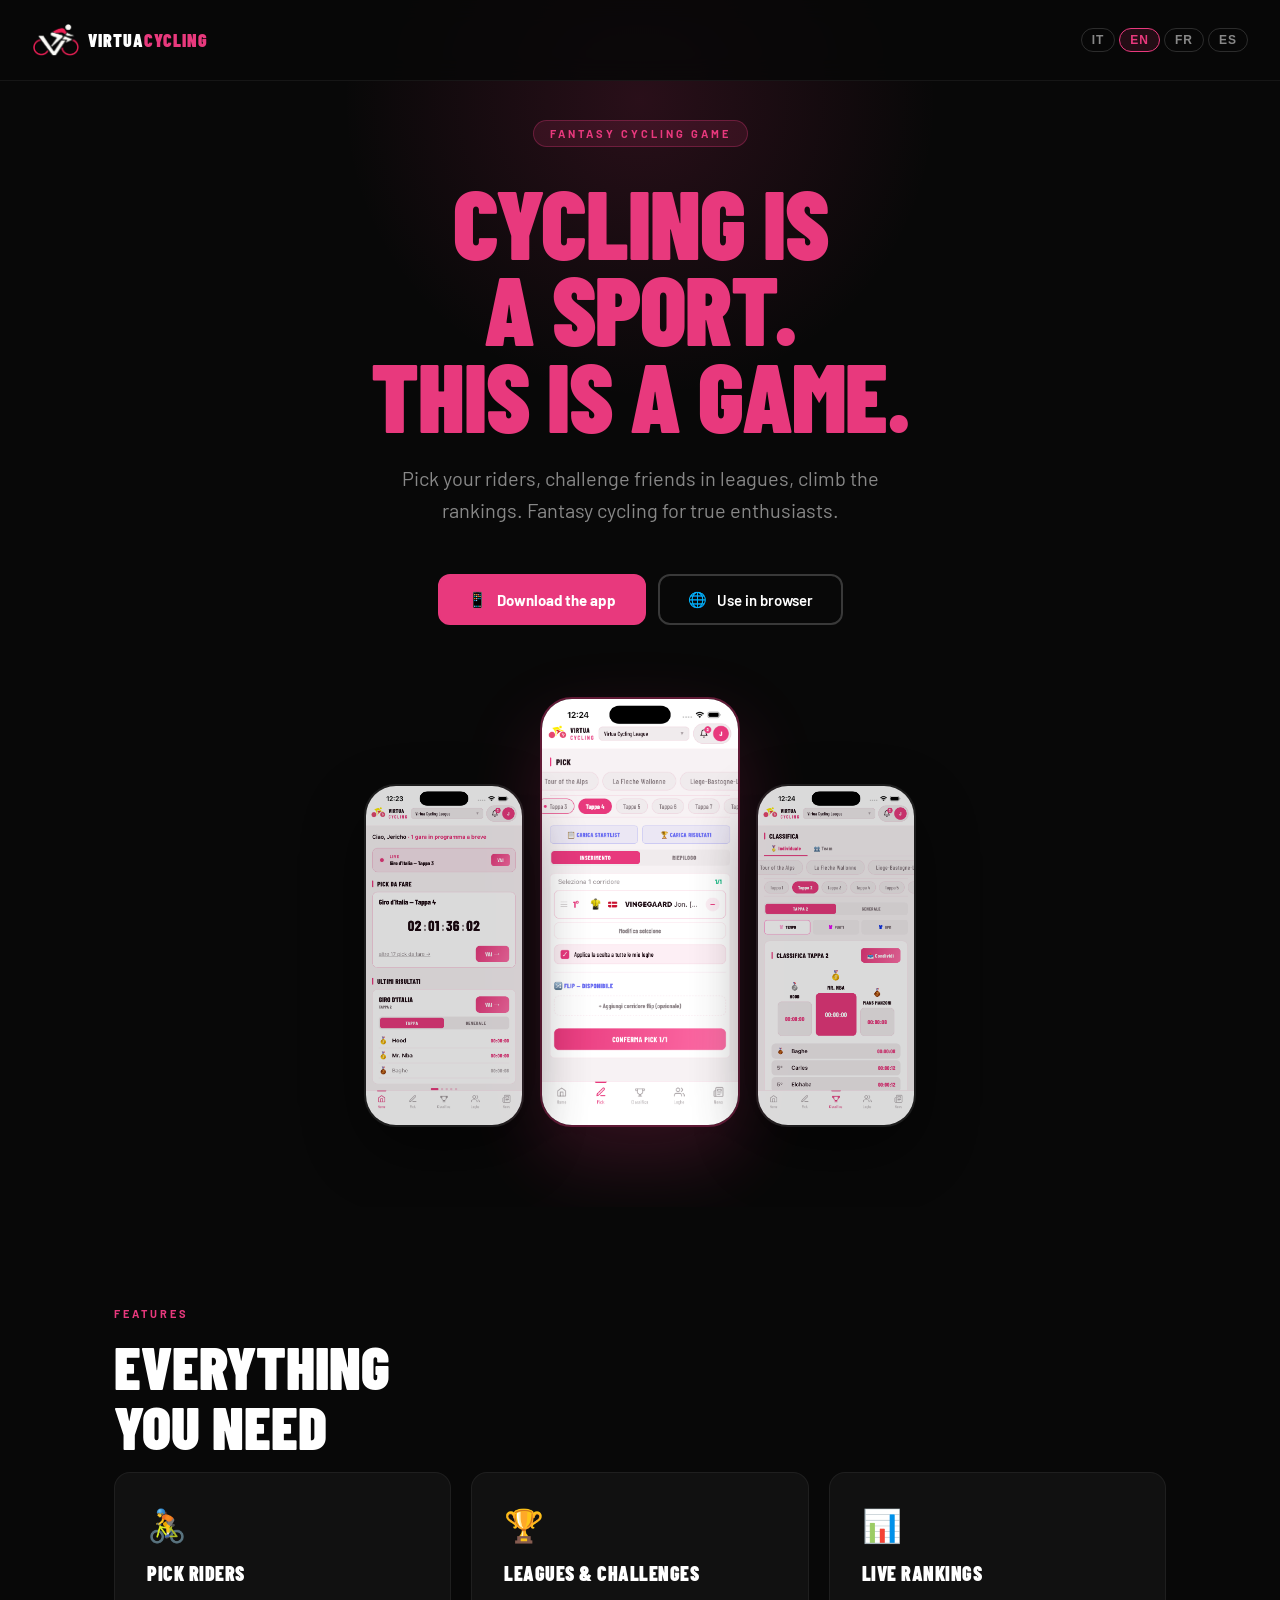
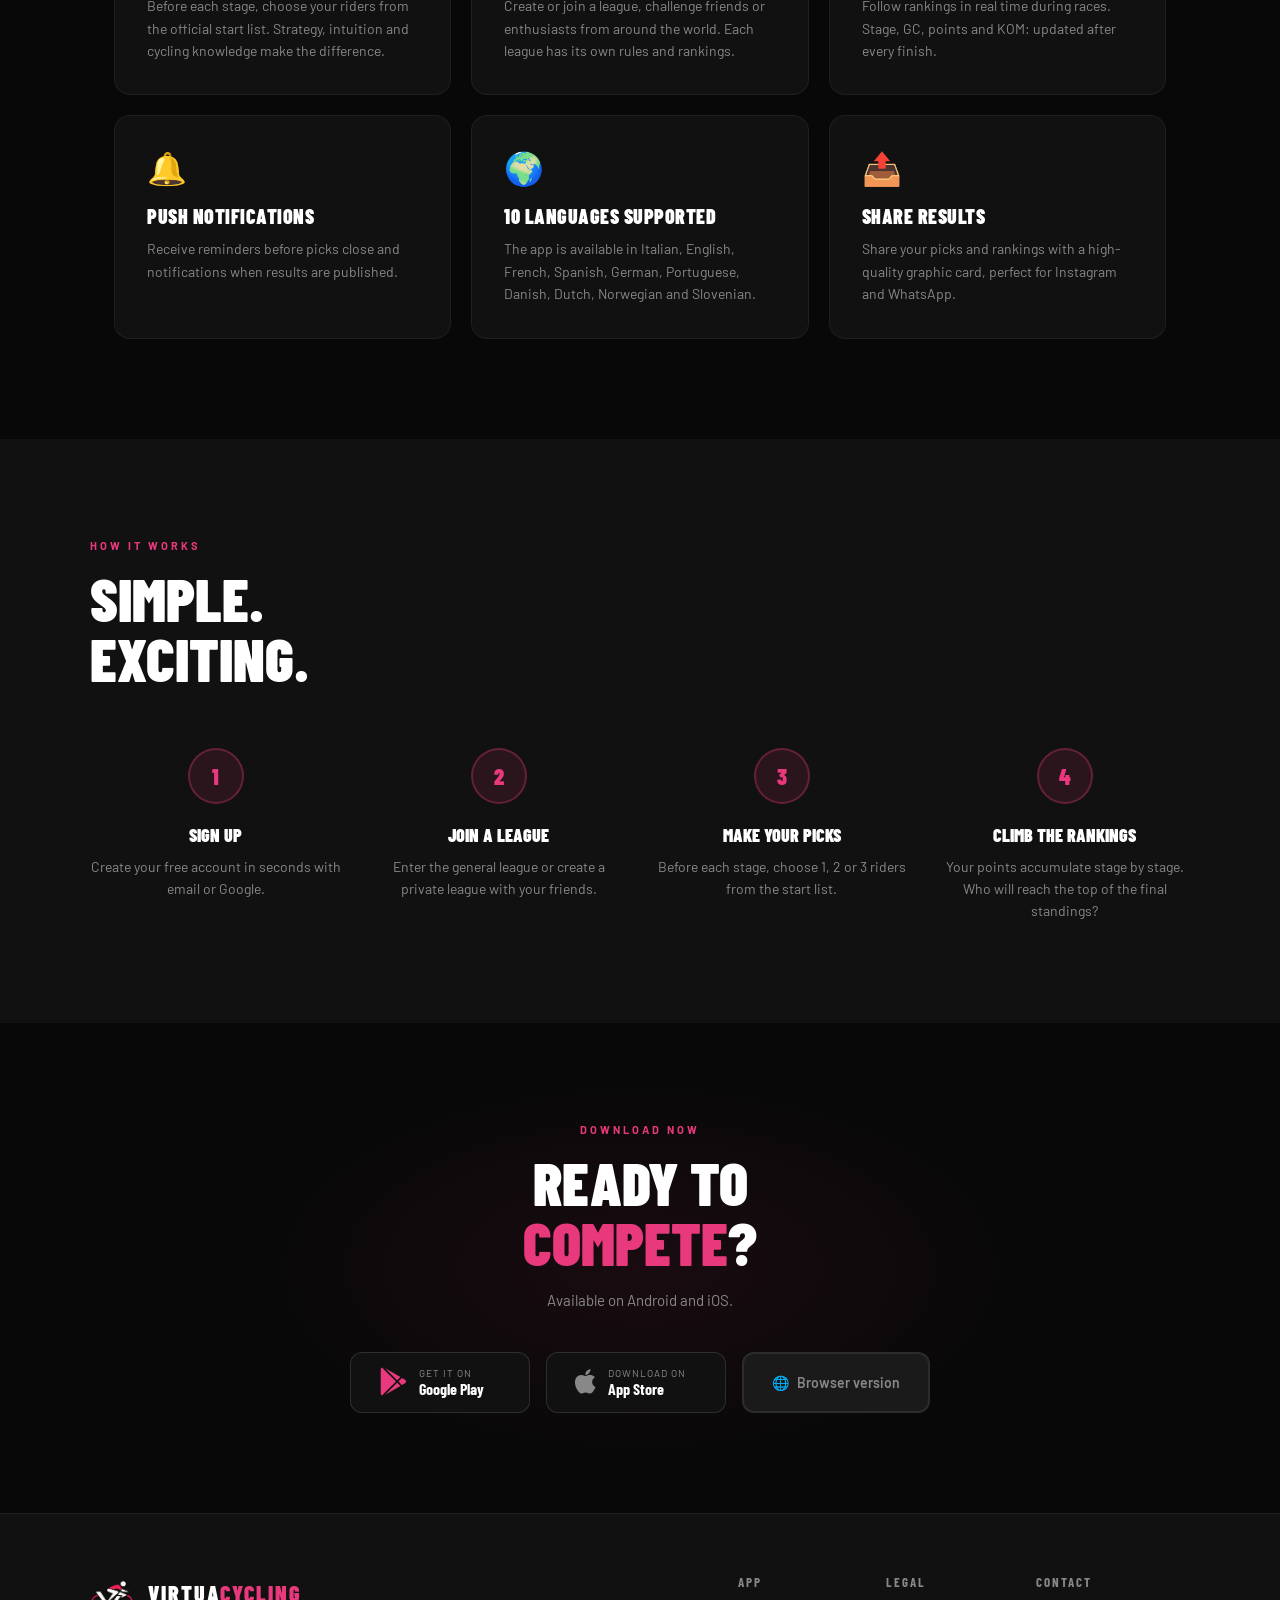
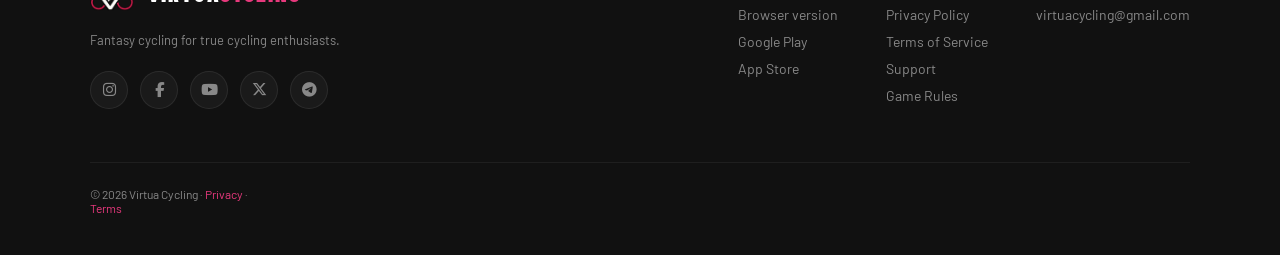
==== index.html @ b0c610ee "letter spacing 1px" ====
<!DOCTYPE html>
<html lang="it">
<head>
<meta charset="UTF-8">
<meta name="viewport" content="width=device-width, initial-scale=1.0">
<title>Virtua Cycling — Fantasy Cycling App</title>
<meta name="description" content="Il fantasy cycling per veri appassionati. Scegli i tuoi corridori, sfida gli amici, scala le classifiche.">
<link rel="preconnect" href="https://fonts.googleapis.com">
<link href="https://fonts.googleapis.com/css2?family=Barlow+Condensed:wght@400;700;900&family=Barlow:wght@400;500;600&display=swap" rel="stylesheet">
<link rel="stylesheet" href="https://cdnjs.cloudflare.com/ajax/libs/font-awesome/6.5.0/css/all.min.css">
<style>
  :root {
    --rosa: #E8397D;
    --rosa-dk: #c4275e;
    --rosa-light: rgba(232,57,125,0.12);
    --black: #080808;
    --dark: #111111;
    --dark2: #1a1a1a;
    --gray: #888;
    --light: #f5f5f5;
    --white: #ffffff;
    --font-display: 'Barlow Condensed', sans-serif;
    --font-body: 'Barlow', sans-serif;
  }

  * { margin: 0; padding: 0; box-sizing: border-box; }
  html { scroll-behavior: smooth; }
  body { background: var(--black); color: var(--white); font-family: var(--font-body); overflow-x: hidden; }

  nav {
    position: fixed; top: 0; left: 0; right: 0; z-index: 100;
    display: flex; align-items: center; justify-content: space-between;
    padding: 16px 32px;
    background: rgba(8,8,8,0.85);
    backdrop-filter: blur(12px);
    border-bottom: 1px solid rgba(255,255,255,0.06);
  }
    .nav-logo { display: flex; align-items: center; gap: 8px; text-decoration: none; }
    .nav-logo-icon { font-size: 20px; }
  .nav-logo-text { font-family: var(--font-display); font-weight: 900; font-size: 18px; letter-spacing: 1px; color: var(--white); text-transform: uppercase; }
  .nav-logo-text span { color: var(--rosa); }
  .nav-lang { display: flex; gap: 4px; }
  .lang-btn {
    background: none; border: 1px solid rgba(255,255,255,0.15);
    color: var(--gray); padding: 4px 10px; border-radius: 20px;
    font-size: 12px; font-weight: 600; cursor: pointer; letter-spacing: 1px;
    transition: all 0.2s;
  }
  .lang-btn:hover, .lang-btn.active { border-color: var(--rosa); color: var(--rosa); background: var(--rosa-light); }

  .hero {
    min-height: 100vh;
    display: flex; flex-direction: column; align-items: center; justify-content: center;
    text-align: center;
    padding: 120px 24px 80px;
    position: relative;
    overflow: hidden;
  }
  .hero::before {
    content: '';
    position: absolute; top: -200px; left: 50%; transform: translateX(-50%);
    width: 600px; height: 600px;
    background: radial-gradient(circle, rgba(232,57,125,0.15) 0%, transparent 70%);
    pointer-events: none;
  }
  .hero-tag {
    display: inline-block;
    background: var(--rosa-light); border: 1px solid rgba(232,57,125,0.3);
    color: var(--rosa); padding: 6px 16px; border-radius: 20px;
    font-size: 11px; font-weight: 700; letter-spacing: 3px; text-transform: uppercase;
    margin-bottom: 32px;
    animation: fadeUp 0.6s ease both;
  }
  .hero-title {
    font-family: var(--font-display); font-weight: 900;
    font-size: clamp(52px, 10vw, 96px);
    line-height: 0.9; text-transform: uppercase; letter-spacing: -1px;
    margin-bottom: 24px;
    animation: fadeUp 0.6s 0.1s ease both;
  }
  .hero-title span { color: var(--rosa); }
  .hero-subtitle {
    font-size: clamp(16px, 2.5vw, 20px); color: var(--gray);
    max-width: 520px; line-height: 1.6; margin-bottom: 48px;
    animation: fadeUp 0.6s 0.2s ease both;
  }
  .hero-btns {
    display: flex; gap: 12px; flex-wrap: wrap; justify-content: center;
    animation: fadeUp 0.6s 0.3s ease both;
  }
  .btn-primary {
    display: flex; align-items: center; gap: 10px;
    background: var(--rosa); color: var(--white);
    padding: 14px 28px; border-radius: 12px;
    text-decoration: none; font-weight: 700; font-size: 15px;
    transition: all 0.2s; border: 2px solid var(--rosa);
  }
  .btn-primary:hover { background: var(--rosa-dk); transform: translateY(-2px); box-shadow: 0 8px 24px rgba(232,57,125,0.4); }
  .btn-secondary {
    display: flex; align-items: center; gap: 10px;
    background: transparent; color: var(--white);
    padding: 14px 28px; border-radius: 12px;
    text-decoration: none; font-weight: 600; font-size: 15px;
    border: 2px solid rgba(255,255,255,0.2); transition: all 0.2s;
  }
  .btn-secondary:hover { border-color: rgba(255,255,255,0.5); transform: translateY(-2px); }
  .btn-ghost {
    display: flex; align-items: center; gap: 8px;
    background: var(--dark2); color: var(--gray);
    padding: 14px 28px; border-radius: 12px;
    text-decoration: none; font-weight: 600; font-size: 14px;
    border: 2px solid rgba(255,255,255,0.08); transition: all 0.2s;
  }
  .btn-ghost:hover { color: var(--white); border-color: rgba(255,255,255,0.2); }

  .hero-screens {
    margin-top: 72px; position: relative;
    animation: fadeUp 0.8s 0.4s ease both;
  }
  .screens-row {
    display: flex; gap: 16px; align-items: flex-end; justify-content: center;
  }
  .screen-phone {
    border-radius: 32px; overflow: hidden;
    border: 2px solid rgba(255,255,255,0.1);
    box-shadow: 0 24px 64px rgba(0,0,0,0.6);
    transition: transform 0.3s;
  }
  .screen-phone:hover { transform: translateY(-8px); }
  .screen-phone.side { width: 160px; opacity: 0.85; }
  .screen-phone.main {
    width: 200px;
    border-color: rgba(232,57,125,0.4);
    box-shadow: 0 32px 80px rgba(232,57,125,0.2);
  }
  .screen-phone img { width: 100%; display: block; }

  .section { padding: 100px 24px; max-width: 1100px; margin: 0 auto; }
  .section-tag { font-size: 11px; font-weight: 700; letter-spacing: 3px; text-transform: uppercase; color: var(--rosa); margin-bottom: 16px; }
  .section-title { font-family: var(--font-display); font-weight: 900; font-size: clamp(36px, 6vw, 60px); text-transform: uppercase; line-height: 1; margin-bottom: 16px; }
  .section-sub { color: var(--gray); font-size: 16px; line-height: 1.6; max-width: 500px; margin-bottom: 60px; }
  .features-grid { display: grid; grid-template-columns: repeat(auto-fit, minmax(300px, 1fr)); gap: 20px; }
  .feature-card {
    background: var(--dark); border: 1px solid rgba(255,255,255,0.06);
    border-radius: 16px; padding: 32px; transition: all 0.3s;
    position: relative; overflow: hidden;
  }
  .feature-card::before {
    content: ''; position: absolute; top: 0; left: 0; right: 0; height: 3px;
    background: var(--rosa); transform: scaleX(0); transform-origin: left; transition: transform 0.3s;
  }
  .feature-card:hover { border-color: rgba(232,57,125,0.2); transform: translateY(-4px); }
  .feature-card:hover::before { transform: scaleX(1); }
  .feature-icon { font-size: 32px; margin-bottom: 16px; }
  .feature-title { font-family: var(--font-display); font-weight: 900; font-size: 20px; text-transform: uppercase; letter-spacing: 0.5px; margin-bottom: 10px; }
  .feature-text { color: var(--gray); font-size: 14px; line-height: 1.6; }

  .howto { background: var(--dark); padding: 100px 24px; }
  .howto-inner { max-width: 1100px; margin: 0 auto; }
  .steps { display: grid; grid-template-columns: repeat(auto-fit, minmax(220px, 1fr)); gap: 32px; margin-top: 60px; }
  .step { text-align: center; }
  .step-num {
    width: 56px; height: 56px; border-radius: 50%;
    background: var(--rosa-light); border: 2px solid rgba(232,57,125,0.3);
    color: var(--rosa); font-family: var(--font-display); font-weight: 900; font-size: 22px;
    display: flex; align-items: center; justify-content: center; margin: 0 auto 20px;
  }
  .step-title { font-family: var(--font-display); font-weight: 900; font-size: 18px; text-transform: uppercase; margin-bottom: 10px; }
  .step-text { color: var(--gray); font-size: 14px; line-height: 1.6; }

  .download { padding: 100px 24px; text-align: center; position: relative; overflow: hidden; }
  .download::before {
    content: '';
    position: absolute; top: 50%; left: 50%; transform: translate(-50%, -50%);
    width: 800px; height: 400px;
    background: radial-gradient(ellipse, rgba(232,57,125,0.08) 0%, transparent 70%);
    pointer-events: none;
  }
  .download-inner { max-width: 600px; margin: 0 auto; position: relative; }
  .store-btns { display: flex; gap: 16px; justify-content: center; flex-wrap: wrap; margin-top: 40px; }
  .store-btn {
    display: flex; align-items: center; gap: 12px;
    background: var(--dark); border: 1px solid rgba(255,255,255,0.12);
    color: var(--white); padding: 14px 28px; border-radius: 12px;
    text-decoration: none; transition: all 0.2s; min-width: 180px;
  }
  .store-btn:hover { border-color: rgba(232,57,125,0.5); background: var(--dark2); transform: translateY(-2px); }
  .store-btn-icon { font-size: 28px; }
  .store-btn-text { text-align: left; }
  .store-btn-sub { font-size: 10px; color: var(--gray); letter-spacing: 1px; text-transform: uppercase; }
  .store-btn-name { font-family: var(--font-display); font-weight: 700; font-size: 16px; }

  footer { background: var(--dark); border-top: 1px solid rgba(255,255,255,0.06); padding: 60px 32px 40px; }
  .footer-inner { max-width: 1100px; margin: 0 auto; }
  .footer-top { display: flex; gap: 48px; flex-wrap: wrap; margin-bottom: 48px; }
  .footer-brand { flex: 1; min-width: 220px; }
  .footer-logo { font-family: var(--font-display); font-weight: 900; font-size: 22px; text-transform: uppercase; letter-spacing: 2px; margin-bottom: 12px; }
  .footer-logo span { color: var(--rosa); }
  .footer-desc { color: var(--gray); font-size: 13px; line-height: 1.6; max-width: 260px; }
  .footer-links h4 { font-family: var(--font-display); font-weight: 700; font-size: 13px; text-transform: uppercase; letter-spacing: 2px; color: var(--gray); margin-bottom: 16px; }
  .footer-links a { display: block; color: var(--gray); text-decoration: none; font-size: 14px; margin-bottom: 10px; transition: color 0.2s; }
  .footer-links a:hover { color: var(--white); }
  .footer-social { display: flex; gap: 12px; margin-top: 20px; }
  .social-btn {
    width: 38px; height: 38px; border-radius: 50%;
    background: var(--dark2); border: 1px solid rgba(255,255,255,0.08);
    display: flex; align-items: center; justify-content: center;
    text-decoration: none; font-size: 16px; transition: all 0.2s; color: var(--gray);
  }
  .social-btn:hover { border-color: var(--rosa); background: var(--rosa-light); }
  .footer-bottom {
    border-top: 1px solid rgba(255,255,255,0.06); padding-top: 24px;
    display: flex; align-items: center; justify-content: space-between; flex-wrap: wrap; gap: 12px;
  }
  .footer-copy { color: var(--gray); font-size: 12px; }
  .footer-copy a { color: var(--rosa); text-decoration: none; }

  @keyframes fadeUp {
    from { opacity: 0; transform: translateY(24px); }
    to   { opacity: 1; transform: translateY(0); }
  }

  @media (max-width: 768px) {
    nav { padding: 14px 20px; }
    .hero { padding: 100px 20px 60px; }
    .hero-btns { flex-direction: column; align-items: center; }
    .screens-row { gap: 8px; }
    .screen-phone.side { width: 100px; }
    .screen-phone.main { width: 130px; }
    .footer-top { gap: 32px; }
    .store-btns { flex-direction: column; align-items: center; }
  }

  .social-btn i { font-size: 15px; }
  [data-lang] { display: none; }
  [data-lang].active { display: block; }
  .inline-lang { display: none; }
  .inline-lang.active { display: inline; }
</style>
</head>
<body>

<nav>
  <a href="#" class="nav-logo">
    <img src="icon.png" style="width:48px;height:48px;;object-fit:contain;" alt="Virtua Cycling">
    <span class="nav-logo-text">Virtua<span>Cycling</span></span>
  </a>
  <div class="nav-lang">
    <button class="lang-btn active" onclick="setLang('it')">IT</button>
    <button class="lang-btn" onclick="setLang('en')">EN</button>
    <button class="lang-btn" onclick="setLang('fr')">FR</button>
    <button class="lang-btn" onclick="setLang('es')">ES</button>
  </div>
</nav>

<section class="hero">
  <div class="hero-tag">
    <span data-lang="it" class="active">Fantasy Cycling</span>
    <span data-lang="en">Fantasy Cycling Game</span>
    <span data-lang="fr">Jeu de Fantasy Cyclisme</span>
    <span data-lang="es">Juego de Fantasy Ciclismo</span>
  </div>

  <h1 class="hero-title">
    <span data-lang="it" class="active">Il ciclismo<br>è uno <span>sport</span>.<br>Questo è un <span>gioco</span>.</span>
    <span data-lang="en">Cycling is<br>a <span>sport</span>.<br>This is a <span>game</span>.</span>
    <span data-lang="fr">Le cyclisme<br>est un <span>sport</span>.<br>Ceci est un <span>jeu</span>.</span>
    <span data-lang="es">El ciclismo<br>es un <span>deporte</span>.<br>Esto es un <span>juego</span>.</span>
  </h1>

  <p class="hero-subtitle">
    <span data-lang="it" class="active">Scegli i tuoi corridori, sfida gli amici nelle leghe, scala le classifiche. Il fantasy cycling per veri appassionati.</span>
    <span data-lang="en">Pick your riders, challenge friends in leagues, climb the rankings. Fantasy cycling for true enthusiasts.</span>
    <span data-lang="fr">Choisissez vos coureurs, défiez vos amis en ligue, grimpez les classements. Le fantasy cyclisme pour les vrais passionnés.</span>
    <span data-lang="es">Elige tus corredores, desafía a tus amigos en ligas, escala las clasificaciones. El fantasy ciclismo para verdaderos aficionados.</span>
  </p>

  <div class="hero-btns">
    <a href="#download" class="btn-primary">
      📱
      <span data-lang="it" class="active">Scarica l'app</span>
      <span data-lang="en">Download the app</span>
      <span data-lang="fr">Télécharger l'app</span>
      <span data-lang="es">Descargar la app</span>
    </a>
    <a href="https://app.virtuacycling.com" class="btn-secondary" target="_blank">
      🌐
      <span data-lang="it" class="active">Usa dal browser</span>
      <span data-lang="en">Use in browser</span>
      <span data-lang="fr">Utiliser dans le navigateur</span>
      <span data-lang="es">Usar en el navegador</span>
    </a>
  </div>

  <div class="hero-screens">
    <div class="screens-row">
      <div class="screen-phone side">
        <img src="images/screen1.png" alt="Home Virtua Cycling">
      </div>
      <div class="screen-phone main">
        <img src="images/screen2.png" alt="Pick corridori">
      </div>
      <div class="screen-phone side">
        <img src="images/screen3.png" alt="Classifica">
      </div>
    </div>
  </div>
</section>

<section class="section" id="features">
  <div class="section-tag">
    <span data-lang="it" class="active">Funzionalità</span>
    <span data-lang="en">Features</span>
    <span data-lang="fr">Fonctionnalités</span>
    <span data-lang="es">Funcialidades</span>
  </div>
  <h2 class="section-title">
    <span data-lang="it" class="active">Tutto quello<br>che ti serve</span>
    <span data-lang="en">Everything<br>you need</span>
    <span data-lang="fr">Tout ce dont<br>vous avez besoin</span>
    <span data-lang="es">Todo lo que<br>necesitas</span>
  </h2>
  <div class="features-grid">
    <div class="feature-card"><div class="feature-icon">🚴</div><div class="feature-title" data-key="f1-title"></div><div class="feature-text" data-key="f1-text"></div></div>
    <div class="feature-card"><div class="feature-icon">🏆</div><div class="feature-title" data-key="f2-title"></div><div class="feature-text" data-key="f2-text"></div></div>
    <div class="feature-card"><div class="feature-icon">📊</div><div class="feature-title" data-key="f3-title"></div><div class="feature-text" data-key="f3-text"></div></div>
    <div class="feature-card"><div class="feature-icon">🔔</div><div class="feature-title" data-key="f4-title"></div><div class="feature-text" data-key="f4-text"></div></div>
    <div class="feature-card"><div class="feature-icon">🌍</div><div class="feature-title" data-key="f5-title"></div><div class="feature-text" data-key="f5-text"></div></div>
    <div class="feature-card"><div class="feature-icon">📤</div><div class="feature-title" data-key="f6-title"></div><div class="feature-text" data-key="f6-text"></div></div>
  </div>
</section>

<div class="howto">
  <div class="howto-inner">
    <div class="section-tag">
      <span data-lang="it" class="active">Come funziona</span>
      <span data-lang="en">How it works</span>
      <span data-lang="fr">Comment ça marche</span>
      <span data-lang="es">Cómo funciona</span>
    </div>
    <h2 class="section-title">
      <span data-lang="it" class="active">Semplice.<br>Appassionante.</span>
      <span data-lang="en">Simple.<br>Exciting.</span>
      <span data-lang="fr">Simple.<br>Passionnant.</span>
      <span data-lang="es">Simple.<br>Apasionante.</span>
    </h2>
    <div class="steps">
      <div class="step"><div class="step-num">1</div><div class="step-title" data-key="s1-title"></div><div class="step-text" data-key="s1-text"></div></div>
      <div class="step"><div class="step-num">2</div><div class="step-title" data-key="s2-title"></div><div class="step-text" data-key="s2-text"></div></div>
      <div class="step"><div class="step-num">3</div><div class="step-title" data-key="s3-title"></div><div class="step-text" data-key="s3-text"></div></div>
      <div class="step"><div class="step-num">4</div><div class="step-title" data-key="s4-title"></div><div class="step-text" data-key="s4-text"></div></div>
    </div>
  </div>
</div>

<section class="download" id="download">
  <div class="download-inner">
    <div class="section-tag">
      <span data-lang="it" class="active">Scarica ora</span>
      <span data-lang="en">Download now</span>
      <span data-lang="fr">Télécharger maintenant</span>
      <span data-lang="es">Descargar ahora</span>
    </div>
    <h2 class="section-title">
      <span data-lang="it" class="active">Pronto a<br><span style="color:var(--rosa)">competere</span>?</span>
      <span data-lang="en">Ready to<br><span style="color:var(--rosa)">compete</span>?</span>
      <span data-lang="fr">Prêt à<br><span style="color:var(--rosa)">concourir</span>?</span>
      <span data-lang="es">¿Listo para<br><span style="color:var(--rosa)">competir</span>?</span>
    </h2>
    <p style="color:var(--gray);font-size:15px;line-height:1.6;margin-top:16px;">
      <span data-lang="it" class="active">Disponibile su Android e iOS.</span>
      <span data-lang="en">Available on Android and iOS.</span>
      <span data-lang="fr">Disponible sur Android et iOS.</span>
      <span data-lang="es">Disponible en Android & iOS.</span>
    </p>
    <div class="store-btns">
      <a href="https://play.google.com/store/apps/details?id=com.virtuacycling" class="store-btn">
        <i class="fab fa-google-play" style="font-size:28px;color:#E8397D;"></i>
        <div class="store-btn-text">
          <div class="store-btn-sub"><span data-lang="it" class="active">Scarica su</span><span data-lang="en">Get it on</span><span data-lang="fr">Disponible sur</span><span data-lang="es">Disponible en</span></div>
          <div class="store-btn-name">Google Play</div>
        </div>
      </a>
      <a href="https://apps.apple.com/app/virtua-cycling/id6503638356" class="store-btn">
        <i class="fab fa-apple" style="font-size:28px;color:#888;"></i>
        <div class="store-btn-text">
          <div class="store-btn-sub"><span data-lang="it" class="active">Scarica su</span><span data-lang="en">Download on</span><span data-lang="fr">Télécharger sur</span><span data-lang="es">Descargar en</span></div>
          <div class="store-btn-name">App Store</div>
        </div>
      </a>
      <a href="https://app.virtuacycling.com" class="btn-ghost" target="_blank">
        🌐
        <span data-lang="it" class="active">Versione browser</span>
        <span data-lang="en">Browser version</span>
        <span data-lang="fr">Version navigateur</span>
        <span data-lang="es">Versión navegador</span>
      </a>
    </div>
  </div>
</section>

<footer>
  <div class="footer-inner">
    <div class="footer-top">
      <div class="footer-brand">
        <div class="footer-logo">
          <img src="icon.png" style="width:44px; height:44px;  vertical-align:middle; margin-right:8px; object-fit:contain;" alt="Virtua Cycling">
          Virtua<span>Cycling</span>
        </div>
        <p class="footer-desc">
          <span data-lang="it" class="active">Il fantasy cycling per veri appassionati di ciclismo.</span>
          <span data-lang="en">Fantasy cycling for true cycling enthusiasts.</span>
          <span data-lang="fr">Le fantasy cyclisme pour les vrais passionnés.</span>
          <span data-lang="es">El fantasy ciclismo para verdaderos aficionados.</span>
        </p>
        <div class="footer-social">
          <a href="https://www.instagram.com/virtuacycling/" class="social-btn" target="_blank" title="Instagram"><i class="fab fa-instagram"></i></a>
          <a href="https://www.facebook.com/virtuacycling" class="social-btn" target="_blank" title="Facebook"><i class="fab fa-facebook-f"></i></a>
          <a href="https://www.youtube.com/@virtuacycling" class="social-btn" target="_blank" title="YouTube"><i class="fab fa-youtube"></i></a>
          <a href="https://x.com/VirtuaCycling" class="social-btn" target="_blank" title="X"><i class="fab fa-x-twitter"></i></a>
          <a href="https://t.me/virtuacycling" class="social-btn" target="_blank" title="Telegram"><i class="fab fa-telegram"></i></a>
        </div>
      </div>
      <div class="footer-links">
        <h4>App</h4>
        <a href="https://app.virtuacycling.com" target="_blank"><span data-lang="it" class="active">Versione browser</span><span data-lang="en">Browser version</span><span data-lang="fr">Version navigateur</span><span data-lang="es">Versión navegador</span></a>
        <a href="https://play.google.com/store/apps/details?id=com.virtuacycling">Google Play</a>
        <a href="https://apps.apple.com/app/virtua-cycling/id6503638356">App Store</a>
      </div>
      <div class="footer-links">
        <h4><span data-lang="it" class="active">Legale</span><span data-lang="en">Legal</span><span data-lang="fr">Légal</span><span data-lang="es">Legal</span></h4>
        <a href="privacy.html">Privacy Policy</a>
        <a href="terms.html"><span data-lang="it" class="active">Termini di Servizio</span><span data-lang="en">Terms of Service</span><span data-lang="fr">Conditions d'utilisation</span><span data-lang="es">Términos de Servicio</span></a>
        <a href="support.html"><span data-lang="it" class="active">Supporto</span><span data-lang="en">Support</span><span data-lang="fr">Support</span><span data-lang="es">Soporte</span></a>
        <a href="rules.html"><span data-lang="it" class="active">Regolamento</span><span data-lang="en">Game Rules</span><span data-lang="fr">Règlement</span><span data-lang="es">Reglamento</span></a>
      </div>
      <div class="footer-links">
        <h4><span data-lang="it" class="active">Contatti</span><span data-lang="en">Contact</span><span data-lang="fr">Contact</span><span data-lang="es">Contacto</span></h4>
        <a href="mailto:virtuacycling@gmail.com">virtuacycling@gmail.com</a>
      </div>
    </div>
    <div class="footer-bottom">
      <div class="footer-copy">
        © 2026 Virtua Cycling ·
        <a href="privacy.html">Privacy</a> ·
        <a href="terms.html"><span data-lang="it" class="active">Termini</span><span data-lang="en">Terms</span><span data-lang="fr">CGU</span><span data-lang="es">Términos</span></a>
      </div>
    </div>
  </div>
</footer>

<script>
const T = {
  it: {
    'f1-title': 'Pick Corridori','f1-text': 'Prima di ogni tappa scegli i tuoi corridori dalla start list ufficiale. Strategia, intuizione e conoscenza del ciclismo fanno la differenza.',
    'f2-title': 'Leghe & Sfide','f2-text': 'Crea o unisciti a una lega, sfida amici o appassionati di tutto il mondo. Ogni lega ha le sue regole e classifiche.',
    'f3-title': 'Classifiche Live','f3-text': 'Segui le classifiche in tempo reale durante le gare. Tappa, generale, punti e GPM: tutto aggiornato dopo ogni arrivo.',
    'f4-title': 'Notifiche Push','f4-text': 'Ricevi promemoria prima della chiusura dei pick e notifiche quando vengono pubblicati i risultati.',
    'f5-title': '10 Lingue Supportate','f5-text': "L'app è disponibile in italiano, inglese, francese, spagnolo, tedesco, portoghese, danese, olandese, norvegese e sloveno.",
    'f6-title': 'Condividi i Risultati','f6-text': 'Condividi le tue pick e le classifiche con una card grafica di qualità, perfetta per Instagram e WhatsApp.',
    's1-title': 'Registrati','s1-text': 'Crea il tuo account gratuito in pochi secondi con email o Google.',
    's2-title': 'Unisciti a una Lega','s2-text': "Entra nella lega generale o crea una lega privata con i tuoi amici.",
    's3-title': 'Fai i tuoi Pick','s3-text': 'Prima di ogni tappa scegli 1, 2 o 3 corridori dalla start list.',
    's4-title': 'Scala la Classifica','s4-text': 'I tuoi punti si accumulano tappa dopo tappa. Chi arriverà in cima alla classifica finale?',
  },
  en: {
    'f1-title': 'Pick Riders','f1-text': 'Before each stage, choose your riders from the official start list. Strategy, intuition and cycling knowledge make the difference.',
    'f2-title': 'Leagues & Challenges','f2-text': 'Create or join a league, challenge friends or enthusiasts from around the world. Each league has its own rules and rankings.',
    'f3-title': 'Live Rankings','f3-text': 'Follow rankings in real time during races. Stage, GC, points and KOM: updated after every finish.',
    'f4-title': 'Push Notifications','f4-text': 'Receive reminders before picks close and notifications when results are published.',
    'f5-title': '10 Languages Supported','f5-text': 'The app is available in Italian, English, French, Spanish, German, Portuguese, Danish, Dutch, Norwegian and Slovenian.',
    'f6-title': 'Share Results','f6-text': 'Share your picks and rankings with a high-quality graphic card, perfect for Instagram and WhatsApp.',
    's1-title': 'Sign Up','s1-text': 'Create your free account in seconds with email or Google.',
    's2-title': 'Join a League','s2-text': 'Enter the general league or create a private league with your friends.',
    's3-title': 'Make your Picks','s3-text': 'Before each stage, choose 1, 2 or 3 riders from the start list.',
    's4-title': 'Climb the Rankings','s4-text': 'Your points accumulate stage by stage. Who will reach the top of the final standings?',
  },
  fr: {
    'f1-title': 'Choisir des Coureurs','f1-text': "Avant chaque étape, choisissez vos coureurs sur la liste de départ officielle. La stratégie et la connaissance du cyclisme font la differenza.",
    'f2-title': 'Ligues & Défis','f2-text': "Créez ou rejoignez une ligue, défiez des amis ou des passionnés du monde entier. Chaque ligue a ses propres règles et classements.",
    'f3-title': 'Classements en Direct','f3-text': "Suivez les classements en tempo reale pendant les courses. Étape, général, points et GPM: mis à jour après chaque arrivée.",
    'f4-title': 'Notifications Push','f4-text': "Recevez des rappels avant la fermeture des picks et des notifications quand les résultats sont publiés.",
    'f5-title': '10 Langues Supportées','f5-text': "L'application est disponible en italien, anglais, français, espagnol, allemand, portugais, danois, néerlandais, norvégien et slovène.",
    'f6-title': 'Partager les Résultats','f6-text': "Partagez vos picks et classements avec une carte graphique de qualité, parfaite pour Instagram et WhatsApp.",
    's1-title': "S'inscrire",'s1-text': "Créez votre compte gratuit en quelques secondes avec email ou Google.",
    's2-title': 'Rejoindre une Ligue','s2-text': "Entrez dans la ligue générale ou créez une ligue privée avec vos amis.",
    's3-title': 'Faire vos Picks','s3-text': "Avant chaque étape, choisissez 1, 2 ou 3 coureurs sur la liste de départ.",
    's4-title': 'Grimper le Classement','s4-text': "Vos points s'accumulent étape par étape. Qui atteindra le sommet du classement final?",
  },
  es: {
    'f1-title': 'Elegir Corredores','f1-text': "Antes de cada etapa, elige tus corredores de la lista de salida oficial. La estrategia y el conocimiento del ciclismo marcan la diferencia.",
    'f2-title': 'Ligas y Desafíos','f2-text': "Crea o únete a una liga, desafía a amigos o aficionados de todo el mundo. Cada liga tiene sus propias reglas y clasificaciones.",
    'f3-title': 'Clasificaciones en Vivo','f3-text': "Sigue las clasificaciones en tiempo real durante las carreras. Etapa, general, puntos y GPM: actualizados tras cada llegada.",
    'f4-title': 'Notificaciones Push','f4-text': "Recibe recordatorios antes del cierre de picks y notificaciones cuando se publican los resultados.",
    'f5-title': '10 Idiomas Soportados','f5-text': "La app está disponible en italiano, inglés, francés, español, alemán, portugués, danés, neerlandés, noruego y esloveno.",
    'f6-title': 'Compartir Resultados','f6-text': "Comparte tus picks y clasificaciones con una tarjeta gráfica de calidad, perfecta para Instagram y WhatsApp.",
    's1-title': 'Registrarse','s1-text': "Crea tu cuenta gratuita en segundos con email o Google.",
    's2-title': 'Unirse a una Liga','s2-text': "Entra en la liga general o crea una liga privada con tus amigos.",
    's3-title': 'Hacer tus Picks','s3-text': "Antes de cada etapa, elige 1, 2 o 3 corredores de la lista de salida.",
    's4-title': 'Escalar la Clasificación','s4-text': "Tus puntos se acumulan etapa tras etapa. ¿Quién llegará a lo más alto de la clasificación final?",
  }
}

let currentLang = 'it'
function setLang(lang) {
  currentLang = lang
  document.querySelectorAll('[data-lang]').forEach(el => { el.classList.toggle('active', el.dataset.lang === lang) })
  document.querySelectorAll('.lang-btn').forEach((btn, i) => { btn.classList.toggle('active', ['it','en','fr','es'][i] === lang) })
  const dict = T[lang] || T['it']
  document.querySelectorAll('[data-key]').forEach(el => { const key = el.dataset.key; if (dict[key]) el.textContent = dict[key] })
  document.documentElement.lang = lang
}
setLang('it')
const browserLang = navigator.language?.slice(0,2)
if (['it','en','fr','es'].includes(browserLang)) setLang(browserLang)
</script>
</body>
</html>
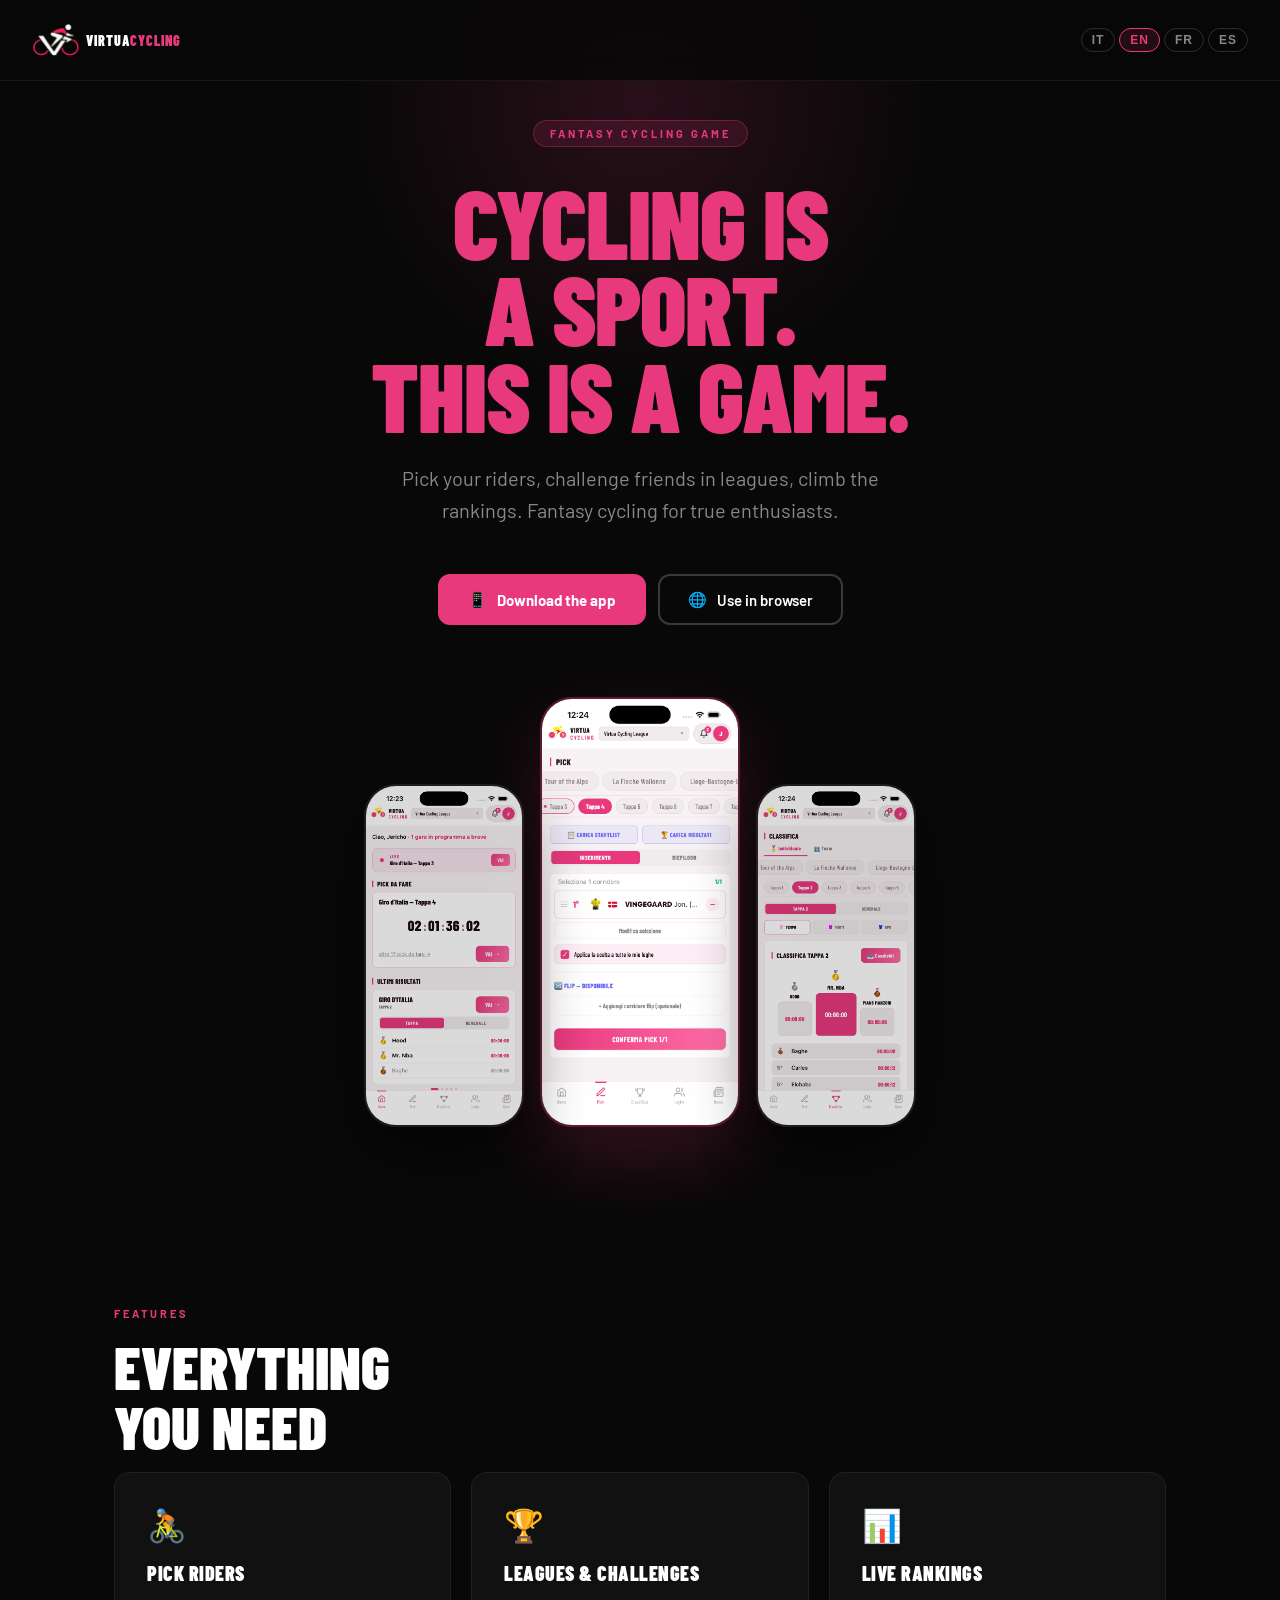
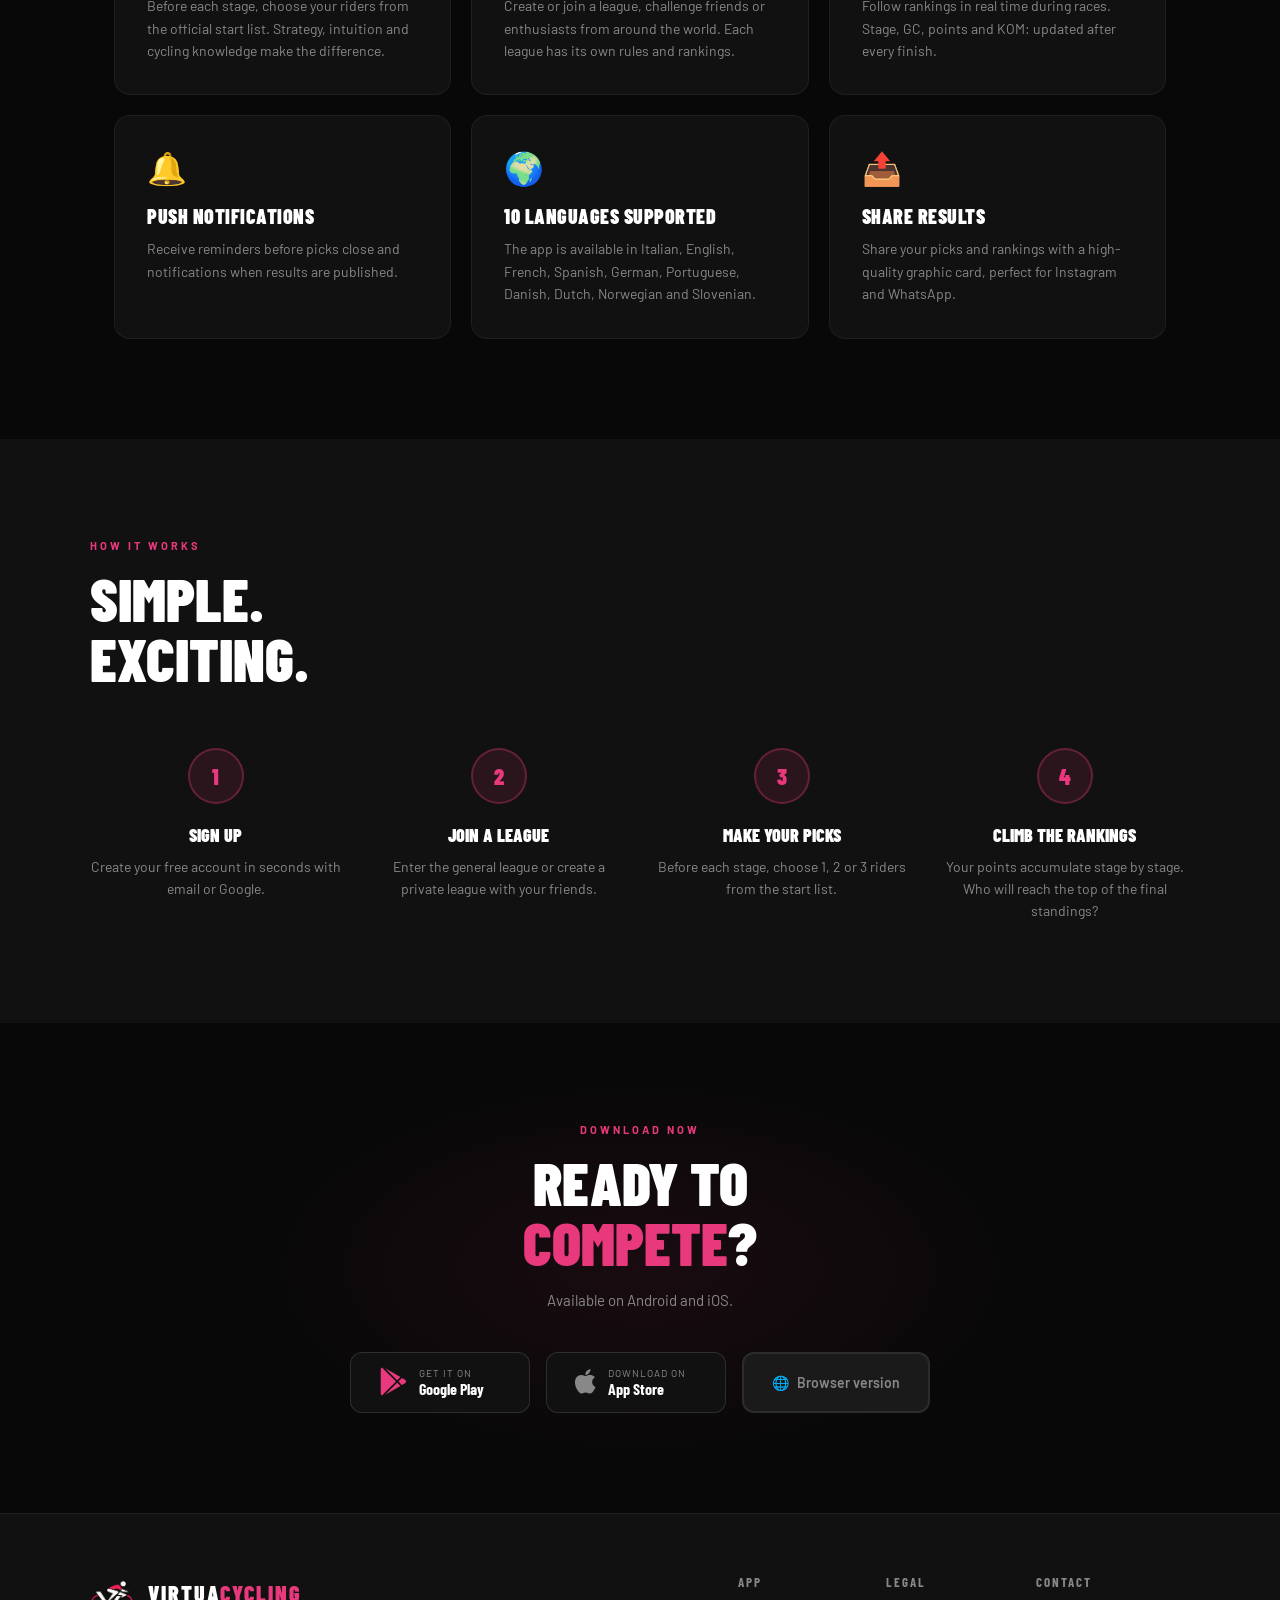
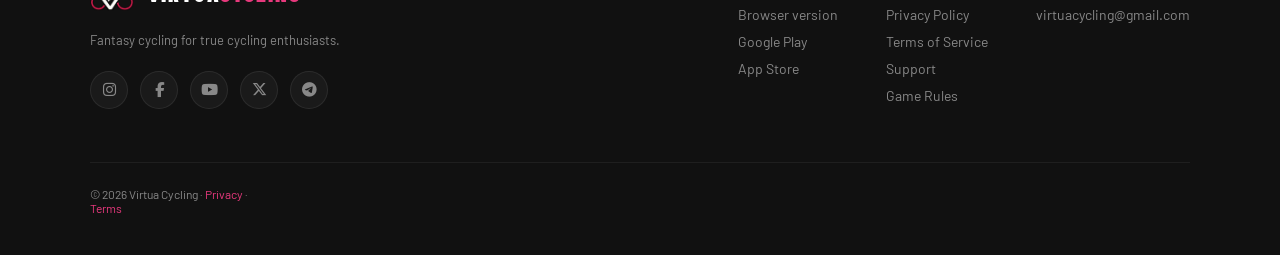
==== commit 217689ca: "letter spacing 1px" ====
--- a/index.html
+++ b/index.html
@@ -35,9 +35,9 @@
     backdrop-filter: blur(12px);
     border-bottom: 1px solid rgba(255,255,255,0.06);
   }
-    .nav-logo { display: flex; align-items: center; gap: 8px; text-decoration: none; }
+    .nav-logo { display: flex; align-items: center; gap: 6px; text-decoration: none; }
     .nav-logo-icon { font-size: 20px; }
-  .nav-logo-text { font-family: var(--font-display); font-weight: 900; font-size: 18px; letter-spacing: 1px; color: var(--white); text-transform: uppercase; }
+  .nav-logo-text { font-family: var(--font-display); font-weight: 900; font-size: 14px; letter-spacing: 1px; color: var(--white); text-transform: uppercase; }
   .nav-logo-text span { color: var(--rosa); }
   .nav-lang { display: flex; gap: 4px; }
   .lang-btn {
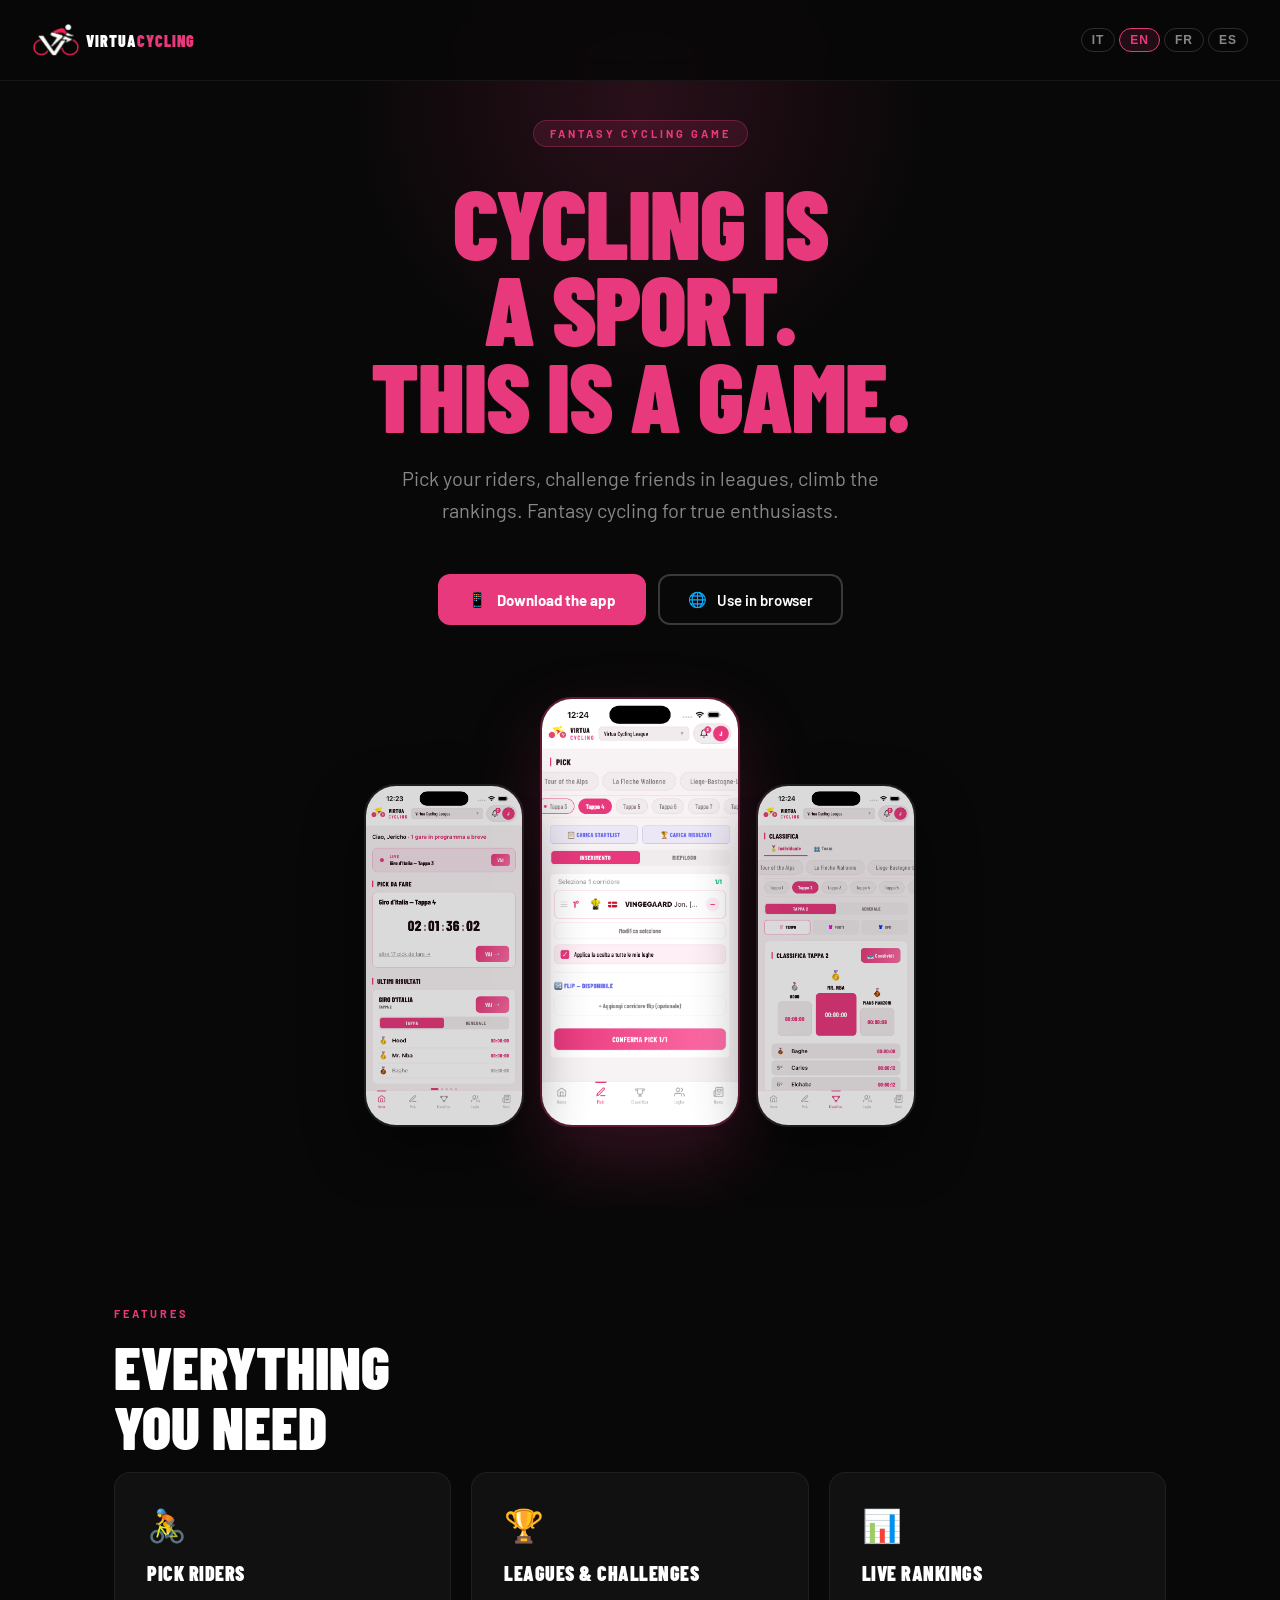
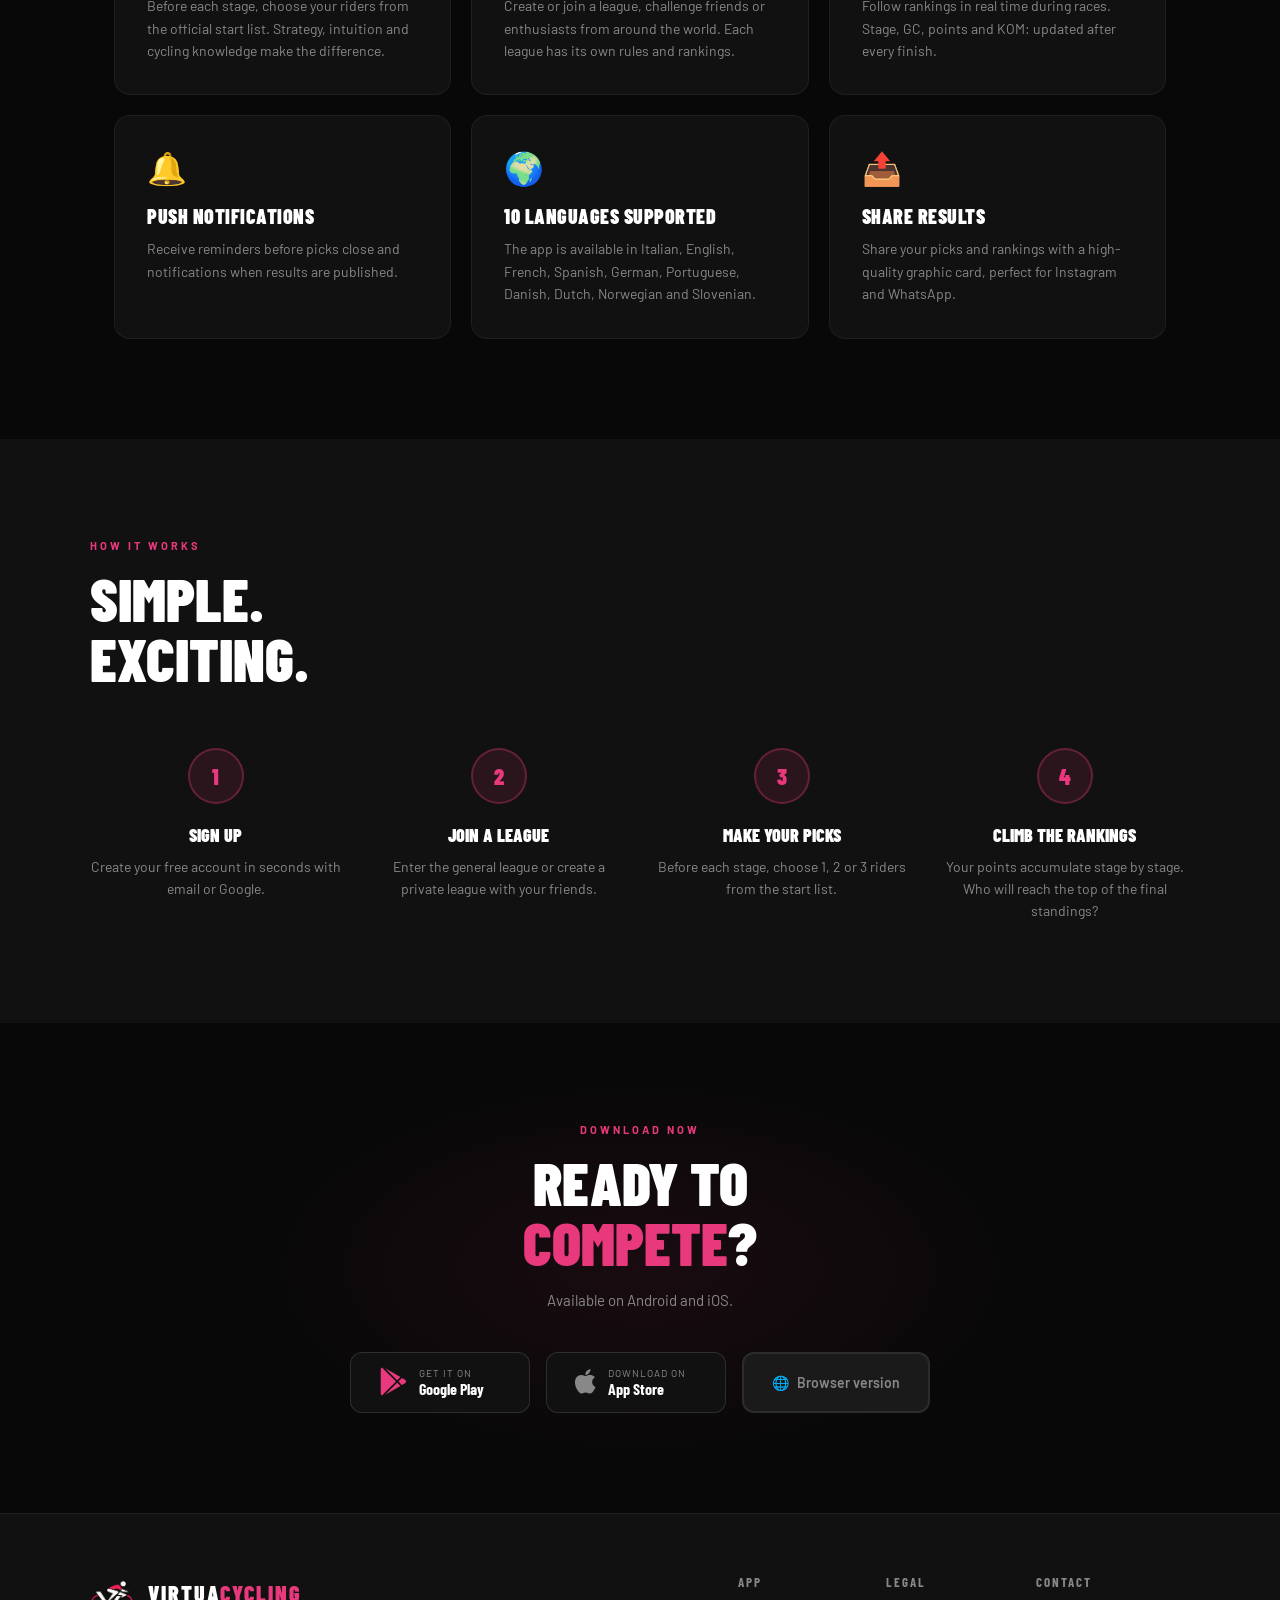
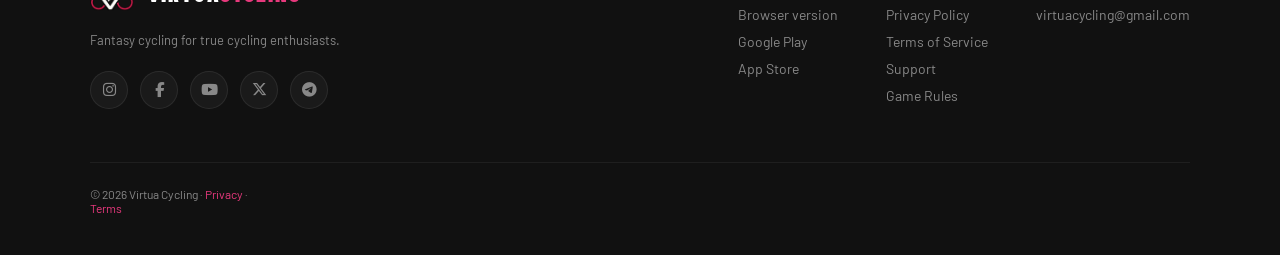
==== commit ec78299f: "letter spacing 1px" ====
--- a/index.html
+++ b/index.html
@@ -37,7 +37,7 @@
   }
     .nav-logo { display: flex; align-items: center; gap: 6px; text-decoration: none; }
     .nav-logo-icon { font-size: 20px; }
-  .nav-logo-text { font-family: var(--font-display); font-weight: 900; font-size: 14px; letter-spacing: 1px; color: var(--white); text-transform: uppercase; }
+  .nav-logo-text { font-family: var(--font-display); font-weight: 900; font-size: 16px; letter-spacing: 1px; color: var(--white); text-transform: uppercase; }
   .nav-logo-text span { color: var(--rosa); }
   .nav-lang { display: flex; gap: 4px; }
   .lang-btn {
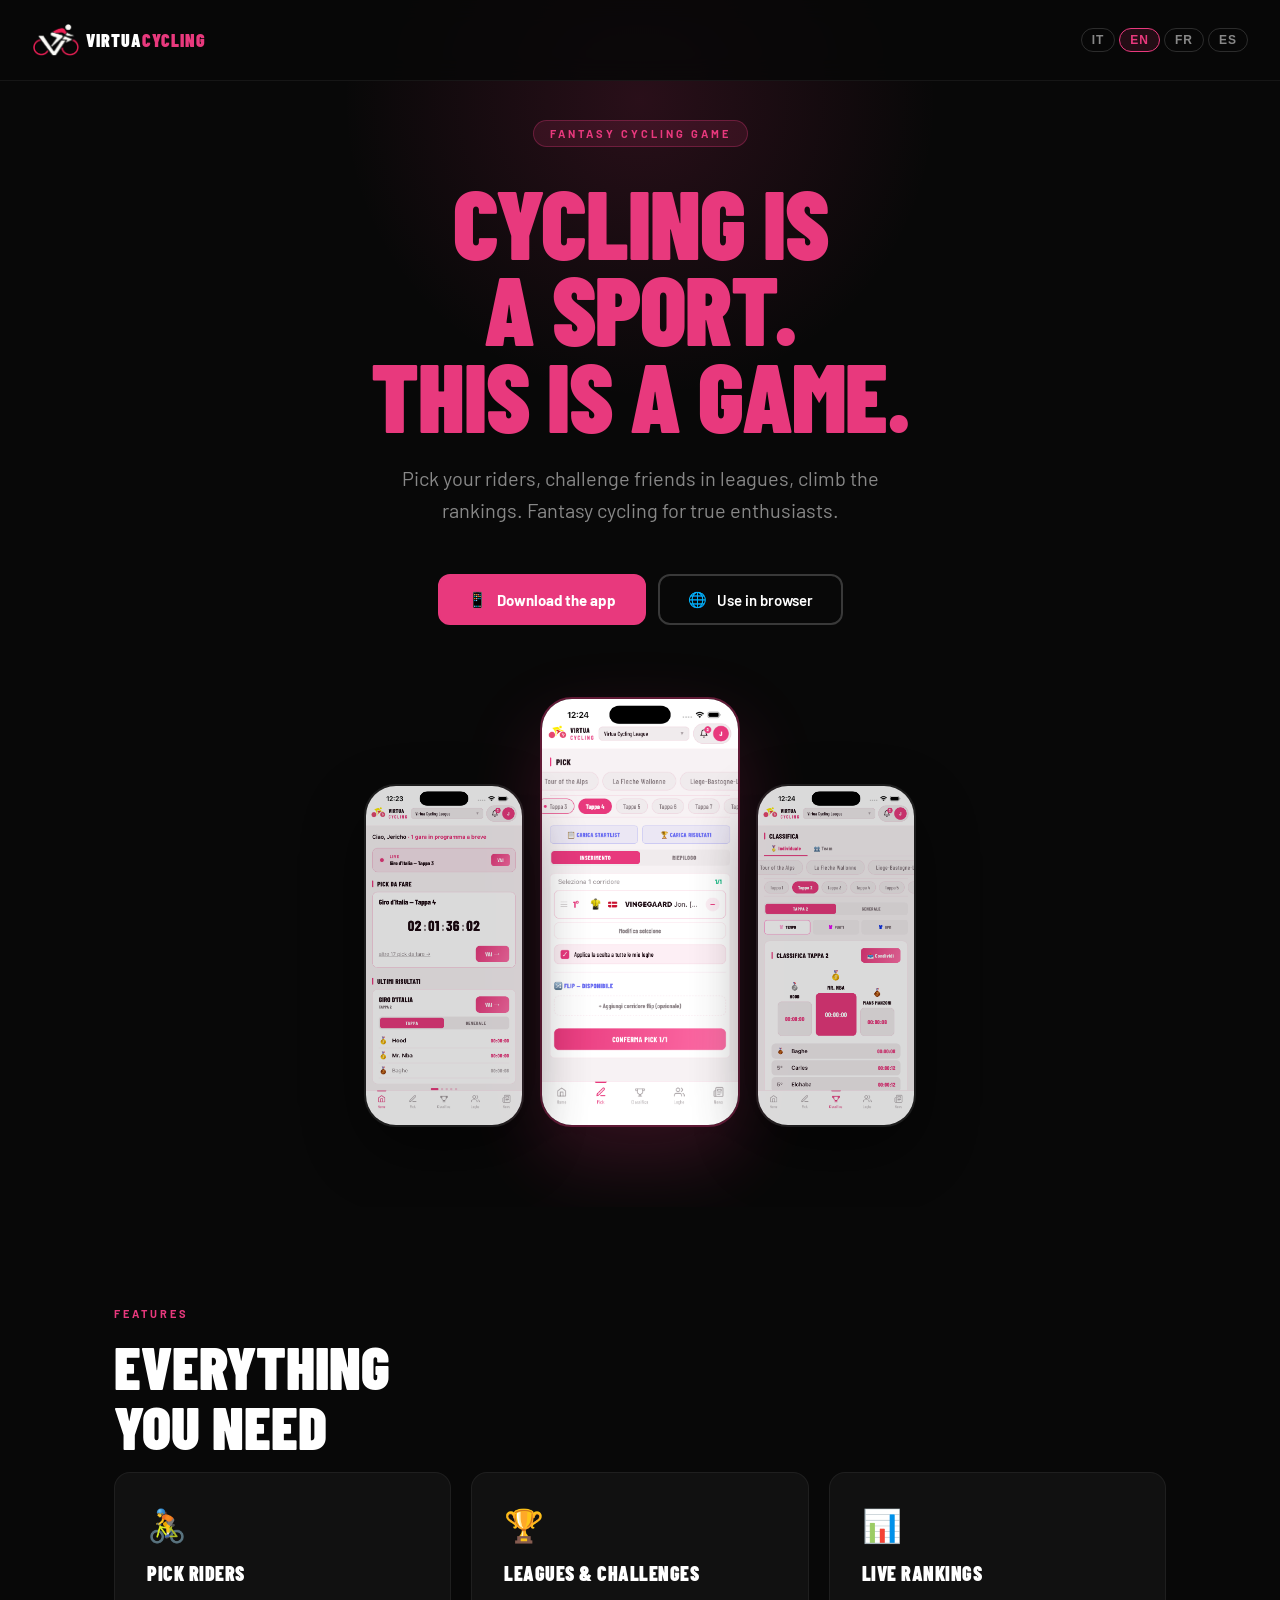
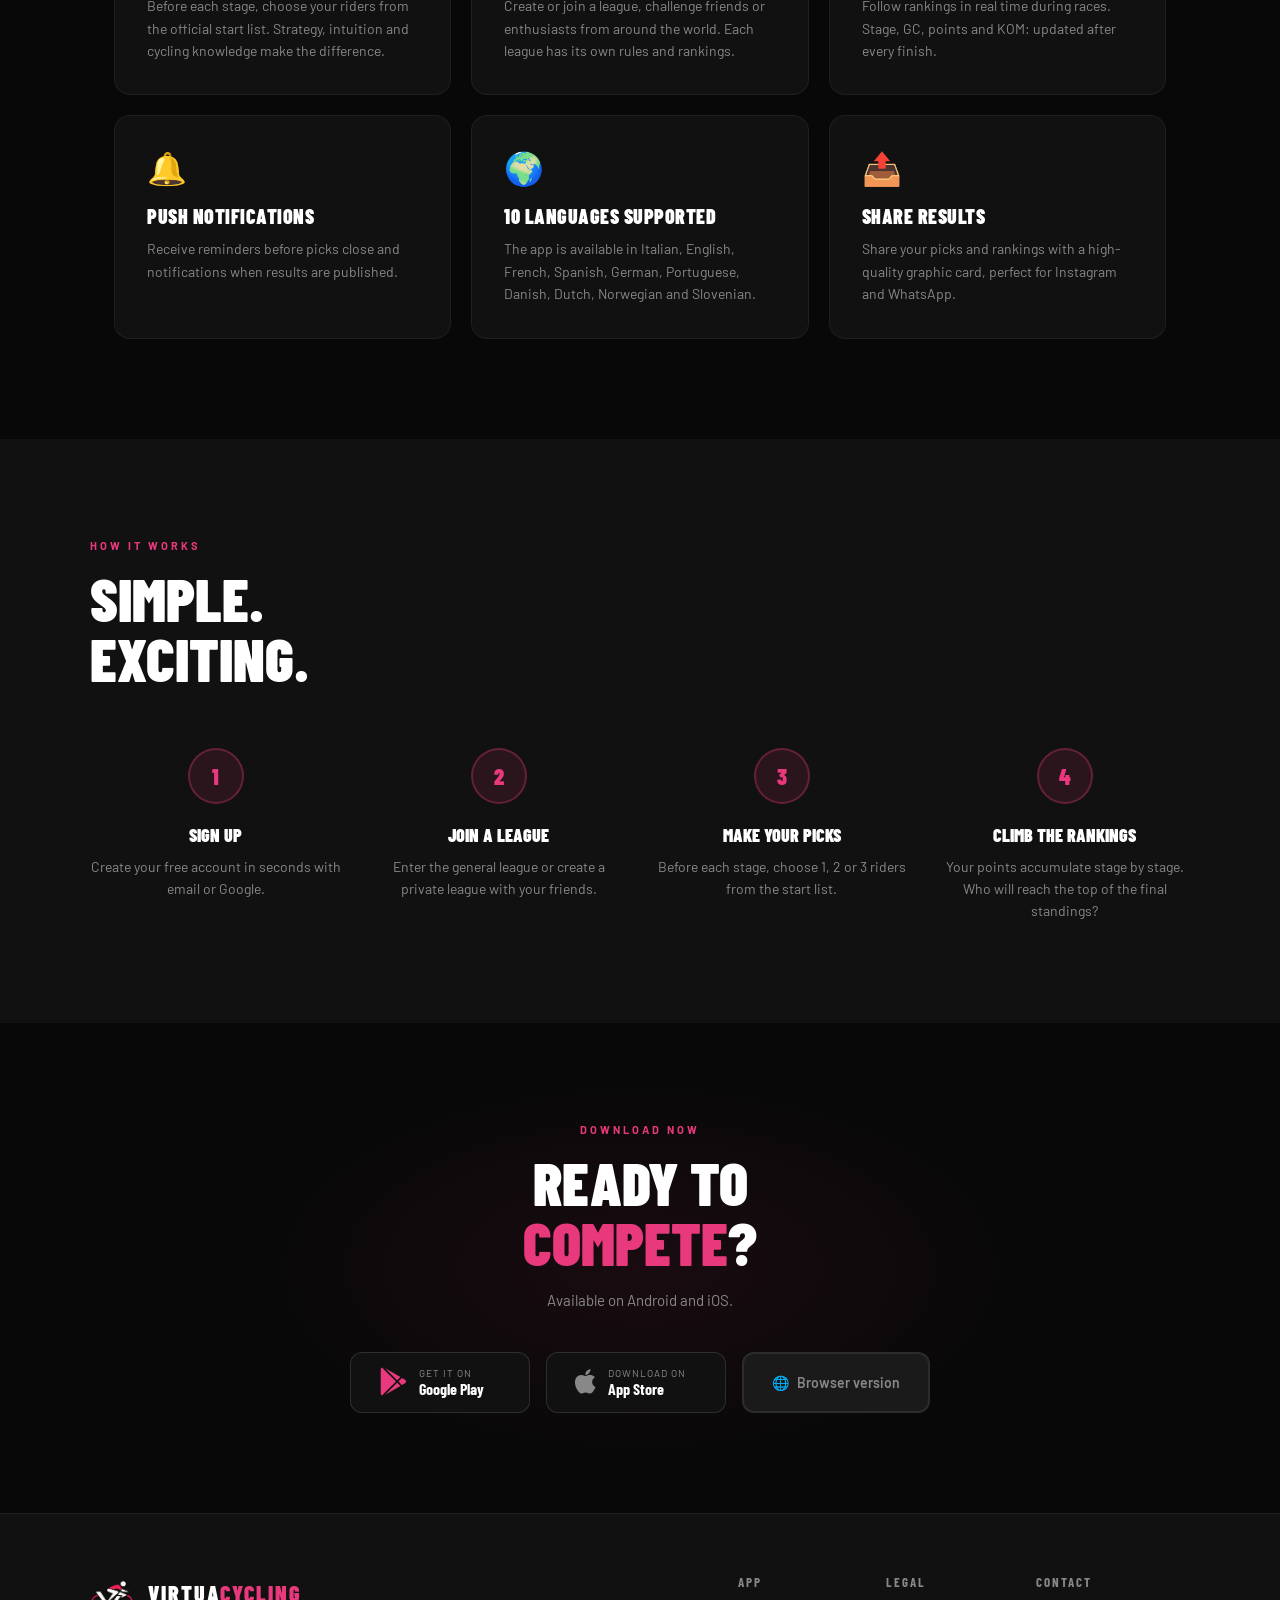
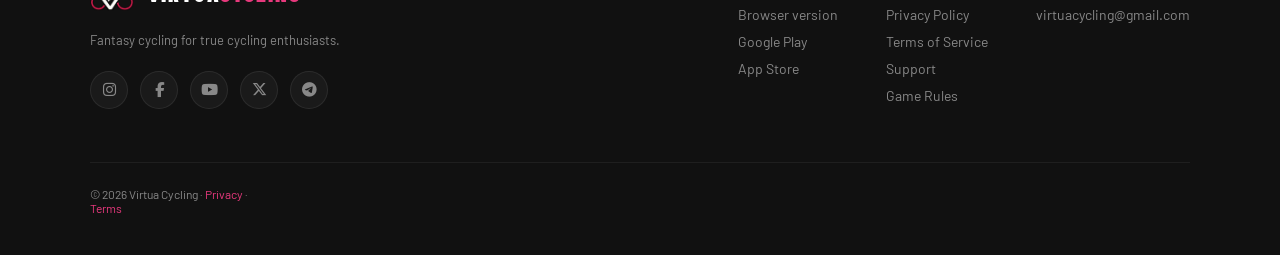
==== commit c5f13dcf: "letter spacing 1px" ====
--- a/index.html
+++ b/index.html
@@ -37,7 +37,7 @@
   }
     .nav-logo { display: flex; align-items: center; gap: 6px; text-decoration: none; }
     .nav-logo-icon { font-size: 20px; }
-  .nav-logo-text { font-family: var(--font-display); font-weight: 900; font-size: 16px; letter-spacing: 1px; color: var(--white); text-transform: uppercase; }
+  .nav-logo-text { font-family: var(--font-display); font-weight: 900; font-size: 18px; letter-spacing: 1px; color: var(--white); text-transform: uppercase; }
   .nav-logo-text span { color: var(--rosa); }
   .nav-lang { display: flex; gap: 4px; }
   .lang-btn {
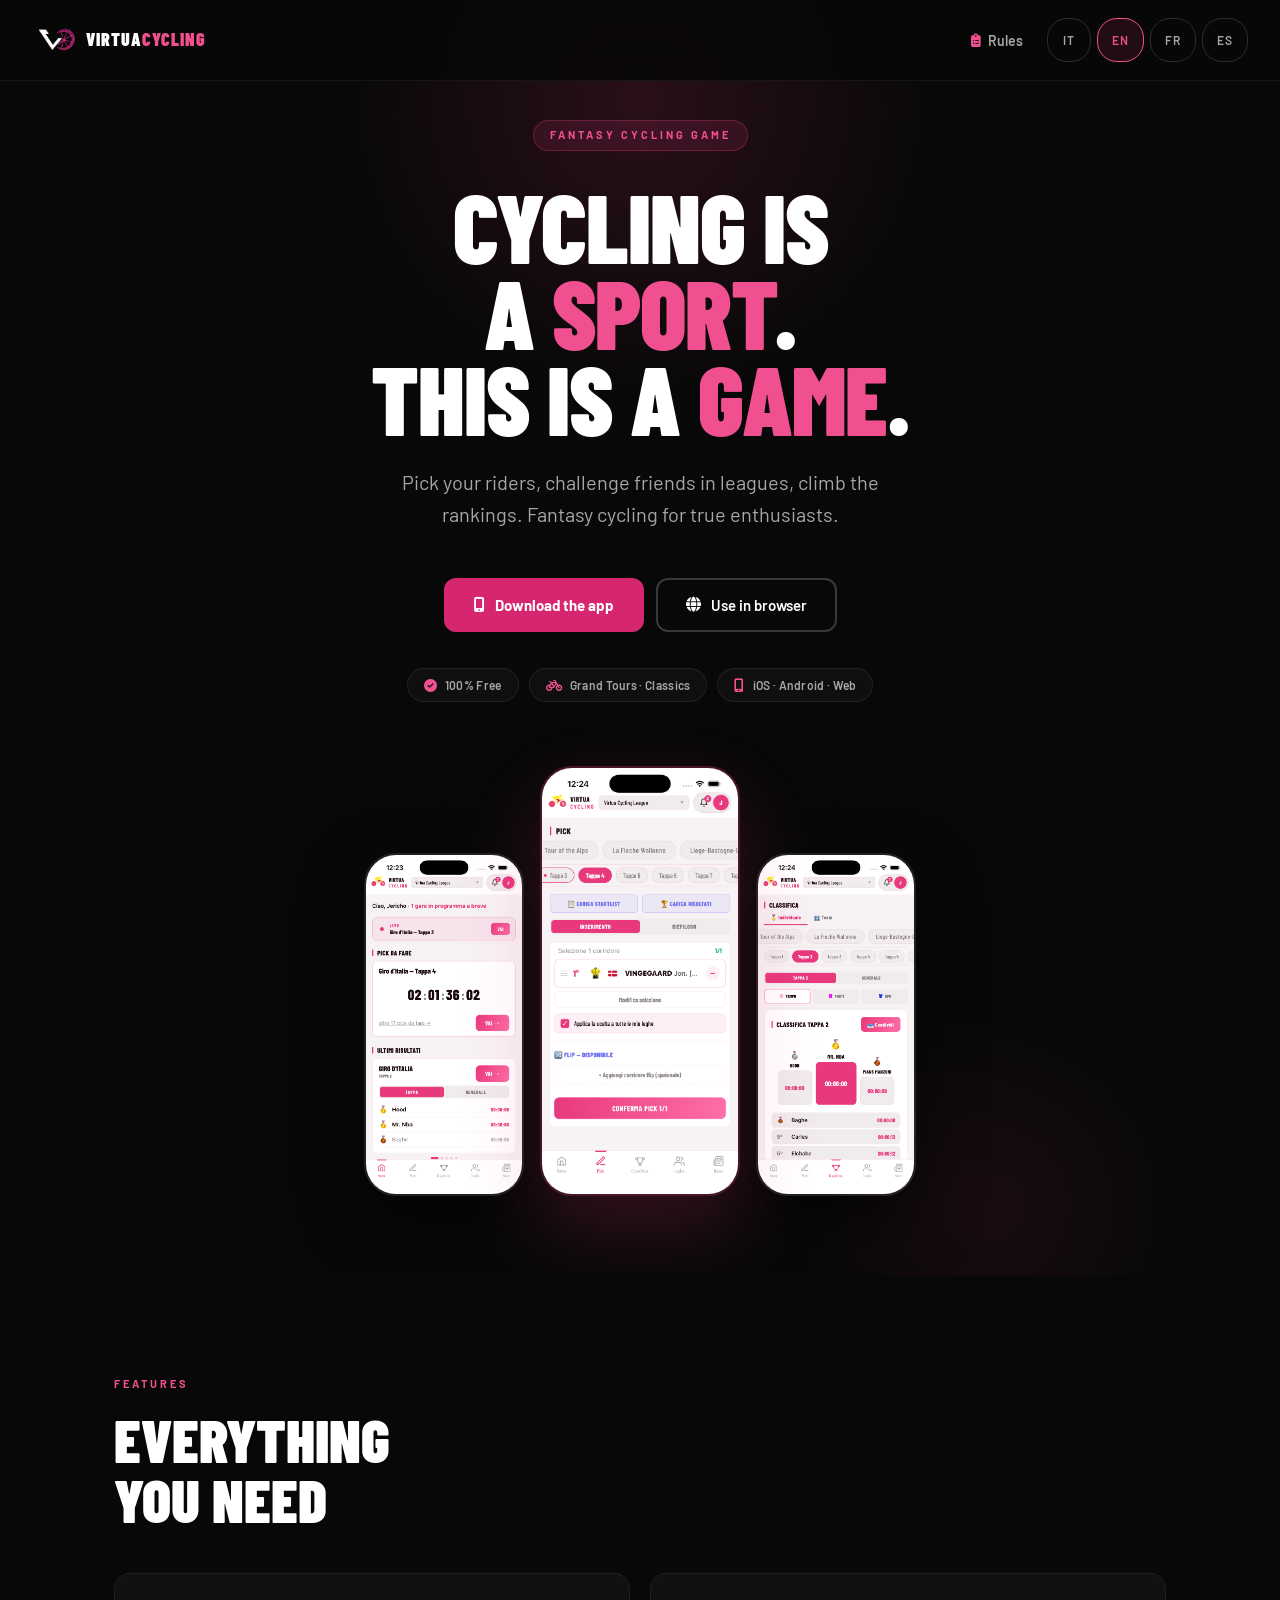
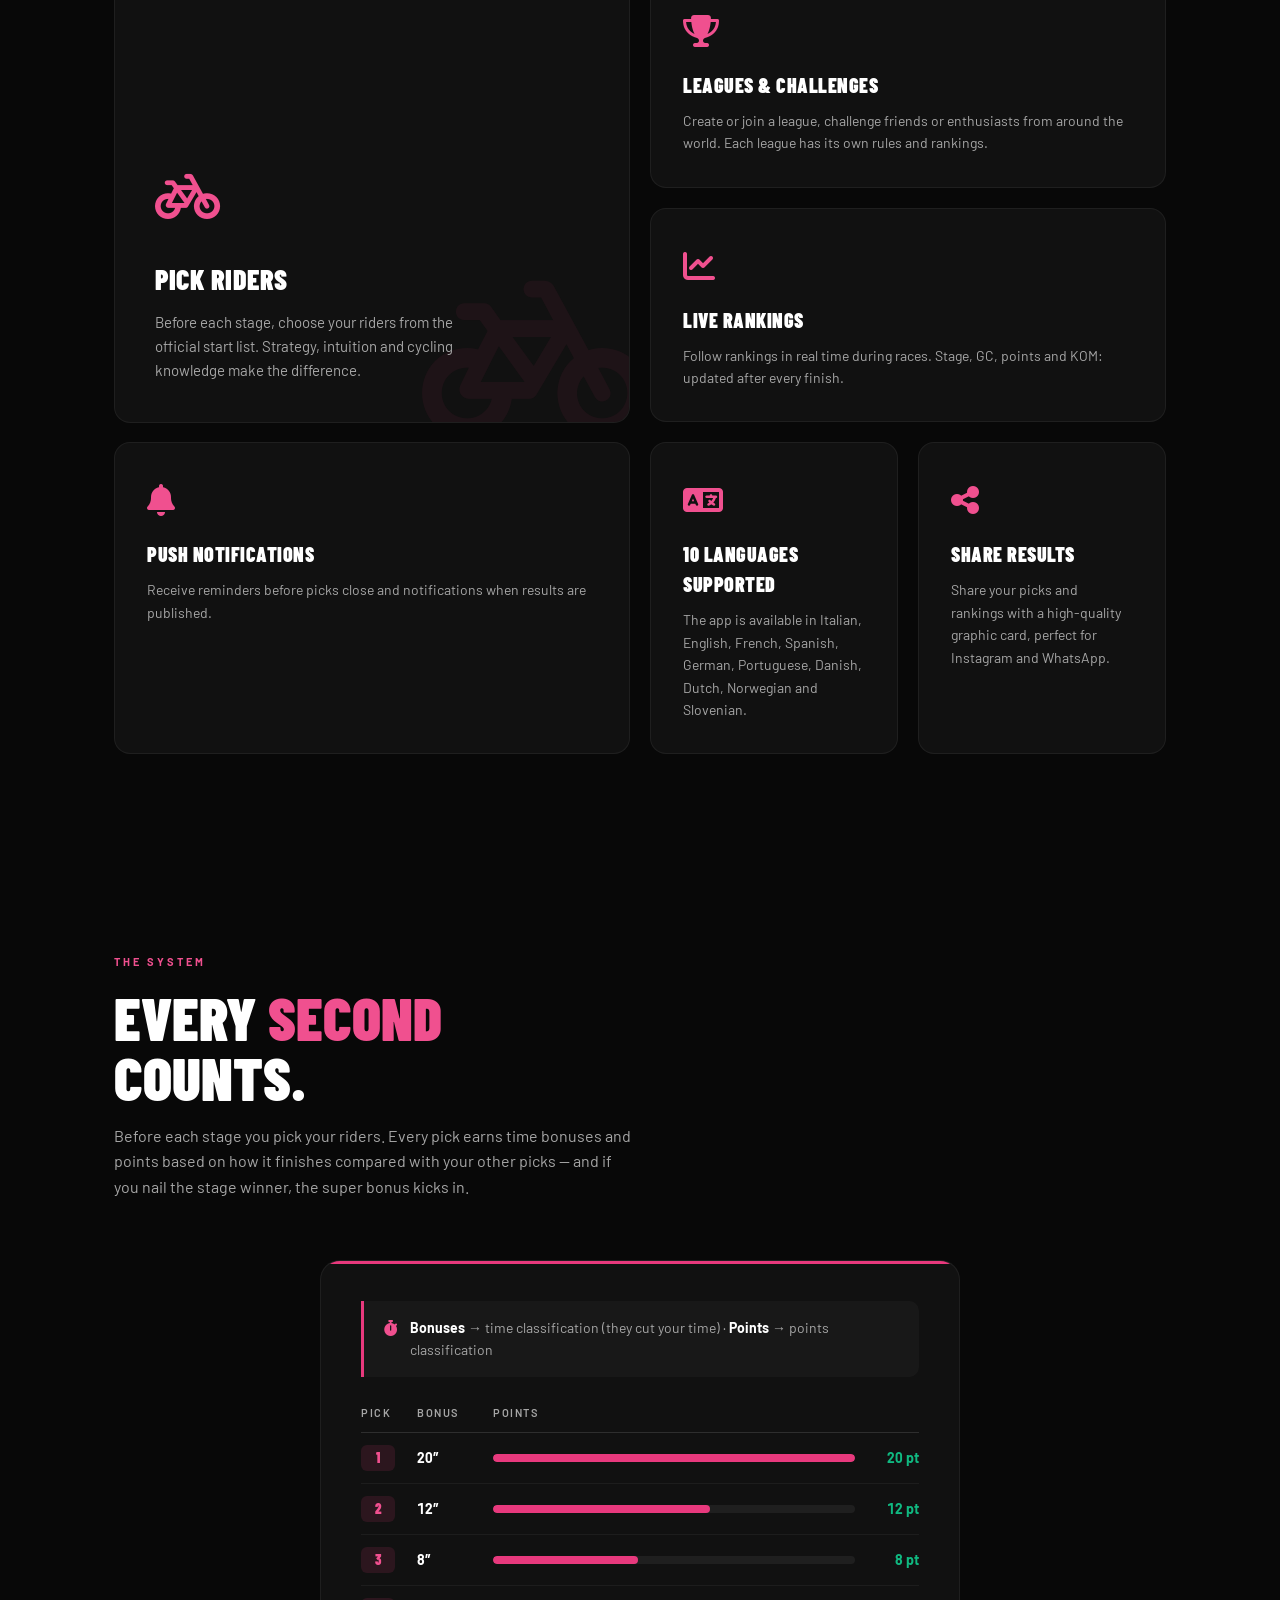
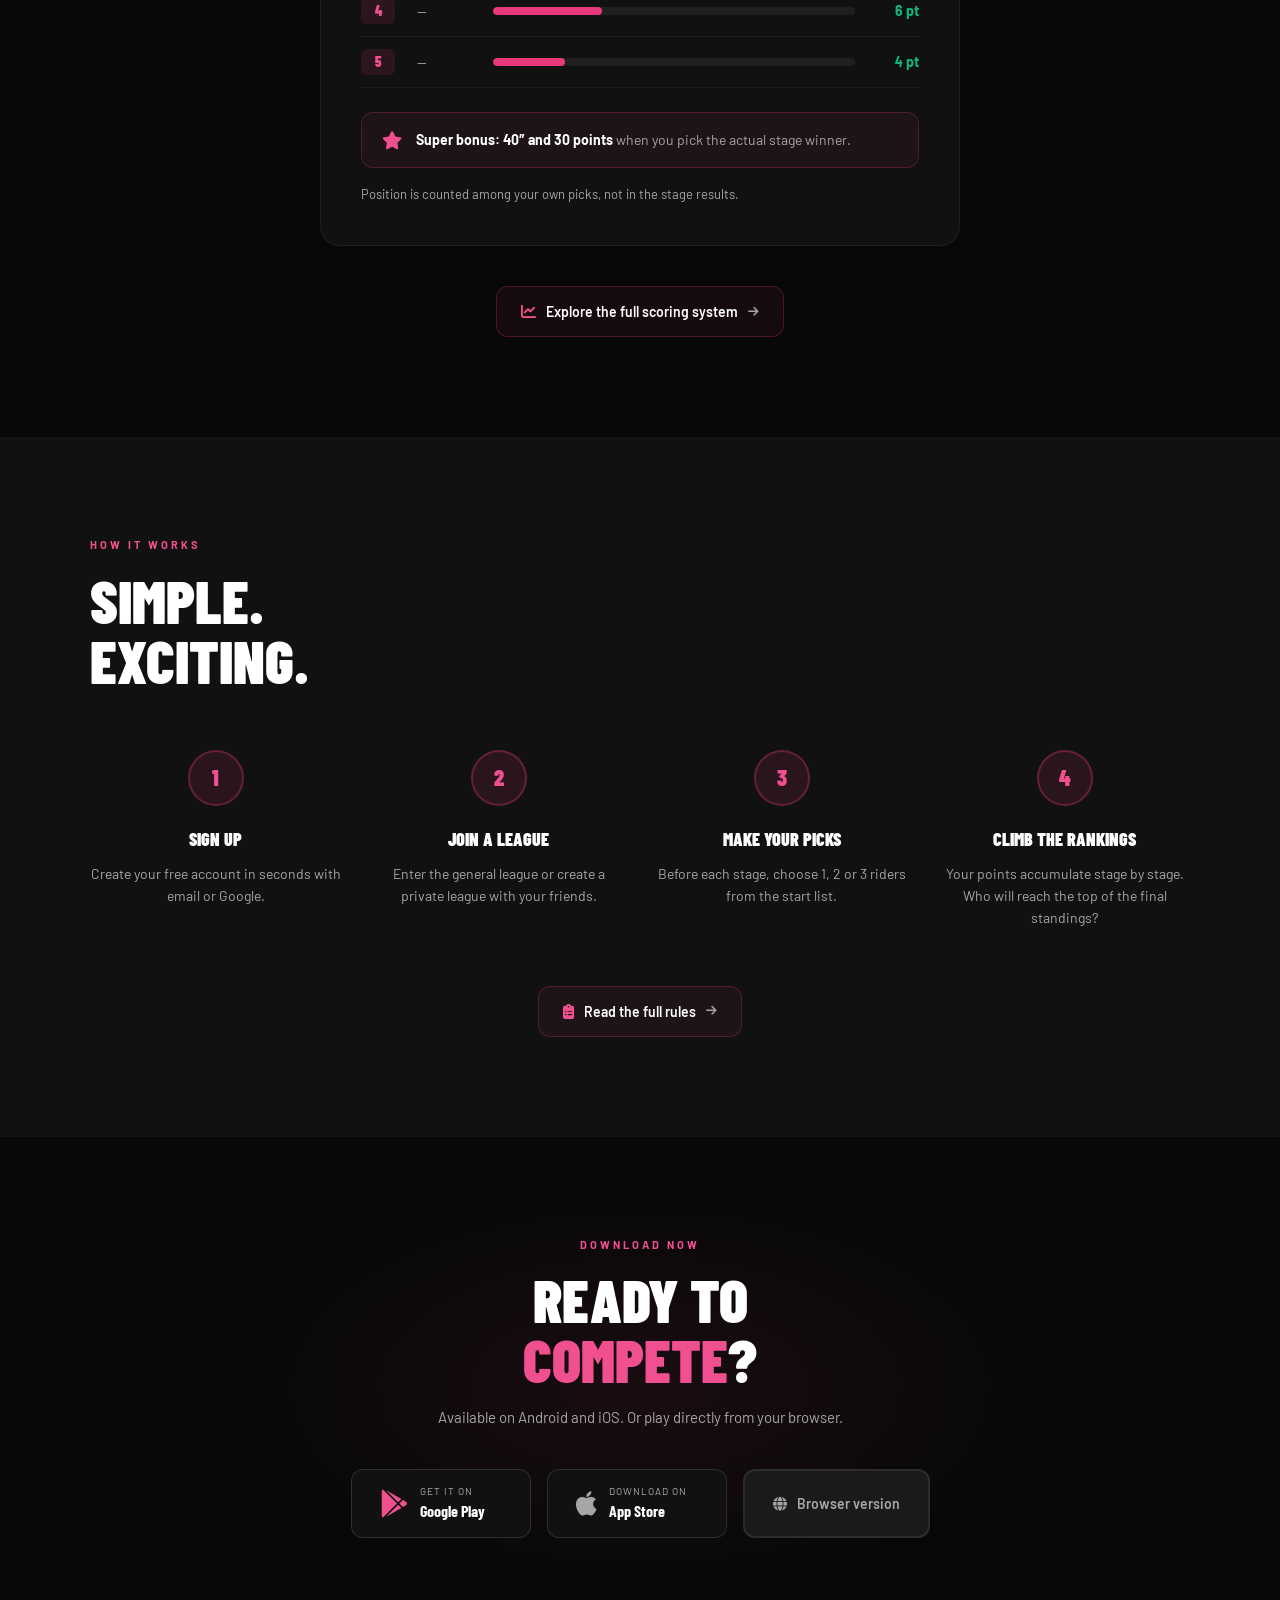
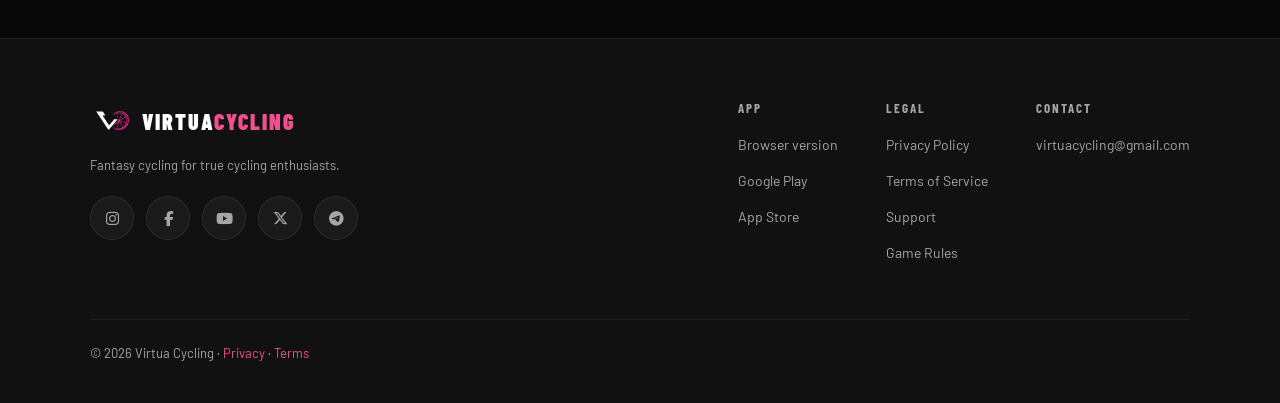
==== commit 507a2b48: "new style" ====
--- a/index.html
+++ b/index.html
@@ -4,272 +4,361 @@
 <meta charset="UTF-8">
 <meta name="viewport" content="width=device-width, initial-scale=1.0">
 <title>Virtua Cycling — Fantasy Cycling App</title>
-<meta name="description" content="Il fantasy cycling per veri appassionati. Scegli i tuoi corridori, sfida gli amici, scala le classifiche.">
+<meta name="description" content="Il fantasy cycling per veri appassionati. Scegli i tuoi corridori per Grandi Giri e classiche, sfida gli amici nelle leghe, scala le classifiche.">
+<meta name="theme-color" content="#080808">
+<meta name="color-scheme" content="dark">
+
+<meta property="og:type" content="website">
+<meta property="og:site_name" content="Virtua Cycling">
+<meta property="og:locale" content="it_IT">
+<meta property="og:url" content="https://www.virtuacycling.com/">
+<meta property="og:title" content="Virtua Cycling — Il ciclismo è uno sport. Questo è un gioco.">
+<meta property="og:description" content="Il fantasy cycling per veri appassionati. Scegli i tuoi corridori, sfida gli amici, scala le classifiche.">
+<meta property="og:image" content="https://www.virtuacycling.com/images/og-image.jpg">
+<meta property="og:image:width" content="1200">
+<meta property="og:image:height" content="630">
+<meta property="og:image:alt" content="Virtua Cycling — Fantasy Cycling per Grandi Giri e classiche">
+
+<meta name="twitter:card" content="summary_large_image">
+<meta name="twitter:title" content="Virtua Cycling — Il ciclismo è uno sport. Questo è un gioco.">
+<meta name="twitter:description" content="Il fantasy cycling per veri appassionati. Scegli i tuoi corridori, sfida gli amici, scala le classifiche.">
+<meta name="twitter:image" content="https://www.virtuacycling.com/images/og-image.jpg">
+
+<link rel="canonical" href="https://www.virtuacycling.com/">
+<link rel="icon" type="image/png" href="icon.png">
+<link rel="apple-touch-icon" href="icon.png">
+
+<script type="application/ld+json">
+{
+  "@context": "https://schema.org",
+  "@type": "MobileApplication",
+  "name": "Virtua Cycling",
+  "url": "https://www.virtuacycling.com/",
+  "image": "https://www.virtuacycling.com/icon.png",
+  "description": "Il fantasy cycling per veri appassionati. Scegli i tuoi corridori, sfida gli amici, scala le classifiche.",
+  "applicationCategory": "SportsApplication",
+  "operatingSystem": "iOS, Android",
+  "inLanguage": ["it", "en", "fr", "es", "de", "pt", "da", "nl", "no", "sl"],
+  "offers": { "@type": "Offer", "price": "0", "priceCurrency": "EUR" }
+}
+</script>
+<script type="application/ld+json">
+{
+  "@context": "https://schema.org",
+  "@type": "Organization",
+  "name": "Virtua Cycling",
+  "url": "https://www.virtuacycling.com/",
+  "logo": "https://www.virtuacycling.com/icon.png",
+  "sameAs": [
+    "https://www.instagram.com/virtuacycling/",
+    "https://www.facebook.com/virtuacycling",
+    "https://www.youtube.com/@virtuacycling",
+    "https://x.com/VirtuaCycling",
+    "https://t.me/virtuacycling",
+    "https://play.google.com/store/apps/details?id=com.virtuacycling",
+    "https://apps.apple.com/app/virtua-cycling/id6503638356"
+  ]
+}
+</script>
+
+<script>
+/* Lingua iniziale prima del primo paint: scelta salvata > lingua del browser > IT */
+(function () {
+  var d = document.documentElement, L = ['it', 'en', 'fr', 'es'], l
+  try { l = localStorage.getItem('vc-lang') } catch (e) {}
+  if (L.indexOf(l) < 0) l = (navigator.language || 'it').slice(0, 2)
+  if (L.indexOf(l) < 0) l = 'it'
+  d.lang = l
+  d.classList.add('js')
+})()
+</script>
+
 <link rel="preconnect" href="https://fonts.googleapis.com">
-<link href="https://fonts.googleapis.com/css2?family=Barlow+Condensed:wght@400;700;900&family=Barlow:wght@400;500;600&display=swap" rel="stylesheet">
+<link rel="preconnect" href="https://fonts.gstatic.com" crossorigin>
+<link href="https://fonts.googleapis.com/css2?family=Barlow+Condensed:wght@400;700;900&family=Barlow:wght@400;500;600;700&display=swap" rel="stylesheet">
 <link rel="stylesheet" href="https://cdnjs.cloudflare.com/ajax/libs/font-awesome/6.5.0/css/all.min.css">
+<link rel="preload" as="image" href="images/screen2.png" fetchpriority="high">
+<link rel="stylesheet" href="theme.css">
+<link rel="stylesheet" href="site.css">
 <style>
-  :root {
-    --rosa: #E8397D;
-    --rosa-dk: #c4275e;
-    --rosa-light: rgba(232,57,125,0.12);
-    --black: #080808;
-    --dark: #111111;
-    --dark2: #1a1a1a;
-    --gray: #888;
-    --light: #f5f5f5;
-    --white: #ffffff;
-    --font-display: 'Barlow Condensed', sans-serif;
-    --font-body: 'Barlow', sans-serif;
-  }
-
-  * { margin: 0; padding: 0; box-sizing: border-box; }
-  html { scroll-behavior: smooth; }
-  body { background: var(--black); color: var(--white); font-family: var(--font-body); overflow-x: hidden; }
-
-  nav {
-    position: fixed; top: 0; left: 0; right: 0; z-index: 100;
-    display: flex; align-items: center; justify-content: space-between;
-    padding: 16px 32px;
-    background: rgba(8,8,8,0.85);
-    backdrop-filter: blur(12px);
-    border-bottom: 1px solid rgba(255,255,255,0.06);
-  }
-    .nav-logo { display: flex; align-items: center; gap: 6px; text-decoration: none; }
-    .nav-logo-icon { font-size: 20px; }
-  .nav-logo-text { font-family: var(--font-display); font-weight: 900; font-size: 18px; letter-spacing: 1px; color: var(--white); text-transform: uppercase; }
-  .nav-logo-text span { color: var(--rosa); }
-  .nav-lang { display: flex; gap: 4px; }
-  .lang-btn {
-    background: none; border: 1px solid rgba(255,255,255,0.15);
-    color: var(--gray); padding: 4px 10px; border-radius: 20px;
-    font-size: 12px; font-weight: 600; cursor: pointer; letter-spacing: 1px;
-    transition: all 0.2s;
-  }
-  .lang-btn:hover, .lang-btn.active { border-color: var(--rosa); color: var(--rosa); background: var(--rosa-light); }
-
+  /* ── Hero ── */
   .hero {
-    min-height: 100vh;
+    min-height: 100vh; min-height: 100svh;
     display: flex; flex-direction: column; align-items: center; justify-content: center;
-    text-align: center;
-    padding: 120px 24px 80px;
-    position: relative;
-    overflow: hidden;
+    text-align: center; padding: 120px 24px 80px; position: relative; overflow: hidden;
   }
   .hero::before {
-    content: '';
-    position: absolute; top: -200px; left: 50%; transform: translateX(-50%);
-    width: 600px; height: 600px;
-    background: radial-gradient(circle, rgba(232,57,125,0.15) 0%, transparent 70%);
-    pointer-events: none;
-  }
+    content: ''; position: absolute; top: -200px; left: 50%; transform: translateX(-50%);
+    width: 600px; height: 600px; pointer-events: none;
+    background: radial-gradient(circle, var(--accent-glow) 0%, transparent 70%);
+  }
+  .hero::after {
+    content: ''; position: absolute; bottom: -120px; right: 8%;
+    width: 380px; height: 380px; pointer-events: none;
+    background: radial-gradient(circle, rgba(var(--accent-rgb), 0.08) 0%, transparent 70%);
+  }
+  .hero-grain {
+    position: absolute; inset: 0; pointer-events: none; opacity: 0.5;
+    background-image: radial-gradient(rgba(255, 255, 255, 0.035) 1px, transparent 1px);
+    background-size: 3px 3px;
+    -webkit-mask-image: radial-gradient(ellipse 60% 50% at 50% 30%, black 0%, transparent 75%);
+    mask-image: radial-gradient(ellipse 60% 50% at 50% 30%, black 0%, transparent 75%);
+  }
+  .hero > * { position: relative; z-index: 1; }
+  .hero > .hero-grain { position: absolute; z-index: 0; }
   .hero-tag {
-    display: inline-block;
-    background: var(--rosa-light); border: 1px solid rgba(232,57,125,0.3);
-    color: var(--rosa); padding: 6px 16px; border-radius: 20px;
+    display: inline-block; background: var(--accent-soft); border: 1px solid var(--accent-line);
+    color: var(--accent-text); padding: 6px 16px; border-radius: 20px;
     font-size: 11px; font-weight: 700; letter-spacing: 3px; text-transform: uppercase;
-    margin-bottom: 32px;
-    animation: fadeUp 0.6s ease both;
+    margin-bottom: 32px; animation: fadeUp 0.6s ease both;
   }
   .hero-title {
     font-family: var(--font-display); font-weight: 900;
-    font-size: clamp(52px, 10vw, 96px);
+    font-size: clamp(46px, 10vw, 96px);
     line-height: 0.9; text-transform: uppercase; letter-spacing: -1px;
-    margin-bottom: 24px;
-    animation: fadeUp 0.6s 0.1s ease both;
-  }
-  .hero-title span { color: var(--rosa); }
+    margin-bottom: 24px; animation: fadeUp 0.6s 0.1s ease both;
+  }
   .hero-subtitle {
     font-size: clamp(16px, 2.5vw, 20px); color: var(--gray);
     max-width: 520px; line-height: 1.6; margin-bottom: 48px;
-    animation: fadeUp 0.6s 0.2s ease both;
-  }
-  .hero-btns {
-    display: flex; gap: 12px; flex-wrap: wrap; justify-content: center;
-    animation: fadeUp 0.6s 0.3s ease both;
-  }
-  .btn-primary {
-    display: flex; align-items: center; gap: 10px;
-    background: var(--rosa); color: var(--white);
-    padding: 14px 28px; border-radius: 12px;
-    text-decoration: none; font-weight: 700; font-size: 15px;
-    transition: all 0.2s; border: 2px solid var(--rosa);
-  }
-  .btn-primary:hover { background: var(--rosa-dk); transform: translateY(-2px); box-shadow: 0 8px 24px rgba(232,57,125,0.4); }
-  .btn-secondary {
-    display: flex; align-items: center; gap: 10px;
-    background: transparent; color: var(--white);
-    padding: 14px 28px; border-radius: 12px;
-    text-decoration: none; font-weight: 600; font-size: 15px;
-    border: 2px solid rgba(255,255,255,0.2); transition: all 0.2s;
-  }
-  .btn-secondary:hover { border-color: rgba(255,255,255,0.5); transform: translateY(-2px); }
-  .btn-ghost {
+    animation: fadeUp 0.6s 0.2s ease both; text-wrap: pretty;
+  }
+  .hero-btns { display: flex; gap: 12px; flex-wrap: wrap; justify-content: center; animation: fadeUp 0.6s 0.3s ease both; }
+
+  .trust-strip { display: flex; gap: 10px; flex-wrap: wrap; justify-content: center; margin-top: 36px; animation: fadeUp 0.6s 0.35s ease both; }
+  .trust-item {
     display: flex; align-items: center; gap: 8px;
-    background: var(--dark2); color: var(--gray);
-    padding: 14px 28px; border-radius: 12px;
-    text-decoration: none; font-weight: 600; font-size: 14px;
-    border: 2px solid rgba(255,255,255,0.08); transition: all 0.2s;
-  }
-  .btn-ghost:hover { color: var(--white); border-color: rgba(255,255,255,0.2); }
-
-  .hero-screens {
-    margin-top: 72px; position: relative;
-    animation: fadeUp 0.8s 0.4s ease both;
-  }
-  .screens-row {
-    display: flex; gap: 16px; align-items: flex-end; justify-content: center;
-  }
+    background: rgba(255, 255, 255, 0.03); border: 1px solid rgba(255, 255, 255, 0.08);
+    border-radius: 20px; padding: 7px 16px;
+    font-size: 12px; font-weight: 600; color: var(--gray); letter-spacing: 0.3px;
+  }
+  .trust-item i { color: var(--accent-text); font-size: 13px; }
+
+  .hero-screens { margin-top: 64px; position: relative; animation: fadeUp 0.8s 0.4s ease both; }
+  .screens-row { display: flex; gap: 16px; align-items: flex-end; justify-content: center; }
   .screen-phone {
-    border-radius: 32px; overflow: hidden;
-    border: 2px solid rgba(255,255,255,0.1);
-    box-shadow: 0 24px 64px rgba(0,0,0,0.6);
-    transition: transform 0.3s;
+    border-radius: 32px; overflow: hidden; border: 2px solid rgba(255, 255, 255, 0.1);
+    box-shadow: 0 24px 64px rgba(0, 0, 0, 0.6); transition: transform var(--t-med);
   }
   .screen-phone:hover { transform: translateY(-8px); }
-  .screen-phone.side { width: 160px; opacity: 0.85; }
+  .screen-phone.side { width: clamp(88px, 24vw, 160px); opacity: 0.85; }
   .screen-phone.main {
-    width: 200px;
-    border-color: rgba(232,57,125,0.4);
-    box-shadow: 0 32px 80px rgba(232,57,125,0.2);
-  }
-  .screen-phone img { width: 100%; display: block; }
-
-  .section { padding: 100px 24px; max-width: 1100px; margin: 0 auto; }
-  .section-tag { font-size: 11px; font-weight: 700; letter-spacing: 3px; text-transform: uppercase; color: var(--rosa); margin-bottom: 16px; }
-  .section-title { font-family: var(--font-display); font-weight: 900; font-size: clamp(36px, 6vw, 60px); text-transform: uppercase; line-height: 1; margin-bottom: 16px; }
-  .section-sub { color: var(--gray); font-size: 16px; line-height: 1.6; max-width: 500px; margin-bottom: 60px; }
-  .features-grid { display: grid; grid-template-columns: repeat(auto-fit, minmax(300px, 1fr)); gap: 20px; }
+    width: clamp(118px, 32vw, 200px); border-color: var(--accent-line);
+    box-shadow: 0 32px 80px rgba(var(--accent-rgb), 0.2); will-change: transform;
+  }
+  .screen-phone img { width: 100%; height: auto; display: block; }
+  .phone-float { animation: floatY 5s ease-in-out infinite; }
+  .phone-float:hover { animation-play-state: paused; }
+
+  /* ── Sezioni ── */
+  .section { padding: 100px 24px; max-width: var(--container); margin: 0 auto; }
+
+  /* ── Funzionalità (bento) ── */
+  .features-grid { display: grid; grid-template-columns: repeat(4, 1fr); grid-auto-rows: minmax(140px, auto); gap: 20px; margin-top: 44px; }
   .feature-card {
-    background: var(--dark); border: 1px solid rgba(255,255,255,0.06);
-    border-radius: 16px; padding: 32px; transition: all 0.3s;
-    position: relative; overflow: hidden;
-  }
+    background: var(--dark); border: 1px solid var(--line); border-radius: var(--r-lg);
+    padding: 32px; transition: all var(--t-med); position: relative; overflow: hidden; grid-column: span 2;
+  }
+  .feature-card:nth-child(5), .feature-card:nth-child(6) { grid-column: span 1; }
+  .feature-card.big { grid-column: span 2; grid-row: span 2; padding: 40px; display: flex; flex-direction: column; justify-content: flex-end; will-change: transform; }
   .feature-card::before {
     content: ''; position: absolute; top: 0; left: 0; right: 0; height: 3px;
-    background: var(--rosa); transform: scaleX(0); transform-origin: left; transition: transform 0.3s;
-  }
-  .feature-card:hover { border-color: rgba(232,57,125,0.2); transform: translateY(-4px); }
+    background: var(--accent); transform: scaleX(0); transform-origin: left; transition: transform var(--t-med);
+  }
+  .feature-card:hover { border-color: rgba(var(--accent-rgb), 0.2); transform: translateY(-4px); }
   .feature-card:hover::before { transform: scaleX(1); }
-  .feature-icon { font-size: 32px; margin-bottom: 16px; }
+  .feature-icon, .feature-title, .feature-text { position: relative; z-index: 1; }
+  .feature-icon { font-size: 32px; margin-bottom: 16px; color: var(--accent-text); }
+  .feature-card.big .feature-icon { font-size: 52px; margin-bottom: 24px; }
   .feature-title { font-family: var(--font-display); font-weight: 900; font-size: 20px; text-transform: uppercase; letter-spacing: 0.5px; margin-bottom: 10px; }
+  .feature-card.big .feature-title { font-size: 28px; }
   .feature-text { color: var(--gray); font-size: 14px; line-height: 1.6; }
-
+  .feature-card.big .feature-text { font-size: 15px; max-width: 340px; }
+  .feature-bg-icon {
+    display: none; position: absolute; right: -18px; bottom: -28px; font-size: 180px;
+    color: rgba(var(--accent-rgb), 0.06); z-index: 0; pointer-events: none;
+  }
+  .feature-card.big .feature-bg-icon { display: block; }
+
+  /* ── Il Sistema ── */
+  .scoring-demo {
+    background: var(--dark); border: 1px solid var(--line); border-radius: var(--r-xl);
+    padding: 40px; max-width: 640px; margin: 0 auto; position: relative; overflow: hidden;
+  }
+  .scoring-demo::before { content: ''; position: absolute; top: 0; left: 0; right: 0; height: 3px; background: var(--accent); }
+  .scoring-formula {
+    display: flex; align-items: flex-start; gap: 12px;
+    background: rgba(255, 255, 255, 0.03); border-left: 3px solid var(--accent);
+    border-radius: 0 10px 10px 0; padding: 16px 20px; margin-bottom: 28px;
+    font-size: 14px; color: var(--gray); line-height: 1.6;
+  }
+  .scoring-formula i { color: var(--accent-text); font-size: 16px; flex-shrink: 0; margin-top: 3px; }
+  .scoring-formula strong { color: var(--white); }
+  .scoring-table { width: 100%; border-collapse: collapse; }
+  .scoring-table th, .scoring-table td {
+    background: none; padding: 12px 0; text-align: left; letter-spacing: 0;
+    border-top: 0; border-bottom: 1px solid rgba(255, 255, 255, 0.05); font-size: 14px;
+  }
+  .scoring-table thead th {
+    font-family: var(--font-body); font-weight: 600; font-size: 11px; letter-spacing: 1.5px;
+    text-transform: uppercase; color: var(--gray); padding: 0 0 10px; border-bottom-color: var(--line-strong);
+  }
+  .scoring-table tr:hover td { background: none; }
+  .scoring-table .c-pos { width: 56px; }
+  .scoring-table .c-time { width: 76px; }
+  .scoring-slot {
+    display: inline-flex; align-items: center; justify-content: center; width: 34px; height: 26px;
+    font-family: var(--font-display); font-weight: 900; font-size: 14px;
+    color: var(--accent-text); background: var(--accent-soft); border-radius: 6px;
+  }
+  .scoring-time { font-weight: 700; color: var(--white); font-variant-numeric: tabular-nums; white-space: nowrap; }
+  .scoring-time.none { color: var(--gray); font-weight: 400; }
+  .pts-wrap { display: flex; align-items: center; gap: 12px; }
+  .pts-bar { flex: 1; min-width: 40px; height: 8px; border-radius: 6px; background: rgba(255, 255, 255, 0.06); overflow: hidden; }
+  .pts-bar i { display: block; height: 100%; width: var(--w); background: var(--accent); border-radius: 6px; transform-origin: left; }
+  .pts-val { min-width: 52px; text-align: right; font-weight: 700; color: var(--success); font-variant-numeric: tabular-nums; white-space: nowrap; }
+  .scoring-super {
+    display: flex; gap: 14px; align-items: flex-start; margin-top: 24px;
+    background: var(--accent-faint); border: 1px solid rgba(var(--accent-rgb), 0.25);
+    border-radius: var(--r-md); padding: 16px 20px; color: var(--gray); font-size: 14px; line-height: 1.6;
+  }
+  .scoring-super > i { color: var(--accent-text); font-size: 18px; margin-top: 3px; flex-shrink: 0; }
+  .scoring-super strong { color: var(--white); }
+  .scoring-note { color: var(--gray); font-size: 13px; line-height: 1.6; margin-top: 16px; }
+
+  .rules-cta {
+    display: inline-flex; align-items: center; gap: 10px; min-height: 48px;
+    margin-top: 56px; padding: 14px 24px; background: var(--accent-faint);
+    border: 1px solid rgba(var(--accent-rgb), 0.25); border-radius: var(--r-md);
+    text-decoration: none; color: var(--white); font-size: 14px; font-weight: 600; transition: all var(--t-fast);
+  }
+  .rules-cta:hover { border-color: rgba(var(--accent-rgb), 0.5); background: var(--accent-soft); }
+  .rules-cta i:first-child { color: var(--accent-text); font-size: 15px; }
+  .rules-cta i:last-child { color: var(--gray); font-size: 12px; transition: transform var(--t-fast); }
+  .rules-cta:hover i:last-child { transform: translateX(4px); color: var(--accent-text); }
+  .cta-row { text-align: center; }
+  .cta-row.tight .rules-cta { margin-top: 40px; }
+
+  /* ── Come funziona ── */
   .howto { background: var(--dark); padding: 100px 24px; }
-  .howto-inner { max-width: 1100px; margin: 0 auto; }
-  .steps { display: grid; grid-template-columns: repeat(auto-fit, minmax(220px, 1fr)); gap: 32px; margin-top: 60px; }
+  .howto-inner { max-width: var(--container); margin: 0 auto; }
+  .steps { list-style: none; display: grid; grid-template-columns: repeat(auto-fit, minmax(220px, 1fr)); gap: 32px; margin-top: 60px; }
   .step { text-align: center; }
   .step-num {
-    width: 56px; height: 56px; border-radius: 50%;
-    background: var(--rosa-light); border: 2px solid rgba(232,57,125,0.3);
-    color: var(--rosa); font-family: var(--font-display); font-weight: 900; font-size: 22px;
+    width: 56px; height: 56px; border-radius: 50%; background: var(--accent-soft); border: 2px solid var(--accent-line);
+    color: var(--accent-text); font-family: var(--font-display); font-weight: 900; font-size: 22px;
     display: flex; align-items: center; justify-content: center; margin: 0 auto 20px;
   }
   .step-title { font-family: var(--font-display); font-weight: 900; font-size: 18px; text-transform: uppercase; margin-bottom: 10px; }
   .step-text { color: var(--gray); font-size: 14px; line-height: 1.6; }
 
+  /* ── Download ── */
   .download { padding: 100px 24px; text-align: center; position: relative; overflow: hidden; }
   .download::before {
-    content: '';
-    position: absolute; top: 50%; left: 50%; transform: translate(-50%, -50%);
-    width: 800px; height: 400px;
-    background: radial-gradient(ellipse, rgba(232,57,125,0.08) 0%, transparent 70%);
-    pointer-events: none;
+    content: ''; position: absolute; top: 50%; left: 50%; transform: translate(-50%, -50%);
+    width: 800px; height: 400px; pointer-events: none;
+    background: radial-gradient(ellipse, rgba(var(--accent-rgb), 0.08) 0%, transparent 70%);
   }
   .download-inner { max-width: 600px; margin: 0 auto; position: relative; }
+  .download-lead { color: var(--gray); font-size: 15px; line-height: 1.6; margin-top: 16px; }
   .store-btns { display: flex; gap: 16px; justify-content: center; flex-wrap: wrap; margin-top: 40px; }
   .store-btn {
-    display: flex; align-items: center; gap: 12px;
-    background: var(--dark); border: 1px solid rgba(255,255,255,0.12);
-    color: var(--white); padding: 14px 28px; border-radius: 12px;
-    text-decoration: none; transition: all 0.2s; min-width: 180px;
-  }
-  .store-btn:hover { border-color: rgba(232,57,125,0.5); background: var(--dark2); transform: translateY(-2px); }
-  .store-btn-icon { font-size: 28px; }
+    display: flex; align-items: center; gap: 12px; background: var(--dark);
+    border: 1px solid var(--line-strong); color: var(--white); padding: 14px 28px;
+    border-radius: var(--r-md); text-decoration: none; transition: all var(--t-fast); min-width: 180px;
+  }
+  .store-btn:hover { border-color: rgba(var(--accent-rgb), 0.5); background: var(--dark2); transform: translateY(-2px); }
+  .store-btn > i { font-size: 28px; }
   .store-btn-text { text-align: left; }
   .store-btn-sub { font-size: 10px; color: var(--gray); letter-spacing: 1px; text-transform: uppercase; }
   .store-btn-name { font-family: var(--font-display); font-weight: 700; font-size: 16px; }
 
-  footer { background: var(--dark); border-top: 1px solid rgba(255,255,255,0.06); padding: 60px 32px 40px; }
-  .footer-inner { max-width: 1100px; margin: 0 auto; }
-  .footer-top { display: flex; gap: 48px; flex-wrap: wrap; margin-bottom: 48px; }
-  .footer-brand { flex: 1; min-width: 220px; }
-  .footer-logo { font-family: var(--font-display); font-weight: 900; font-size: 22px; text-transform: uppercase; letter-spacing: 2px; margin-bottom: 12px; }
-  .footer-logo span { color: var(--rosa); }
-  .footer-desc { color: var(--gray); font-size: 13px; line-height: 1.6; max-width: 260px; }
-  .footer-links h4 { font-family: var(--font-display); font-weight: 700; font-size: 13px; text-transform: uppercase; letter-spacing: 2px; color: var(--gray); margin-bottom: 16px; }
-  .footer-links a { display: block; color: var(--gray); text-decoration: none; font-size: 14px; margin-bottom: 10px; transition: color 0.2s; }
-  .footer-links a:hover { color: var(--white); }
-  .footer-social { display: flex; gap: 12px; margin-top: 20px; }
-  .social-btn {
-    width: 38px; height: 38px; border-radius: 50%;
-    background: var(--dark2); border: 1px solid rgba(255,255,255,0.08);
-    display: flex; align-items: center; justify-content: center;
-    text-decoration: none; font-size: 16px; transition: all 0.2s; color: var(--gray);
-  }
-  .social-btn:hover { border-color: var(--rosa); background: var(--rosa-light); }
-  .footer-bottom {
-    border-top: 1px solid rgba(255,255,255,0.06); padding-top: 24px;
-    display: flex; align-items: center; justify-content: space-between; flex-wrap: wrap; gap: 12px;
-  }
-  .footer-copy { color: var(--gray); font-size: 12px; }
-  .footer-copy a { color: var(--rosa); text-decoration: none; }
-
-  @keyframes fadeUp {
-    from { opacity: 0; transform: translateY(24px); }
-    to   { opacity: 1; transform: translateY(0); }
-  }
-
+  /* ── Animazioni ── */
+  @keyframes fadeUp { from { opacity: 0; transform: translateY(24px); } to { opacity: 1; transform: translateY(0); } }
+  @keyframes floatY { 0%, 100% { transform: translateY(0); } 50% { transform: translateY(-10px); } }
+  @keyframes revealUp { from { opacity: 0; transform: translateY(20px); } to { opacity: 1; transform: none; } }
+  @keyframes growX { from { transform: scaleX(0); } to { transform: scaleX(1); } }
+
+  /* reveal: animazione (non transition) così hover e stagger non si disturbano */
+  html.js .reveal { opacity: 0; }
+  html.js .reveal.in-view { opacity: 1; animation: revealUp 0.5s var(--ease) backwards; }
+  .features-grid .reveal:nth-child(2) { animation-delay: 0.06s; }
+  .features-grid .reveal:nth-child(3) { animation-delay: 0.12s; }
+  .features-grid .reveal:nth-child(4) { animation-delay: 0.18s; }
+  .features-grid .reveal:nth-child(5) { animation-delay: 0.24s; }
+  .features-grid .reveal:nth-child(6) { animation-delay: 0.3s; }
+  .steps .reveal:nth-child(2) { animation-delay: 0.06s; }
+  .steps .reveal:nth-child(3) { animation-delay: 0.12s; }
+  .steps .reveal:nth-child(4) { animation-delay: 0.18s; }
+  .screens-row .reveal:nth-child(3) { animation-delay: 0.12s; }
+  html.js .scoring-demo.in-view .pts-bar i { animation: growX 0.8s 0.25s var(--ease) backwards; }
+  html.js .scoring-demo.in-view tbody tr:nth-child(2) .pts-bar i { animation-delay: 0.32s; }
+  html.js .scoring-demo.in-view tbody tr:nth-child(3) .pts-bar i { animation-delay: 0.39s; }
+  html.js .scoring-demo.in-view tbody tr:nth-child(4) .pts-bar i { animation-delay: 0.46s; }
+  html.js .scoring-demo.in-view tbody tr:nth-child(5) .pts-bar i { animation-delay: 0.53s; }
+
+  /* ── Responsive ── */
+  @media (max-width: 1000px) {
+    .features-grid { grid-template-columns: repeat(2, 1fr); }
+    .feature-card.big { grid-row: span 1; }
+    .feature-card:nth-child(5), .feature-card:nth-child(6) { grid-column: span 1; }
+  }
   @media (max-width: 768px) {
-    nav { padding: 14px 20px; }
     .hero { padding: 100px 20px 60px; }
-    .hero-btns { flex-direction: column; align-items: center; }
+    .hero-btns { flex-direction: column; align-items: stretch; width: 100%; max-width: 340px; }
     .screens-row { gap: 8px; }
-    .screen-phone.side { width: 100px; }
-    .screen-phone.main { width: 130px; }
-    .footer-top { gap: 32px; }
-    .store-btns { flex-direction: column; align-items: center; }
-  }
-
-  .social-btn i { font-size: 15px; }
-  [data-lang] { display: none; }
-  [data-lang].active { display: block; }
-  .inline-lang { display: none; }
-  .inline-lang.active { display: inline; }
+    .scoring-demo { padding: 28px 20px; }
+    .section, .howto, .download { padding-top: 72px; padding-bottom: 72px; }
+    .store-btns { flex-direction: column; align-items: stretch; max-width: 340px; margin-left: auto; margin-right: auto; }
+  }
+  @media (max-width: 640px) {
+    .features-grid { grid-template-columns: 1fr; }
+    .feature-card, .feature-card.big, .feature-card:nth-child(5), .feature-card:nth-child(6) { grid-column: span 1; grid-row: span 1; padding: 28px; }
+  }
 </style>
 </head>
 <body>
-
-<nav>
+<a href="#main" class="skip-link">
+  <span data-lang="it">Vai al contenuto</span><span data-lang="en">Skip to content</span><span data-lang="fr">Aller au contenu</span><span data-lang="es">Saltar al contenido</span>
+</a>
+
+<nav class="site-nav is-fixed" aria-label="Principale">
   <a href="#" class="nav-logo">
-    <img src="icon.png" style="width:48px;height:48px;;object-fit:contain;" alt="Virtua Cycling">
-    <span class="nav-logo-text">Virtua<span>Cycling</span></span>
+    <img src="icon.png" width="48" height="48" alt="">
+    <span class="nav-logo-text">Virtua<wbr><span>Cycling</span></span>
   </a>
-  <div class="nav-lang">
-    <button class="lang-btn active" onclick="setLang('it')">IT</button>
-    <button class="lang-btn" onclick="setLang('en')">EN</button>
-    <button class="lang-btn" onclick="setLang('fr')">FR</button>
-    <button class="lang-btn" onclick="setLang('es')">ES</button>
+  <div class="nav-links">
+    <a href="rules.html" class="nav-rules">
+      <i class="fa-solid fa-clipboard-list" aria-hidden="true"></i>
+      <span data-lang="it">Regolamento</span><span data-lang="en">Rules</span><span data-lang="fr">Règlement</span><span data-lang="es">Reglamento</span>
+    </a>
+    <div class="nav-lang" role="group" aria-label="Lingua / Language">
+      <button type="button" class="lang-btn active" data-set-lang="it" aria-pressed="true" lang="it" aria-label="Italiano">IT</button>
+      <button type="button" class="lang-btn" data-set-lang="en" aria-pressed="false" lang="en" aria-label="English">EN</button>
+      <button type="button" class="lang-btn" data-set-lang="fr" aria-pressed="false" lang="fr" aria-label="Français">FR</button>
+      <button type="button" class="lang-btn" data-set-lang="es" aria-pressed="false" lang="es" aria-label="Español">ES</button>
+    </div>
   </div>
 </nav>
 
+<main id="main">
 <section class="hero">
   <div class="hero-tag">
-    <span data-lang="it" class="active">Fantasy Cycling</span>
+    <span data-lang="it">Fantasy Cycling</span>
     <span data-lang="en">Fantasy Cycling Game</span>
     <span data-lang="fr">Jeu de Fantasy Cyclisme</span>
     <span data-lang="es">Juego de Fantasy Ciclismo</span>
   </div>
 
   <h1 class="hero-title">
-    <span data-lang="it" class="active">Il ciclismo<br>è uno <span>sport</span>.<br>Questo è un <span>gioco</span>.</span>
-    <span data-lang="en">Cycling is<br>a <span>sport</span>.<br>This is a <span>game</span>.</span>
-    <span data-lang="fr">Le cyclisme<br>est un <span>sport</span>.<br>Ceci est un <span>jeu</span>.</span>
-    <span data-lang="es">El ciclismo<br>es un <span>deporte</span>.<br>Esto es un <span>juego</span>.</span>
+    <span data-lang="it">Il ciclismo<br>è uno <span class="hl">sport</span>.<br>Questo è un <span class="hl">gioco</span>.</span>
+    <span data-lang="en">Cycling is<br>a <span class="hl">sport</span>.<br>This is a <span class="hl">game</span>.</span>
+    <span data-lang="fr">Le cyclisme<br>est un <span class="hl">sport</span>.<br>Ceci est un <span class="hl">jeu</span>.</span>
+    <span data-lang="es">El ciclismo<br>es un <span class="hl">deporte</span>.<br>Esto es un <span class="hl">juego</span>.</span>
   </h1>
 
   <p class="hero-subtitle">
-    <span data-lang="it" class="active">Scegli i tuoi corridori, sfida gli amici nelle leghe, scala le classifiche. Il fantasy cycling per veri appassionati.</span>
+    <span data-lang="it">Scegli i tuoi corridori, sfida gli amici nelle leghe, scala le classifiche. Il fantasy cycling per veri appassionati.</span>
     <span data-lang="en">Pick your riders, challenge friends in leagues, climb the rankings. Fantasy cycling for true enthusiasts.</span>
     <span data-lang="fr">Choisissez vos coureurs, défiez vos amis en ligue, grimpez les classements. Le fantasy cyclisme pour les vrais passionnés.</span>
     <span data-lang="es">Elige tus corredores, desafía a tus amigos en ligas, escala las clasificaciones. El fantasy ciclismo para verdaderos aficionados.</span>
@@ -277,165 +366,265 @@
 
   <div class="hero-btns">
     <a href="#download" class="btn-primary">
-      📱
-      <span data-lang="it" class="active">Scarica l'app</span>
-      <span data-lang="en">Download the app</span>
-      <span data-lang="fr">Télécharger l'app</span>
-      <span data-lang="es">Descargar la app</span>
+      <i class="fa-solid fa-mobile-screen-button" aria-hidden="true"></i>
+      <span data-lang="it">Scarica l'app</span><span data-lang="en">Download the app</span><span data-lang="fr">Télécharger l'app</span><span data-lang="es">Descargar la app</span>
     </a>
-    <a href="https://app.virtuacycling.com" class="btn-secondary" target="_blank">
-      🌐
-      <span data-lang="it" class="active">Usa dal browser</span>
-      <span data-lang="en">Use in browser</span>
-      <span data-lang="fr">Utiliser dans le navigateur</span>
-      <span data-lang="es">Usar en el navegador</span>
+    <a href="https://app.virtuacycling.com" class="btn-secondary" target="_blank" rel="noopener">
+      <i class="fa-solid fa-globe" aria-hidden="true"></i>
+      <span data-lang="it">Usa dal browser</span><span data-lang="en">Use in browser</span><span data-lang="fr">Utiliser dans le navigateur</span><span data-lang="es">Usar en el navegador</span>
     </a>
+  </div>
+
+  <div class="trust-strip">
+    <div class="trust-item"><i class="fa-solid fa-circle-check" aria-hidden="true"></i>
+      <span data-lang="it">100% Gratuito</span><span data-lang="en">100% Free</span><span data-lang="fr">100 % Gratuit</span><span data-lang="es">100% Gratis</span></div>
+    <div class="trust-item"><i class="fa-solid fa-bicycle" aria-hidden="true"></i>
+      <span data-lang="it">Grandi Giri · Classiche</span><span data-lang="en">Grand Tours · Classics</span><span data-lang="fr">Grands Tours · Classiques</span><span data-lang="es">Grandes Vueltas · Clásicas</span></div>
+    <div class="trust-item"><i class="fa-solid fa-mobile-screen" aria-hidden="true"></i>iOS · Android · Web</div>
   </div>
 
   <div class="hero-screens">
     <div class="screens-row">
-      <div class="screen-phone side">
-        <img src="images/screen1.png" alt="Home Virtua Cycling">
-      </div>
-      <div class="screen-phone main">
-        <img src="images/screen2.png" alt="Pick corridori">
-      </div>
-      <div class="screen-phone side">
-        <img src="images/screen3.png" alt="Classifica">
-      </div>
-    </div>
-  </div>
+      <div class="screen-phone side reveal">
+        <img src="images/screen1.png" width="1206" height="2622" data-alt="a1" alt="Home Virtua Cycling">
+      </div>
+      <div class="phone-float">
+        <div class="screen-phone main reveal" data-tilt>
+          <img src="images/screen2.png" width="1206" height="2622" fetchpriority="high" data-alt="a2" alt="Pick corridori">
+        </div>
+      </div>
+      <div class="screen-phone side reveal">
+        <img src="images/screen3.png" width="1206" height="2622" data-alt="a3" alt="Classifica">
+      </div>
+    </div>
+  </div>
+  <div class="hero-grain" aria-hidden="true"></div>
 </section>
 
-<section class="section" id="features">
+<section class="section" id="features" aria-labelledby="features-title">
   <div class="section-tag">
-    <span data-lang="it" class="active">Funzionalità</span>
-    <span data-lang="en">Features</span>
-    <span data-lang="fr">Fonctionnalités</span>
-    <span data-lang="es">Funcialidades</span>
-  </div>
-  <h2 class="section-title">
-    <span data-lang="it" class="active">Tutto quello<br>che ti serve</span>
+    <span data-lang="it">Funzionalità</span><span data-lang="en">Features</span><span data-lang="fr">Fonctionnalités</span><span data-lang="es">Funcionalidades</span>
+  </div>
+  <h2 class="section-title" id="features-title">
+    <span data-lang="it">Tutto quello<br>che ti serve</span>
     <span data-lang="en">Everything<br>you need</span>
     <span data-lang="fr">Tout ce dont<br>vous avez besoin</span>
     <span data-lang="es">Todo lo que<br>necesitas</span>
   </h2>
   <div class="features-grid">
-    <div class="feature-card"><div class="feature-icon">🚴</div><div class="feature-title" data-key="f1-title"></div><div class="feature-text" data-key="f1-text"></div></div>
-    <div class="feature-card"><div class="feature-icon">🏆</div><div class="feature-title" data-key="f2-title"></div><div class="feature-text" data-key="f2-text"></div></div>
-    <div class="feature-card"><div class="feature-icon">📊</div><div class="feature-title" data-key="f3-title"></div><div class="feature-text" data-key="f3-text"></div></div>
-    <div class="feature-card"><div class="feature-icon">🔔</div><div class="feature-title" data-key="f4-title"></div><div class="feature-text" data-key="f4-text"></div></div>
-    <div class="feature-card"><div class="feature-icon">🌍</div><div class="feature-title" data-key="f5-title"></div><div class="feature-text" data-key="f5-text"></div></div>
-    <div class="feature-card"><div class="feature-icon">📤</div><div class="feature-title" data-key="f6-title"></div><div class="feature-text" data-key="f6-text"></div></div>
+    <article class="feature-card big reveal" data-tilt>
+      <div class="feature-icon"><i class="fa-solid fa-bicycle" aria-hidden="true"></i></div>
+      <h3 class="feature-title" data-key="f1-title">Pick Corridori</h3>
+      <p class="feature-text" data-key="f1-text">Prima di ogni tappa scegli i tuoi corridori dalla start list ufficiale. Strategia, intuizione e conoscenza del ciclismo fanno la differenza.</p>
+      <i class="fa-solid fa-bicycle feature-bg-icon" aria-hidden="true"></i>
+    </article>
+    <article class="feature-card reveal">
+      <div class="feature-icon"><i class="fa-solid fa-trophy" aria-hidden="true"></i></div>
+      <h3 class="feature-title" data-key="f2-title">Leghe &amp; Sfide</h3>
+      <p class="feature-text" data-key="f2-text">Crea o unisciti a una lega, sfida amici o appassionati di tutto il mondo. Ogni lega ha le sue regole e classifiche.</p>
+    </article>
+    <article class="feature-card reveal">
+      <div class="feature-icon"><i class="fa-solid fa-chart-line" aria-hidden="true"></i></div>
+      <h3 class="feature-title" data-key="f3-title">Classifiche Live</h3>
+      <p class="feature-text" data-key="f3-text">Segui le classifiche in tempo reale durante le gare. Tappa, generale, punti e GPM: tutto aggiornato dopo ogni arrivo.</p>
+    </article>
+    <article class="feature-card reveal">
+      <div class="feature-icon"><i class="fa-solid fa-bell" aria-hidden="true"></i></div>
+      <h3 class="feature-title" data-key="f4-title">Notifiche Push</h3>
+      <p class="feature-text" data-key="f4-text">Ricevi promemoria prima della chiusura dei pick e notifiche quando vengono pubblicati i risultati.</p>
+    </article>
+    <article class="feature-card reveal">
+      <div class="feature-icon"><i class="fa-solid fa-language" aria-hidden="true"></i></div>
+      <h3 class="feature-title" data-key="f5-title">10 Lingue Supportate</h3>
+      <p class="feature-text" data-key="f5-text">L'app è disponibile in italiano, inglese, francese, spagnolo, tedesco, portoghese, danese, olandese, norvegese e sloveno.</p>
+    </article>
+    <article class="feature-card reveal">
+      <div class="feature-icon"><i class="fa-solid fa-share-nodes" aria-hidden="true"></i></div>
+      <h3 class="feature-title" data-key="f6-title">Condividi i Risultati</h3>
+      <p class="feature-text" data-key="f6-text">Condividi le tue pick e le classifiche con una card grafica di qualità, perfetta per Instagram e WhatsApp.</p>
+    </article>
   </div>
 </section>
 
-<div class="howto">
+<section class="section" id="scoring" aria-labelledby="scoring-title">
+  <div class="section-tag">
+    <span data-lang="it">Il Sistema</span><span data-lang="en">The System</span><span data-lang="fr">Le Système</span><span data-lang="es">El Sistema</span>
+  </div>
+  <h2 class="section-title" id="scoring-title">
+    <span data-lang="it">Ogni <span class="hl">secondo</span><br>conta.</span>
+    <span data-lang="en">Every <span class="hl">second</span><br>counts.</span>
+    <span data-lang="fr">Chaque <span class="hl">seconde</span><br>compte.</span>
+    <span data-lang="es">Cada <span class="hl">segundo</span><br>cuenta.</span>
+  </h2>
+  <p class="section-sub">
+    <span data-lang="it">Prima di ogni tappa scegli i tuoi corridori. Ogni pick guadagna abbuoni e punti in base a come arriva rispetto agli altri tuoi pick — e se centri il vincitore della tappa, scatta il superabbuono.</span>
+    <span data-lang="en">Before each stage you pick your riders. Every pick earns time bonuses and points based on how it finishes compared with your other picks — and if you nail the stage winner, the super bonus kicks in.</span>
+    <span data-lang="fr">Avant chaque étape, vous choisissez vos coureurs. Chaque pick rapporte des bonifications et des points selon son arrivée par rapport à vos autres picks — et si vous trouvez le vainqueur de l'étape, la super-bonification s'active.</span>
+    <span data-lang="es">Antes de cada etapa eliges a tus corredores. Cada pick suma bonificaciones y puntos según cómo llega respecto a tus otros picks — y si aciertas al ganador de la etapa, se activa la super-bonificación.</span>
+  </p>
+
+  <div class="scoring-demo reveal">
+    <div class="scoring-formula">
+      <i class="fa-solid fa-stopwatch" aria-hidden="true"></i>
+      <div>
+        <span data-lang="it"><strong>Abbuoni</strong> → classifica a tempi (riducono il tuo tempo) · <strong>Punti</strong> → classifica a punti</span>
+        <span data-lang="en"><strong>Bonuses</strong> → time classification (they cut your time) · <strong>Points</strong> → points classification</span>
+        <span data-lang="fr"><strong>Bonifications</strong> → classement au temps (elles réduisent votre temps) · <strong>Points</strong> → classement par points</span>
+        <span data-lang="es"><strong>Bonificaciones</strong> → clasificación por tiempo (reducen tu tiempo) · <strong>Puntos</strong> → clasificación por puntos</span>
+      </div>
+    </div>
+
+    <table class="scoring-table">
+      <caption class="sr-only">
+        <span data-lang="it">Abbuoni e punti in base alla posizione tra i tuoi pick</span><span data-lang="en">Time bonuses and points by position among your picks</span><span data-lang="fr">Bonifications et points selon la position parmi vos picks</span><span data-lang="es">Bonificaciones y puntos según la posición entre tus picks</span>
+      </caption>
+      <thead>
+        <tr>
+          <th scope="col" class="c-pos" data-key="sc-h1">Pick</th>
+          <th scope="col" class="c-time" data-key="sc-h2">Abbuono</th>
+          <th scope="col" data-key="sc-h3">Punti</th>
+        </tr>
+      </thead>
+      <tbody>
+        <tr><th scope="row"><span class="scoring-slot">1</span></th><td class="scoring-time">20″</td><td><div class="pts-wrap"><span class="pts-bar" aria-hidden="true"><i style="--w:100%"></i></span><span class="pts-val">20 pt</span></div></td></tr>
+        <tr><th scope="row"><span class="scoring-slot">2</span></th><td class="scoring-time">12″</td><td><div class="pts-wrap"><span class="pts-bar" aria-hidden="true"><i style="--w:60%"></i></span><span class="pts-val">12 pt</span></div></td></tr>
+        <tr><th scope="row"><span class="scoring-slot">3</span></th><td class="scoring-time">8″</td><td><div class="pts-wrap"><span class="pts-bar" aria-hidden="true"><i style="--w:40%"></i></span><span class="pts-val">8 pt</span></div></td></tr>
+        <tr><th scope="row"><span class="scoring-slot">4</span></th><td class="scoring-time none">—</td><td><div class="pts-wrap"><span class="pts-bar" aria-hidden="true"><i style="--w:30%"></i></span><span class="pts-val">6 pt</span></div></td></tr>
+        <tr><th scope="row"><span class="scoring-slot">5</span></th><td class="scoring-time none">—</td><td><div class="pts-wrap"><span class="pts-bar" aria-hidden="true"><i style="--w:20%"></i></span><span class="pts-val">4 pt</span></div></td></tr>
+      </tbody>
+    </table>
+
+    <div class="scoring-super">
+      <i class="fa-solid fa-star" aria-hidden="true"></i>
+      <div>
+        <span data-lang="it"><strong>Superabbuono: 40″ e 30 punti</strong> quando scegli l'effettivo vincitore della tappa.</span>
+        <span data-lang="en"><strong>Super bonus: 40″ and 30 points</strong> when you pick the actual stage winner.</span>
+        <span data-lang="fr"><strong>Super-bonification : 40″ et 30 points</strong> quand vous choisissez le vainqueur réel de l'étape.</span>
+        <span data-lang="es"><strong>Super-bonificación: 40″ y 30 puntos</strong> cuando eliges al ganador real de la etapa.</span>
+      </div>
+    </div>
+    <p class="scoring-note">
+      <span data-lang="it">La posizione si calcola tra i tuoi pick, non nella classifica di tappa.</span>
+      <span data-lang="en">Position is counted among your own picks, not in the stage results.</span>
+      <span data-lang="fr">La position se calcule parmi vos picks, pas dans le classement de l'étape.</span>
+      <span data-lang="es">La posición se calcula entre tus picks, no en la clasificación de la etapa.</span>
+    </p>
+  </div>
+
+  <div class="cta-row tight">
+    <a href="rules.html#giri" class="rules-cta reveal">
+      <i class="fa-solid fa-chart-line" aria-hidden="true"></i>
+      <span data-lang="it">Scopri tutto il sistema di punteggio</span><span data-lang="en">Explore the full scoring system</span><span data-lang="fr">Découvrez tout le système de points</span><span data-lang="es">Descubre todo el sistema de puntuación</span>
+      <i class="fa-solid fa-arrow-right" aria-hidden="true"></i>
+    </a>
+  </div>
+</section>
+
+<div class="howto" id="how">
   <div class="howto-inner">
     <div class="section-tag">
-      <span data-lang="it" class="active">Come funziona</span>
-      <span data-lang="en">How it works</span>
-      <span data-lang="fr">Comment ça marche</span>
-      <span data-lang="es">Cómo funciona</span>
+      <span data-lang="it">Come funziona</span><span data-lang="en">How it works</span><span data-lang="fr">Comment ça marche</span><span data-lang="es">Cómo funciona</span>
     </div>
     <h2 class="section-title">
-      <span data-lang="it" class="active">Semplice.<br>Appassionante.</span>
+      <span data-lang="it">Semplice.<br>Appassionante.</span>
       <span data-lang="en">Simple.<br>Exciting.</span>
       <span data-lang="fr">Simple.<br>Passionnant.</span>
       <span data-lang="es">Simple.<br>Apasionante.</span>
     </h2>
-    <div class="steps">
-      <div class="step"><div class="step-num">1</div><div class="step-title" data-key="s1-title"></div><div class="step-text" data-key="s1-text"></div></div>
-      <div class="step"><div class="step-num">2</div><div class="step-title" data-key="s2-title"></div><div class="step-text" data-key="s2-text"></div></div>
-      <div class="step"><div class="step-num">3</div><div class="step-title" data-key="s3-title"></div><div class="step-text" data-key="s3-text"></div></div>
-      <div class="step"><div class="step-num">4</div><div class="step-title" data-key="s4-title"></div><div class="step-text" data-key="s4-text"></div></div>
+    <ol class="steps">
+      <li class="step reveal"><div class="step-num" aria-hidden="true">1</div><h3 class="step-title" data-key="s1-title">Registrati</h3><p class="step-text" data-key="s1-text">Crea il tuo account gratuito in pochi secondi con email o Google.</p></li>
+      <li class="step reveal"><div class="step-num" aria-hidden="true">2</div><h3 class="step-title" data-key="s2-title">Unisciti a una Lega</h3><p class="step-text" data-key="s2-text">Entra nella lega generale o crea una lega privata con i tuoi amici.</p></li>
+      <li class="step reveal"><div class="step-num" aria-hidden="true">3</div><h3 class="step-title" data-key="s3-title">Fai i tuoi Pick</h3><p class="step-text" data-key="s3-text">Prima di ogni tappa scegli 1, 2 o 3 corridori dalla start list.</p></li>
+      <li class="step reveal"><div class="step-num" aria-hidden="true">4</div><h3 class="step-title" data-key="s4-title">Scala la Classifica</h3><p class="step-text" data-key="s4-text">I tuoi punti si accumulano tappa dopo tappa. Chi arriverà in cima alla classifica finale?</p></li>
+    </ol>
+    <div class="cta-row">
+      <a href="rules.html" class="rules-cta reveal">
+        <i class="fa-solid fa-clipboard-list" aria-hidden="true"></i>
+        <span data-lang="it">Leggi il regolamento completo</span><span data-lang="en">Read the full rules</span><span data-lang="fr">Lire le règlement complet</span><span data-lang="es">Leer el reglamento completo</span>
+        <i class="fa-solid fa-arrow-right" aria-hidden="true"></i>
+      </a>
     </div>
   </div>
 </div>
 
-<section class="download" id="download">
+<section class="download" id="download" aria-labelledby="download-title">
   <div class="download-inner">
     <div class="section-tag">
-      <span data-lang="it" class="active">Scarica ora</span>
-      <span data-lang="en">Download now</span>
-      <span data-lang="fr">Télécharger maintenant</span>
-      <span data-lang="es">Descargar ahora</span>
-    </div>
-    <h2 class="section-title">
-      <span data-lang="it" class="active">Pronto a<br><span style="color:var(--rosa)">competere</span>?</span>
-      <span data-lang="en">Ready to<br><span style="color:var(--rosa)">compete</span>?</span>
-      <span data-lang="fr">Prêt à<br><span style="color:var(--rosa)">concourir</span>?</span>
-      <span data-lang="es">¿Listo para<br><span style="color:var(--rosa)">competir</span>?</span>
+      <span data-lang="it">Scarica ora</span><span data-lang="en">Download now</span><span data-lang="fr">Télécharger maintenant</span><span data-lang="es">Descargar ahora</span>
+    </div>
+    <h2 class="section-title" id="download-title">
+      <span data-lang="it">Pronto a<br><span class="hl">competere</span>?</span>
+      <span data-lang="en">Ready to<br><span class="hl">compete</span>?</span>
+      <span data-lang="fr">Prêt à<br><span class="hl">concourir</span> ?</span>
+      <span data-lang="es">¿Listo para<br><span class="hl">competir</span>?</span>
     </h2>
-    <p style="color:var(--gray);font-size:15px;line-height:1.6;margin-top:16px;">
-      <span data-lang="it" class="active">Disponibile su Android e iOS.</span>
-      <span data-lang="en">Available on Android and iOS.</span>
-      <span data-lang="fr">Disponible sur Android et iOS.</span>
-      <span data-lang="es">Disponible en Android & iOS.</span>
+    <p class="download-lead">
+      <span data-lang="it">Disponibile su Android e iOS. Oppure gioca direttamente dal browser.</span>
+      <span data-lang="en">Available on Android and iOS. Or play directly from your browser.</span>
+      <span data-lang="fr">Disponible sur Android et iOS. Ou jouez directement depuis votre navigateur.</span>
+      <span data-lang="es">Disponible en Android e iOS. O juega directamente desde el navegador.</span>
     </p>
     <div class="store-btns">
-      <a href="https://play.google.com/store/apps/details?id=com.virtuacycling" class="store-btn">
-        <i class="fab fa-google-play" style="font-size:28px;color:#E8397D;"></i>
+      <a href="https://play.google.com/store/apps/details?id=com.virtuacycling" class="store-btn" target="_blank" rel="noopener">
+        <i class="fab fa-google-play" style="color:var(--accent-text)" aria-hidden="true"></i>
         <div class="store-btn-text">
-          <div class="store-btn-sub"><span data-lang="it" class="active">Scarica su</span><span data-lang="en">Get it on</span><span data-lang="fr">Disponible sur</span><span data-lang="es">Disponible en</span></div>
+          <div class="store-btn-sub"><span data-lang="it">Scarica su</span><span data-lang="en">Get it on</span><span data-lang="fr">Disponible sur</span><span data-lang="es">Disponible en</span></div>
           <div class="store-btn-name">Google Play</div>
         </div>
       </a>
-      <a href="https://apps.apple.com/app/virtua-cycling/id6503638356" class="store-btn">
-        <i class="fab fa-apple" style="font-size:28px;color:#888;"></i>
+      <a href="https://apps.apple.com/app/virtua-cycling/id6503638356" class="store-btn" target="_blank" rel="noopener">
+        <i class="fab fa-apple" style="color:var(--gray)" aria-hidden="true"></i>
         <div class="store-btn-text">
-          <div class="store-btn-sub"><span data-lang="it" class="active">Scarica su</span><span data-lang="en">Download on</span><span data-lang="fr">Télécharger sur</span><span data-lang="es">Descargar en</span></div>
+          <div class="store-btn-sub"><span data-lang="it">Scarica su</span><span data-lang="en">Download on</span><span data-lang="fr">Télécharger sur</span><span data-lang="es">Descargar en</span></div>
           <div class="store-btn-name">App Store</div>
         </div>
       </a>
-      <a href="https://app.virtuacycling.com" class="btn-ghost" target="_blank">
-        🌐
-        <span data-lang="it" class="active">Versione browser</span>
-        <span data-lang="en">Browser version</span>
-        <span data-lang="fr">Version navigateur</span>
-        <span data-lang="es">Versión navegador</span>
+      <a href="https://app.virtuacycling.com" class="btn-ghost" target="_blank" rel="noopener">
+        <i class="fa-solid fa-globe" aria-hidden="true"></i>
+        <span data-lang="it">Versione browser</span><span data-lang="en">Browser version</span><span data-lang="fr">Version navigateur</span><span data-lang="es">Versión navegador</span>
       </a>
     </div>
   </div>
 </section>
+</main>
 
 <footer>
   <div class="footer-inner">
     <div class="footer-top">
       <div class="footer-brand">
         <div class="footer-logo">
-          <img src="icon.png" style="width:44px; height:44px;  vertical-align:middle; margin-right:8px; object-fit:contain;" alt="Virtua Cycling">
-          Virtua<span>Cycling</span>
+          <img src="icon.png" width="44" height="44" alt="">
+          <span class="footer-logo-text">Virtua<span>Cycling</span></span>
         </div>
         <p class="footer-desc">
-          <span data-lang="it" class="active">Il fantasy cycling per veri appassionati di ciclismo.</span>
+          <span data-lang="it">Il fantasy cycling per veri appassionati di ciclismo.</span>
           <span data-lang="en">Fantasy cycling for true cycling enthusiasts.</span>
           <span data-lang="fr">Le fantasy cyclisme pour les vrais passionnés.</span>
           <span data-lang="es">El fantasy ciclismo para verdaderos aficionados.</span>
         </p>
         <div class="footer-social">
-          <a href="https://www.instagram.com/virtuacycling/" class="social-btn" target="_blank" title="Instagram"><i class="fab fa-instagram"></i></a>
-          <a href="https://www.facebook.com/virtuacycling" class="social-btn" target="_blank" title="Facebook"><i class="fab fa-facebook-f"></i></a>
-          <a href="https://www.youtube.com/@virtuacycling" class="social-btn" target="_blank" title="YouTube"><i class="fab fa-youtube"></i></a>
-          <a href="https://x.com/VirtuaCycling" class="social-btn" target="_blank" title="X"><i class="fab fa-x-twitter"></i></a>
-          <a href="https://t.me/virtuacycling" class="social-btn" target="_blank" title="Telegram"><i class="fab fa-telegram"></i></a>
+          <a href="https://www.instagram.com/virtuacycling/" class="social-btn" target="_blank" rel="noopener" aria-label="Instagram"><i class="fab fa-instagram" aria-hidden="true"></i></a>
+          <a href="https://www.facebook.com/virtuacycling" class="social-btn" target="_blank" rel="noopener" aria-label="Facebook"><i class="fab fa-facebook-f" aria-hidden="true"></i></a>
+          <a href="https://www.youtube.com/@virtuacycling" class="social-btn" target="_blank" rel="noopener" aria-label="YouTube"><i class="fab fa-youtube" aria-hidden="true"></i></a>
+          <a href="https://x.com/VirtuaCycling" class="social-btn" target="_blank" rel="noopener" aria-label="X (Twitter)"><i class="fa-brands fa-x-twitter" aria-hidden="true"></i></a>
+          <a href="https://t.me/virtuacycling" class="social-btn" target="_blank" rel="noopener" aria-label="Telegram"><i class="fab fa-telegram" aria-hidden="true"></i></a>
         </div>
       </div>
       <div class="footer-links">
         <h4>App</h4>
-        <a href="https://app.virtuacycling.com" target="_blank"><span data-lang="it" class="active">Versione browser</span><span data-lang="en">Browser version</span><span data-lang="fr">Version navigateur</span><span data-lang="es">Versión navegador</span></a>
-        <a href="https://play.google.com/store/apps/details?id=com.virtuacycling">Google Play</a>
-        <a href="https://apps.apple.com/app/virtua-cycling/id6503638356">App Store</a>
+        <a href="https://app.virtuacycling.com" target="_blank" rel="noopener"><span data-lang="it">Versione browser</span><span data-lang="en">Browser version</span><span data-lang="fr">Version navigateur</span><span data-lang="es">Versión navegador</span></a>
+        <a href="https://play.google.com/store/apps/details?id=com.virtuacycling" target="_blank" rel="noopener">Google Play</a>
+        <a href="https://apps.apple.com/app/virtua-cycling/id6503638356" target="_blank" rel="noopener">App Store</a>
       </div>
       <div class="footer-links">
-        <h4><span data-lang="it" class="active">Legale</span><span data-lang="en">Legal</span><span data-lang="fr">Légal</span><span data-lang="es">Legal</span></h4>
+        <h4><span data-lang="it">Legale</span><span data-lang="en">Legal</span><span data-lang="fr">Légal</span><span data-lang="es">Legal</span></h4>
         <a href="privacy.html">Privacy Policy</a>
-        <a href="terms.html"><span data-lang="it" class="active">Termini di Servizio</span><span data-lang="en">Terms of Service</span><span data-lang="fr">Conditions d'utilisation</span><span data-lang="es">Términos de Servicio</span></a>
-        <a href="support.html"><span data-lang="it" class="active">Supporto</span><span data-lang="en">Support</span><span data-lang="fr">Support</span><span data-lang="es">Soporte</span></a>
-        <a href="rules.html"><span data-lang="it" class="active">Regolamento</span><span data-lang="en">Game Rules</span><span data-lang="fr">Règlement</span><span data-lang="es">Reglamento</span></a>
+        <a href="terms.html"><span data-lang="it">Termini di Servizio</span><span data-lang="en">Terms of Service</span><span data-lang="fr">Conditions d'utilisation</span><span data-lang="es">Términos de Servicio</span></a>
+        <a href="support.html"><span data-lang="it">Supporto</span><span data-lang="en">Support</span><span data-lang="fr">Support</span><span data-lang="es">Soporte</span></a>
+        <a href="rules.html"><span data-lang="it">Regolamento</span><span data-lang="en">Game Rules</span><span data-lang="fr">Règlement</span><span data-lang="es">Reglamento</span></a>
       </div>
       <div class="footer-links">
-        <h4><span data-lang="it" class="active">Contatti</span><span data-lang="en">Contact</span><span data-lang="fr">Contact</span><span data-lang="es">Contacto</span></h4>
+        <h4><span data-lang="it">Contatti</span><span data-lang="en">Contact</span><span data-lang="fr">Contact</span><span data-lang="es">Contacto</span></h4>
         <a href="mailto:virtuacycling@gmail.com">virtuacycling@gmail.com</a>
       </div>
     </div>
@@ -443,76 +632,76 @@
       <div class="footer-copy">
         © 2026 Virtua Cycling ·
         <a href="privacy.html">Privacy</a> ·
-        <a href="terms.html"><span data-lang="it" class="active">Termini</span><span data-lang="en">Terms</span><span data-lang="fr">CGU</span><span data-lang="es">Términos</span></a>
+        <a href="terms.html"><span data-lang="it">Termini</span><span data-lang="en">Terms</span><span data-lang="fr">CGU</span><span data-lang="es">Términos</span></a>
       </div>
     </div>
   </div>
 </footer>
 
 <script>
-const T = {
+window.VC_I18N = {
   it: {
-    'f1-title': 'Pick Corridori','f1-text': 'Prima di ogni tappa scegli i tuoi corridori dalla start list ufficiale. Strategia, intuizione e conoscenza del ciclismo fanno la differenza.',
-    'f2-title': 'Leghe & Sfide','f2-text': 'Crea o unisciti a una lega, sfida amici o appassionati di tutto il mondo. Ogni lega ha le sue regole e classifiche.',
-    'f3-title': 'Classifiche Live','f3-text': 'Segui le classifiche in tempo reale durante le gare. Tappa, generale, punti e GPM: tutto aggiornato dopo ogni arrivo.',
-    'f4-title': 'Notifiche Push','f4-text': 'Ricevi promemoria prima della chiusura dei pick e notifiche quando vengono pubblicati i risultati.',
-    'f5-title': '10 Lingue Supportate','f5-text': "L'app è disponibile in italiano, inglese, francese, spagnolo, tedesco, portoghese, danese, olandese, norvegese e sloveno.",
-    'f6-title': 'Condividi i Risultati','f6-text': 'Condividi le tue pick e le classifiche con una card grafica di qualità, perfetta per Instagram e WhatsApp.',
-    's1-title': 'Registrati','s1-text': 'Crea il tuo account gratuito in pochi secondi con email o Google.',
-    's2-title': 'Unisciti a una Lega','s2-text': "Entra nella lega generale o crea una lega privata con i tuoi amici.",
-    's3-title': 'Fai i tuoi Pick','s3-text': 'Prima di ogni tappa scegli 1, 2 o 3 corridori dalla start list.',
-    's4-title': 'Scala la Classifica','s4-text': 'I tuoi punti si accumulano tappa dopo tappa. Chi arriverà in cima alla classifica finale?',
+    'title': 'Virtua Cycling — Fantasy Cycling App',
+    'a1': 'Home di Virtua Cycling', 'a2': 'Scelta dei corridori', 'a3': 'Classifica',
+    'sc-h1': 'Pick', 'sc-h2': 'Abbuono', 'sc-h3': 'Punti',
+    'f1-title': 'Pick Corridori', 'f1-text': 'Prima di ogni tappa scegli i tuoi corridori dalla start list ufficiale. Strategia, intuizione e conoscenza del ciclismo fanno la differenza.',
+    'f2-title': 'Leghe & Sfide', 'f2-text': 'Crea o unisciti a una lega, sfida amici o appassionati di tutto il mondo. Ogni lega ha le sue regole e classifiche.',
+    'f3-title': 'Classifiche Live', 'f3-text': 'Segui le classifiche in tempo reale durante le gare. Tappa, generale, punti e GPM: tutto aggiornato dopo ogni arrivo.',
+    'f4-title': 'Notifiche Push', 'f4-text': 'Ricevi promemoria prima della chiusura dei pick e notifiche quando vengono pubblicati i risultati.',
+    'f5-title': '10 Lingue Supportate', 'f5-text': "L'app è disponibile in italiano, inglese, francese, spagnolo, tedesco, portoghese, danese, olandese, norvegese e sloveno.",
+    'f6-title': 'Condividi i Risultati', 'f6-text': 'Condividi le tue pick e le classifiche con una card grafica di qualità, perfetta per Instagram e WhatsApp.',
+    's1-title': 'Registrati', 's1-text': 'Crea il tuo account gratuito in pochi secondi con email o Google.',
+    's2-title': 'Unisciti a una Lega', 's2-text': 'Entra nella lega generale o crea una lega privata con i tuoi amici.',
+    's3-title': 'Fai i tuoi Pick', 's3-text': 'Prima di ogni tappa scegli 1, 2 o 3 corridori dalla start list.',
+    's4-title': 'Scala la Classifica', 's4-text': 'I tuoi punti si accumulano tappa dopo tappa. Chi arriverà in cima alla classifica finale?'
   },
   en: {
-    'f1-title': 'Pick Riders','f1-text': 'Before each stage, choose your riders from the official start list. Strategy, intuition and cycling knowledge make the difference.',
-    'f2-title': 'Leagues & Challenges','f2-text': 'Create or join a league, challenge friends or enthusiasts from around the world. Each league has its own rules and rankings.',
-    'f3-title': 'Live Rankings','f3-text': 'Follow rankings in real time during races. Stage, GC, points and KOM: updated after every finish.',
-    'f4-title': 'Push Notifications','f4-text': 'Receive reminders before picks close and notifications when results are published.',
-    'f5-title': '10 Languages Supported','f5-text': 'The app is available in Italian, English, French, Spanish, German, Portuguese, Danish, Dutch, Norwegian and Slovenian.',
-    'f6-title': 'Share Results','f6-text': 'Share your picks and rankings with a high-quality graphic card, perfect for Instagram and WhatsApp.',
-    's1-title': 'Sign Up','s1-text': 'Create your free account in seconds with email or Google.',
-    's2-title': 'Join a League','s2-text': 'Enter the general league or create a private league with your friends.',
-    's3-title': 'Make your Picks','s3-text': 'Before each stage, choose 1, 2 or 3 riders from the start list.',
-    's4-title': 'Climb the Rankings','s4-text': 'Your points accumulate stage by stage. Who will reach the top of the final standings?',
+    'title': 'Virtua Cycling — Fantasy Cycling App',
+    'a1': 'Virtua Cycling home screen', 'a2': 'Rider picks', 'a3': 'Rankings',
+    'sc-h1': 'Pick', 'sc-h2': 'Bonus', 'sc-h3': 'Points',
+    'f1-title': 'Pick Riders', 'f1-text': 'Before each stage, choose your riders from the official start list. Strategy, intuition and cycling knowledge make the difference.',
+    'f2-title': 'Leagues & Challenges', 'f2-text': 'Create or join a league, challenge friends or enthusiasts from around the world. Each league has its own rules and rankings.',
+    'f3-title': 'Live Rankings', 'f3-text': 'Follow rankings in real time during races. Stage, GC, points and KOM: updated after every finish.',
+    'f4-title': 'Push Notifications', 'f4-text': 'Receive reminders before picks close and notifications when results are published.',
+    'f5-title': '10 Languages Supported', 'f5-text': 'The app is available in Italian, English, French, Spanish, German, Portuguese, Danish, Dutch, Norwegian and Slovenian.',
+    'f6-title': 'Share Results', 'f6-text': 'Share your picks and rankings with a high-quality graphic card, perfect for Instagram and WhatsApp.',
+    's1-title': 'Sign Up', 's1-text': 'Create your free account in seconds with email or Google.',
+    's2-title': 'Join a League', 's2-text': 'Enter the general league or create a private league with your friends.',
+    's3-title': 'Make your Picks', 's3-text': 'Before each stage, choose 1, 2 or 3 riders from the start list.',
+    's4-title': 'Climb the Rankings', 's4-text': 'Your points accumulate stage by stage. Who will reach the top of the final standings?'
   },
   fr: {
-    'f1-title': 'Choisir des Coureurs','f1-text': "Avant chaque étape, choisissez vos coureurs sur la liste de départ officielle. La stratégie et la connaissance du cyclisme font la differenza.",
-    'f2-title': 'Ligues & Défis','f2-text': "Créez ou rejoignez une ligue, défiez des amis ou des passionnés du monde entier. Chaque ligue a ses propres règles et classements.",
-    'f3-title': 'Classements en Direct','f3-text': "Suivez les classements en tempo reale pendant les courses. Étape, général, points et GPM: mis à jour après chaque arrivée.",
-    'f4-title': 'Notifications Push','f4-text': "Recevez des rappels avant la fermeture des picks et des notifications quand les résultats sont publiés.",
-    'f5-title': '10 Langues Supportées','f5-text': "L'application est disponible en italien, anglais, français, espagnol, allemand, portugais, danois, néerlandais, norvégien et slovène.",
-    'f6-title': 'Partager les Résultats','f6-text': "Partagez vos picks et classements avec une carte graphique de qualité, parfaite pour Instagram et WhatsApp.",
-    's1-title': "S'inscrire",'s1-text': "Créez votre compte gratuit en quelques secondes avec email ou Google.",
-    's2-title': 'Rejoindre une Ligue','s2-text': "Entrez dans la ligue générale ou créez une ligue privée avec vos amis.",
-    's3-title': 'Faire vos Picks','s3-text': "Avant chaque étape, choisissez 1, 2 ou 3 coureurs sur la liste de départ.",
-    's4-title': 'Grimper le Classement','s4-text': "Vos points s'accumulent étape par étape. Qui atteindra le sommet du classement final?",
+    'title': 'Virtua Cycling — Application de Fantasy Cyclisme',
+    'a1': "Écran d'accueil de Virtua Cycling", 'a2': 'Choix des coureurs', 'a3': 'Classement',
+    'sc-h1': 'Pick', 'sc-h2': 'Bonification', 'sc-h3': 'Points',
+    'f1-title': 'Choisir des Coureurs', 'f1-text': "Avant chaque étape, choisissez vos coureurs sur la liste de départ officielle. La stratégie et la connaissance du cyclisme font la différence.",
+    'f2-title': 'Ligues & Défis', 'f2-text': "Créez ou rejoignez une ligue, défiez des amis ou des passionnés du monde entier. Chaque ligue a ses propres règles et classements.",
+    'f3-title': 'Classements en Direct', 'f3-text': "Suivez les classements en temps réel pendant les courses. Étape, général, points et GPM : mis à jour après chaque arrivée.",
+    'f4-title': 'Notifications Push', 'f4-text': "Recevez des rappels avant la fermeture des picks et des notifications quand les résultats sont publiés.",
+    'f5-title': '10 Langues Supportées', 'f5-text': "L'application est disponible en italien, anglais, français, espagnol, allemand, portugais, danois, néerlandais, norvégien et slovène.",
+    'f6-title': 'Partager les Résultats', 'f6-text': "Partagez vos picks et classements avec une carte graphique de qualité, parfaite pour Instagram et WhatsApp.",
+    's1-title': "S'inscrire", 's1-text': "Créez votre compte gratuit en quelques secondes avec email ou Google.",
+    's2-title': 'Rejoindre une Ligue', 's2-text': "Entrez dans la ligue générale ou créez une ligue privée avec vos amis.",
+    's3-title': 'Faire vos Picks', 's3-text': "Avant chaque étape, choisissez 1, 2 ou 3 coureurs sur la liste de départ.",
+    's4-title': 'Grimper le Classement', 's4-text': "Vos points s'accumulent étape par étape. Qui atteindra le sommet du classement final ?"
   },
   es: {
-    'f1-title': 'Elegir Corredores','f1-text': "Antes de cada etapa, elige tus corredores de la lista de salida oficial. La estrategia y el conocimiento del ciclismo marcan la diferencia.",
-    'f2-title': 'Ligas y Desafíos','f2-text': "Crea o únete a una liga, desafía a amigos o aficionados de todo el mundo. Cada liga tiene sus propias reglas y clasificaciones.",
-    'f3-title': 'Clasificaciones en Vivo','f3-text': "Sigue las clasificaciones en tiempo real durante las carreras. Etapa, general, puntos y GPM: actualizados tras cada llegada.",
-    'f4-title': 'Notificaciones Push','f4-text': "Recibe recordatorios antes del cierre de picks y notificaciones cuando se publican los resultados.",
-    'f5-title': '10 Idiomas Soportados','f5-text': "La app está disponible en italiano, inglés, francés, español, alemán, portugués, danés, neerlandés, noruego y esloveno.",
-    'f6-title': 'Compartir Resultados','f6-text': "Comparte tus picks y clasificaciones con una tarjeta gráfica de calidad, perfecta para Instagram y WhatsApp.",
-    's1-title': 'Registrarse','s1-text': "Crea tu cuenta gratuita en segundos con email o Google.",
-    's2-title': 'Unirse a una Liga','s2-text': "Entra en la liga general o crea una liga privada con tus amigos.",
-    's3-title': 'Hacer tus Picks','s3-text': "Antes de cada etapa, elige 1, 2 o 3 corredores de la lista de salida.",
-    's4-title': 'Escalar la Clasificación','s4-text': "Tus puntos se acumulan etapa tras etapa. ¿Quién llegará a lo más alto de la clasificación final?",
+    'title': 'Virtua Cycling — App de Fantasy Ciclismo',
+    'a1': 'Pantalla de inicio de Virtua Cycling', 'a2': 'Elección de corredores', 'a3': 'Clasificación',
+    'sc-h1': 'Pick', 'sc-h2': 'Bonificación', 'sc-h3': 'Puntos',
+    'f1-title': 'Elegir Corredores', 'f1-text': "Antes de cada etapa, elige tus corredores de la lista de salida oficial. La estrategia y el conocimiento del ciclismo marcan la diferencia.",
+    'f2-title': 'Ligas y Desafíos', 'f2-text': "Crea o únete a una liga, desafía a amigos o aficionados de todo el mundo. Cada liga tiene sus propias reglas y clasificaciones.",
+    'f3-title': 'Clasificaciones en Vivo', 'f3-text': "Sigue las clasificaciones en tiempo real durante las carreras. Etapa, general, puntos y GPM: actualizados tras cada llegada.",
+    'f4-title': 'Notificaciones Push', 'f4-text': "Recibe recordatorios antes del cierre de picks y notificaciones cuando se publican los resultados.",
+    'f5-title': '10 Idiomas Soportados', 'f5-text': "La app está disponible en italiano, inglés, francés, español, alemán, portugués, danés, neerlandés, noruego y esloveno.",
+    'f6-title': 'Compartir Resultados', 'f6-text': "Comparte tus picks y clasificaciones con una tarjeta gráfica de calidad, perfecta para Instagram y WhatsApp.",
+    's1-title': 'Registrarse', 's1-text': "Crea tu cuenta gratuita en segundos con email o Google.",
+    's2-title': 'Unirse a una Liga', 's2-text': "Entra en la liga general o crea una liga privada con tus amigos.",
+    's3-title': 'Hacer tus Picks', 's3-text': "Antes de cada etapa, elige 1, 2 o 3 corredores de la lista de salida.",
+    's4-title': 'Escalar la Clasificación', 's4-text': "Tus puntos se acumulan etapa tras etapa. ¿Quién llegará a lo más alto de la clasificación final?"
   }
 }
-
-let currentLang = 'it'
-function setLang(lang) {
-  currentLang = lang
-  document.querySelectorAll('[data-lang]').forEach(el => { el.classList.toggle('active', el.dataset.lang === lang) })
-  document.querySelectorAll('.lang-btn').forEach((btn, i) => { btn.classList.toggle('active', ['it','en','fr','es'][i] === lang) })
-  const dict = T[lang] || T['it']
-  document.querySelectorAll('[data-key]').forEach(el => { const key = el.dataset.key; if (dict[key]) el.textContent = dict[key] })
-  document.documentElement.lang = lang
-}
-setLang('it')
-const browserLang = navigator.language?.slice(0,2)
-if (['it','en','fr','es'].includes(browserLang)) setLang(browserLang)
 </script>
+<script src="site.js" defer></script>
 </body>
-</html>+</html>
--- a/theme.css
+++ b/theme.css
@@ -0,0 +1,109 @@
+/* ─────────────────────────────────────────────────────────────────
+   theme.css — Design token della famiglia Virtua (Cycling)
+
+   Neutri, tipografia, raggi e motion sono IDENTICI a Virtua Basket:
+   è ciò che rende i due siti riconoscibilmente "della stessa famiglia".
+   Cambia solo l'accento, che qui segue il calendario delle corse.
+
+   Come cambiare palette:
+   lascia SCOMMENTATO un solo blocco PALETTE e commenta gli altri.
+   Ogni palette definisce 5 valori (vedi sotto); tutto il resto
+   (bagliori, bordi, tinte, hover) viene derivato in automatico,
+   quindi non serve più toccare alcuna pagina.
+
+     --accent-rgb   colore di brand come "R,G,B" (glow, bordi, tinte)
+     --accent-text  accento per testi/icone su sfondo scuro (contrasto ≥ 4.5:1)
+     --accent-fill  sfondo dei bottoni pieni (contrasto ≥ 4.5:1 con --on-accent)
+     --accent-dk    stato hover dei bottoni pieni
+     --on-accent    colore del testo sopra --accent-fill
+
+   Ricorda di aggiornare anche icon.png e images/screen*.png dalle
+   cartelle Icon/<tema> e images/<tema>, come già fai oggi.
+   images/og-image.jpg (anteprima social) usa i colori del tema attivo:
+   va rigenerata quando cambi palette.
+   ───────────────────────────────────────────────────────────────── */
+
+/* ══════════════════════════════════════════════════════════════════
+   TOKEN CONDIVISI — non modificare per cambiare tema
+   ══════════════════════════════════════════════════════════════════ */
+:root {
+  /* Neutri (uguali a Virtua Basket) */
+  --black: #080808;
+  --dark: #111111;
+  --dark2: #1a1a1a;
+  --gray: #A6A6A6;
+  --light: #f5f5f5;
+  --white: #ffffff;
+  --line: rgba(255, 255, 255, 0.06);
+  --line-strong: rgba(255, 255, 255, 0.12);
+
+  /* Semantici */
+  --success: #10B981;
+  --danger: #ef4444;
+
+  /* Tipografia */
+  --font-display: 'Barlow Condensed', sans-serif;
+  --font-body: 'Barlow', sans-serif;
+
+  /* Raggi */
+  --r-sm: 8px;
+  --r-md: 12px;
+  --r-lg: 16px;
+  --r-xl: 20px;
+  --r-pill: 999px;
+
+  /* Motion */
+  --ease: cubic-bezier(0.2, 0.8, 0.2, 1);
+  --t-fast: 0.2s;
+  --t-med: 0.3s;
+
+  /* Layout */
+  --container: 1100px;
+  --nav-h: 80px;
+
+  /* Derivati dall'accento */
+  --accent: rgb(var(--accent-rgb));
+  --accent-soft: rgba(var(--accent-rgb), 0.12);
+  --accent-faint: rgba(var(--accent-rgb), 0.06);
+  --accent-line: rgba(var(--accent-rgb), 0.3);
+  --accent-glow: rgba(var(--accent-rgb), 0.15);
+}
+
+/* ══════════════════════════════════════════════════════════════════
+   PALETTE 1 — ROSA (Giro d'Italia · default)
+   ══════════════════════════════════════════════════════════════════ */
+:root {
+  --accent-rgb: 232, 57, 125;
+  --accent-text: #F0508F;
+  --accent-fill: #D6266F;
+  --accent-dk: #B81F5C;
+  --on-accent: #ffffff;
+}
+
+/* ══════════════════════════════════════════════════════════════════
+   PALETTE 2 — GIALLO (Tour de France)
+   Per attivarla: commenta il blocco ROSA sopra e scommenta questo.
+   ══════════════════════════════════════════════════════════════════ */
+/*
+:root {
+  --accent-rgb: 255, 215, 0;
+  --accent-text: #FFD700;
+  --accent-fill: #FFD700;
+  --accent-dk: #E6C200;
+  --on-accent: #080808;
+}
+*/
+
+/* ══════════════════════════════════════════════════════════════════
+   PALETTE 3 — ROSSA (Vuelta a España)
+   Per attivarla: commenta il blocco ROSA sopra e scommenta questo.
+   ══════════════════════════════════════════════════════════════════ */
+/*
+:root {
+  --accent-rgb: 220, 38, 38;
+  --accent-text: #F05252;
+  --accent-fill: #DC2626;
+  --accent-dk: #B91C1C;
+  --on-accent: #ffffff;
+}
+*/
--- a/site.css
+++ b/site.css
@@ -0,0 +1,355 @@
+/* ─────────────────────────────────────────────────────────────────
+   site.css — componenti condivisi da tutte le pagine di Virtua Cycling
+   (stessa struttura e stessi nomi di classe di Virtua Basket).
+   I colori vengono SOLO da theme.css: qui non ci sono valori del tema.
+   ───────────────────────────────────────────────────────────────── */
+
+/* ── Base ─────────────────────────────────────────────────────── */
+*, *::before, *::after { box-sizing: border-box; }
+* { margin: 0; padding: 0; }
+html {
+  scroll-behavior: smooth;
+  scroll-padding-top: calc(var(--nav-h) + 8px);
+  -webkit-text-size-adjust: 100%;
+  color-scheme: dark;
+}
+body {
+  background: var(--black); color: var(--white);
+  font-family: var(--font-body); line-height: 1.5;
+  overflow-x: hidden; -webkit-font-smoothing: antialiased;
+}
+img { max-width: 100%; height: auto; }
+button { font: inherit; }
+
+/* ── Lingua: mostra solo il blocco della lingua attiva ──────────
+   <html lang> viene impostato prima del primo paint (vedi <head>),
+   quindi nessun flash di contenuto nella lingua sbagliata. */
+[data-lang] { display: none; }
+html[lang="it"] [data-lang="it"],
+html[lang="en"] [data-lang="en"],
+html[lang="fr"] [data-lang="fr"],
+html[lang="es"] [data-lang="es"] { display: revert; }
+
+/* ── Accessibilità ────────────────────────────────────────────── */
+.sr-only {
+  position: absolute; width: 1px; height: 1px; margin: -1px; padding: 0;
+  overflow: hidden; clip: rect(0, 0, 0, 0); white-space: nowrap; border: 0;
+}
+.skip-link {
+  position: absolute; left: 12px; top: -80px; z-index: 1000;
+  background: var(--accent-fill); color: var(--on-accent);
+  padding: 12px 20px; border-radius: var(--r-md);
+  font-weight: 700; font-size: 14px; text-decoration: none;
+  transition: top var(--t-fast);
+}
+.skip-link:focus { top: 12px; }
+a:focus-visible, button:focus-visible, [tabindex]:focus-visible {
+  outline: 2px solid var(--accent-text); outline-offset: 3px; border-radius: 6px;
+}
+.lang-btn:focus-visible { outline-offset: 1px; }
+
+/* ── Navigazione ──────────────────────────────────────────────── */
+.site-nav {
+  display: flex; align-items: center; justify-content: space-between;
+  padding: 16px 32px; gap: 12px;
+  background: rgba(8, 8, 8, 0.9);
+  -webkit-backdrop-filter: blur(12px); backdrop-filter: blur(12px);
+  border-bottom: 1px solid var(--line);
+  position: sticky; top: 0; z-index: 100;
+}
+.site-nav.is-fixed { position: fixed; left: 0; right: 0; background: rgba(8, 8, 8, 0.85); }
+.nav-logo { display: flex; align-items: center; gap: 8px; text-decoration: none; min-width: 0; }
+.nav-logo img { border-radius: 6px; object-fit: contain; flex-shrink: 0; }
+.nav-logo-text {
+  font-family: var(--font-display); font-weight: 900; font-size: 16px;
+  line-height: 0.95; letter-spacing: 2px; color: var(--white); text-transform: uppercase;
+}
+.nav-logo-text span { color: var(--accent-text); }
+.is-fixed .nav-logo { gap: 6px; }
+.is-fixed .nav-logo-text { font-size: 18px; letter-spacing: 1px; }
+.nav-links { display: flex; align-items: center; gap: 24px; }
+.nav-rules {
+  display: flex; align-items: center; gap: 7px; min-height: 44px;
+  color: var(--gray); text-decoration: none; font-size: 14px; font-weight: 600;
+  transition: color var(--t-fast);
+}
+.nav-rules i { color: var(--accent-text); font-size: 13px; }
+.nav-rules:hover { color: var(--white); }
+.back-btn {
+  display: inline-flex; align-items: center; gap: 6px; min-height: 44px;
+  color: var(--gray); text-decoration: none; font-size: 14px; font-weight: 600;
+  transition: color var(--t-fast);
+}
+.back-btn:hover { color: var(--white); }
+.nav-lang { display: flex; gap: 6px; }
+.lang-btn {
+  background: none; border: 1px solid rgba(255, 255, 255, 0.15);
+  color: var(--gray); padding: 4px 14px; border-radius: 20px;
+  font-size: 12px; font-weight: 600; cursor: pointer; letter-spacing: 1px;
+  min-height: 44px; min-width: 44px; touch-action: manipulation;
+  display: inline-flex; align-items: center; justify-content: center;
+  transition: all var(--t-fast);
+}
+.lang-btn:hover, .lang-btn.active {
+  border-color: var(--accent-text); color: var(--accent-text); background: var(--accent-soft);
+}
+.nav-right { display: flex; align-items: center; gap: 16px; }
+
+/* ── Bottoni ──────────────────────────────────────────────────── */
+.btn-primary, .btn-secondary, .btn-ghost {
+  display: inline-flex; align-items: center; justify-content: center; gap: 10px;
+  min-height: 48px; padding: 14px 28px; border-radius: var(--r-md);
+  text-decoration: none; font-size: 15px; cursor: pointer; touch-action: manipulation;
+  transition: all var(--t-fast);
+}
+.btn-primary {
+  background: var(--accent-fill); color: var(--on-accent);
+  font-weight: 700; border: 2px solid var(--accent-fill);
+}
+.btn-primary:hover {
+  background: var(--accent-dk); border-color: var(--accent-dk); transform: translateY(-2px);
+  box-shadow: 0 8px 24px rgba(var(--accent-rgb), 0.4);
+}
+.btn-secondary {
+  background: transparent; color: var(--white);
+  font-weight: 600; border: 2px solid rgba(255, 255, 255, 0.2);
+}
+.btn-secondary:hover { border-color: rgba(255, 255, 255, 0.5); transform: translateY(-2px); }
+.btn-ghost {
+  background: var(--dark2); color: var(--gray);
+  font-weight: 600; font-size: 14px; border: 2px solid rgba(255, 255, 255, 0.08);
+}
+.btn-ghost:hover { color: var(--white); border-color: rgba(255, 255, 255, 0.2); }
+.btn-primary:active, .btn-secondary:active, .btn-ghost:active { transform: translateY(0) scale(0.98); }
+
+/* ── Titoli di sezione ────────────────────────────────────────── */
+.section-tag {
+  font-size: 11px; font-weight: 700; letter-spacing: 3px; text-transform: uppercase;
+  color: var(--accent-text); margin-bottom: 16px;
+}
+.section-title {
+  font-family: var(--font-display); font-weight: 900; font-size: clamp(36px, 6vw, 60px);
+  text-transform: uppercase; line-height: 1; margin-bottom: 16px; text-wrap: balance;
+}
+.section-title .hl, .hl { color: var(--accent-text); }
+.section-sub { color: var(--gray); font-size: 16px; line-height: 1.6; max-width: 520px; margin-bottom: 60px; }
+
+/* ── Footer ───────────────────────────────────────────────────── */
+footer { background: var(--dark); border-top: 1px solid var(--line); padding: 60px 32px 40px; }
+.footer-inner { max-width: var(--container); margin: 0 auto; }
+.footer-top { display: flex; gap: 48px; flex-wrap: wrap; margin-bottom: 48px; }
+.footer-brand { flex: 1; min-width: 220px; }
+.footer-logo {
+  display: flex; align-items: center; gap: 8px; margin-bottom: 12px;
+  font-family: var(--font-display); font-weight: 900; font-size: 22px;
+  text-transform: uppercase; letter-spacing: 2px;
+}
+.footer-logo-text span { color: var(--accent-text); }
+.footer-logo img { border-radius: 8px; object-fit: contain; }
+.footer-desc { color: var(--gray); font-size: 13px; line-height: 1.6; max-width: 260px; }
+.footer-links h4 {
+  font-family: var(--font-display); font-weight: 700; font-size: 13px; text-transform: uppercase;
+  letter-spacing: 2px; color: var(--gray); margin-bottom: 8px;
+}
+.footer-links a {
+  display: flex; align-items: center; min-height: 36px;
+  color: var(--gray); text-decoration: none; font-size: 14px; transition: color var(--t-fast);
+}
+.footer-links a:hover { color: var(--white); }
+.footer-social { display: flex; gap: 12px; margin-top: 20px; flex-wrap: wrap; }
+.social-btn {
+  width: 44px; height: 44px; border-radius: 50%;
+  background: var(--dark2); border: 1px solid rgba(255, 255, 255, 0.08);
+  display: flex; align-items: center; justify-content: center;
+  text-decoration: none; font-size: 15px; color: var(--gray); transition: all var(--t-fast);
+}
+.social-btn:hover { border-color: var(--accent-text); background: var(--accent-soft); color: var(--white); }
+.footer-bottom {
+  border-top: 1px solid var(--line); padding-top: 24px;
+  display: flex; align-items: center; justify-content: space-between; flex-wrap: wrap; gap: 12px;
+}
+.footer-copy { color: var(--gray); font-size: 13px; }
+.footer-copy a { color: var(--accent-text); text-decoration: none; }
+.footer-copy a:hover { text-decoration: underline; text-underline-offset: 3px; }
+/* footer compatto delle pagine documento */
+.doc-footer { background: none; padding: 24px 24px 32px; text-align: center; }
+.doc-footer .footer-copy { display: flex; flex-wrap: wrap; justify-content: center; align-items: center; gap: 0 4px; }
+.doc-footer .footer-copy a { display: inline-flex; align-items: center; min-height: 44px; padding: 0 10px; }
+
+/* ── Pagine documento (regolamento, privacy, termini, supporto) ─ */
+main.doc { max-width: 760px; margin: 0 auto; padding: 60px 24px 100px; }
+main.doc.wide { max-width: 820px; }
+.doc .page-tag {
+  font-size: 11px; font-weight: 700; letter-spacing: 3px; text-transform: uppercase;
+  color: var(--accent-text); margin-bottom: 16px;
+}
+.doc h1 {
+  font-family: var(--font-display); font-weight: 900; font-size: clamp(36px, 7vw, 64px);
+  text-transform: uppercase; line-height: 1; margin-bottom: 8px; text-wrap: balance;
+}
+.doc .page-date { color: var(--gray); font-size: 13px; margin-bottom: 48px; }
+.doc .hero-text { color: var(--gray); font-size: 16px; line-height: 1.6; margin: 16px 0 56px; }
+
+.toc {
+  background: var(--dark); border: 1px solid var(--line);
+  border-radius: 14px; padding: 24px 28px; margin-bottom: 56px;
+}
+.toc-title {
+  font-family: var(--font-display); font-weight: 900; font-size: 14px; text-transform: uppercase;
+  letter-spacing: 2px; color: var(--accent-text); margin-bottom: 12px;
+}
+.toc a {
+  display: flex; align-items: baseline; gap: 8px; min-height: 44px; padding: 12px 4px;
+  color: var(--gray); text-decoration: none; font-size: 14px; line-height: 1.4;
+  border-bottom: 1px solid rgba(255, 255, 255, 0.04); transition: color var(--t-fast);
+}
+.toc a:last-child { border-bottom: none; }
+.toc a:hover, .toc a.active { color: var(--white); }
+.toc a span.n { color: var(--accent-text); font-family: var(--font-display); font-weight: 700; min-width: 26px; }
+
+.doc .section { margin-bottom: 48px; scroll-margin-top: var(--nav-h); }
+.section-header { display: flex; align-items: center; gap: 10px; margin-bottom: 18px; }
+.section-bar { width: 3px; height: 22px; background: var(--accent); border-radius: 2px; flex-shrink: 0; }
+.doc h2 {
+  font-family: var(--font-display); font-weight: 900; font-size: 22px;
+  text-transform: uppercase; letter-spacing: 0.5px; color: var(--accent-text);
+}
+.doc h3 {
+  font-family: var(--font-display); font-weight: 700; font-size: 16px; text-transform: uppercase;
+  letter-spacing: 1px; color: var(--white); margin: 24px 0 10px;
+}
+.doc p, .doc li { color: var(--gray); font-size: 15px; line-height: 1.8; margin-bottom: 10px; }
+.doc ul, .doc ol { padding-left: 20px; }
+.doc li { margin-bottom: 6px; }
+.doc strong { color: var(--white); }
+.doc p a, .doc li a { color: var(--accent-text); }
+.section-content { color: var(--gray); font-size: 15px; line-height: 1.8; white-space: pre-line; }
+.section-content a { color: var(--accent-text); }
+
+.highlight {
+  background: var(--dark); border-left: 3px solid var(--accent);
+  padding: 16px 20px; border-radius: 0 10px 10px 0; margin: 16px 0;
+}
+.highlight p { margin-bottom: 0; }
+.note {
+  background: var(--accent-faint); border: 1px solid rgba(var(--accent-rgb), 0.2);
+  border-radius: 10px; padding: 16px 20px; margin: 16px 0;
+}
+.note p { margin-bottom: 0; color: var(--white); font-size: 14px; }
+.note strong { color: var(--accent-text); }
+.note i, .highlight i { color: var(--accent-text); margin-right: 6px; }
+
+.table-wrap { overflow-x: auto; margin: 16px 0; border-radius: 10px; border: 1px solid var(--line); }
+table { width: 100%; border-collapse: collapse; }
+th {
+  background: var(--dark2); color: var(--accent-text); font-family: var(--font-display);
+  font-weight: 700; font-size: 12px; text-transform: uppercase; letter-spacing: 1px;
+  padding: 12px 16px; text-align: left;
+}
+td { padding: 11px 16px; border-top: 1px solid rgba(255, 255, 255, 0.05); color: var(--gray); font-size: 14px; }
+tr:hover td { background: rgba(255, 255, 255, 0.02); }
+
+/* tabella "punti esatti" delle corse di un giorno */
+.punti-table th { text-align: center; border: 1px solid var(--line-strong); }
+.punti-table td { text-align: center; border: 1px solid rgba(255, 255, 255, 0.05); font-weight: 500; min-width: 45px; font-variant-numeric: tabular-nums; }
+.punti-table .diagonal { background: rgba(var(--accent-rgb), 0.25); color: var(--white); font-weight: 900; border: 1px solid var(--accent); }
+.punti-table .label-cell { background: var(--dark2); font-family: var(--font-display); font-weight: 900; color: var(--white); text-align: center; }
+
+/* FAQ (supporto) — altezza animata senza tetto massimo */
+.faq { display: flex; flex-direction: column; gap: 12px; }
+.faq-item { background: var(--dark); border: 1px solid var(--line); border-radius: var(--r-md); overflow: hidden; transition: border-color var(--t-fast); }
+.faq-item.open { border-color: rgba(var(--accent-rgb), 0.25); }
+.faq-q {
+  width: 100%; min-height: 56px; padding: 16px 20px; text-align: left;
+  display: flex; justify-content: space-between; align-items: center; gap: 16px;
+  background: none; border: 0; color: var(--white); cursor: pointer;
+  font-weight: 600; font-size: 15px; transition: background var(--t-fast);
+}
+.faq-q:hover { background: var(--dark2); }
+.faq-q .arrow { color: var(--accent-text); font-size: 18px; flex-shrink: 0; transition: transform var(--t-fast); }
+.faq-item.open .arrow { transform: rotate(45deg); }
+.faq-a { display: grid; grid-template-rows: 0fr; transition: grid-template-rows var(--t-med) var(--ease); }
+.faq-item.open .faq-a { grid-template-rows: 1fr; }
+.faq-a > div {
+  overflow: hidden; visibility: hidden; color: var(--gray); font-size: 14px; line-height: 1.7; padding: 0 20px;
+  transition: visibility 0s var(--t-med);
+}
+.faq-item.open .faq-a > div { visibility: visible; padding-bottom: 18px; transition-delay: 0s; }
+.faq-a a { color: var(--accent-text); }
+
+.contact-card {
+  background: var(--dark); border: 1px solid var(--accent-line); border-radius: var(--r-lg);
+  padding: 32px; margin-bottom: 48px; display: flex; align-items: center; gap: 20px;
+}
+.contact-icon {
+  width: 64px; height: 64px; border-radius: 50%; flex-shrink: 0;
+  background: var(--accent-soft); color: var(--accent-text);
+  display: flex; align-items: center; justify-content: center; font-size: 26px;
+}
+.contact-title { font-family: var(--font-display); font-weight: 900; font-size: 20px; text-transform: uppercase; margin-bottom: 6px; }
+.contact-text { color: var(--gray); font-size: 14px; line-height: 1.6; }
+.contact-text strong { color: var(--white); }
+.contact-btn {
+  display: inline-flex; align-items: center; min-height: 44px; margin-top: 14px;
+  background: var(--accent-fill); color: var(--on-accent); padding: 10px 24px;
+  border-radius: var(--r-sm); text-decoration: none; font-weight: 700; font-size: 14px;
+  transition: all var(--t-fast);
+}
+.contact-btn:hover { background: var(--accent-dk); }
+.doc h2.block-title { font-size: 28px; color: var(--white); margin-bottom: 24px; }
+.social-section { margin-top: 60px; }
+.social-grid { display: flex; gap: 12px; flex-wrap: wrap; margin-top: 20px; }
+.social-link {
+  display: flex; align-items: center; gap: 10px; min-height: 44px;
+  background: var(--dark); border: 1px solid rgba(255, 255, 255, 0.08);
+  padding: 10px 20px; border-radius: 10px; text-decoration: none;
+  color: var(--white); font-size: 14px; font-weight: 600; transition: all var(--t-fast);
+}
+.social-link:hover { border-color: var(--accent-line); background: var(--dark2); }
+.social-link i { color: var(--accent-text); }
+
+/* pulsante "torna all'indice" */
+.toc-fab {
+  position: fixed; right: 20px; bottom: 24px; width: 48px; height: 48px; border-radius: 50%;
+  background: var(--accent-fill); color: var(--on-accent);
+  display: flex; align-items: center; justify-content: center;
+  text-decoration: none; font-size: 18px; box-shadow: 0 4px 16px rgba(0, 0, 0, 0.4);
+  opacity: 0; pointer-events: none; transform: translateY(12px);
+  transition: opacity 0.25s, transform 0.25s; z-index: 20;
+}
+.toc-fab.visible { opacity: 1; pointer-events: auto; transform: translateY(0); }
+
+/* ── Responsive ───────────────────────────────────────────────── */
+@media (max-width: 768px) {
+  .site-nav { padding: 12px 20px; }
+  footer { padding: 48px 20px 32px; }
+  .footer-top { gap: 32px; }
+  .contact-card { flex-direction: column; align-items: flex-start; padding: 24px; }
+  main.doc { padding: 40px 20px 80px; }
+  .toc { padding: 20px; }
+}
+@media (max-width: 560px) {
+  .back-label { display: none; }
+  .back-btn { min-width: 44px; justify-content: center; }
+  .nav-right { gap: 8px; }
+  .nav-links { gap: 12px; }
+  .nav-lang { gap: 4px; }
+  .lang-btn { padding: 4px 8px; min-width: 40px; }
+  .nav-logo-text { font-size: 15px; letter-spacing: 1px; }
+  .is-fixed .nav-logo-text { font-size: 16px; }
+}
+@media (max-width: 480px) {
+  .nav-rules { display: none; }
+}
+
+/* ── Riduzione del movimento ──────────────────────────────────── */
+@media (prefers-reduced-motion: reduce) {
+  *, *::before, *::after {
+    animation-duration: 0.001ms !important;
+    animation-iteration-count: 1 !important;
+    transition-duration: 0.001ms !important;
+    scroll-behavior: auto !important;
+  }
+  html.js .reveal { opacity: 1 !important; }
+  .phone-float { animation: none !important; }
+}
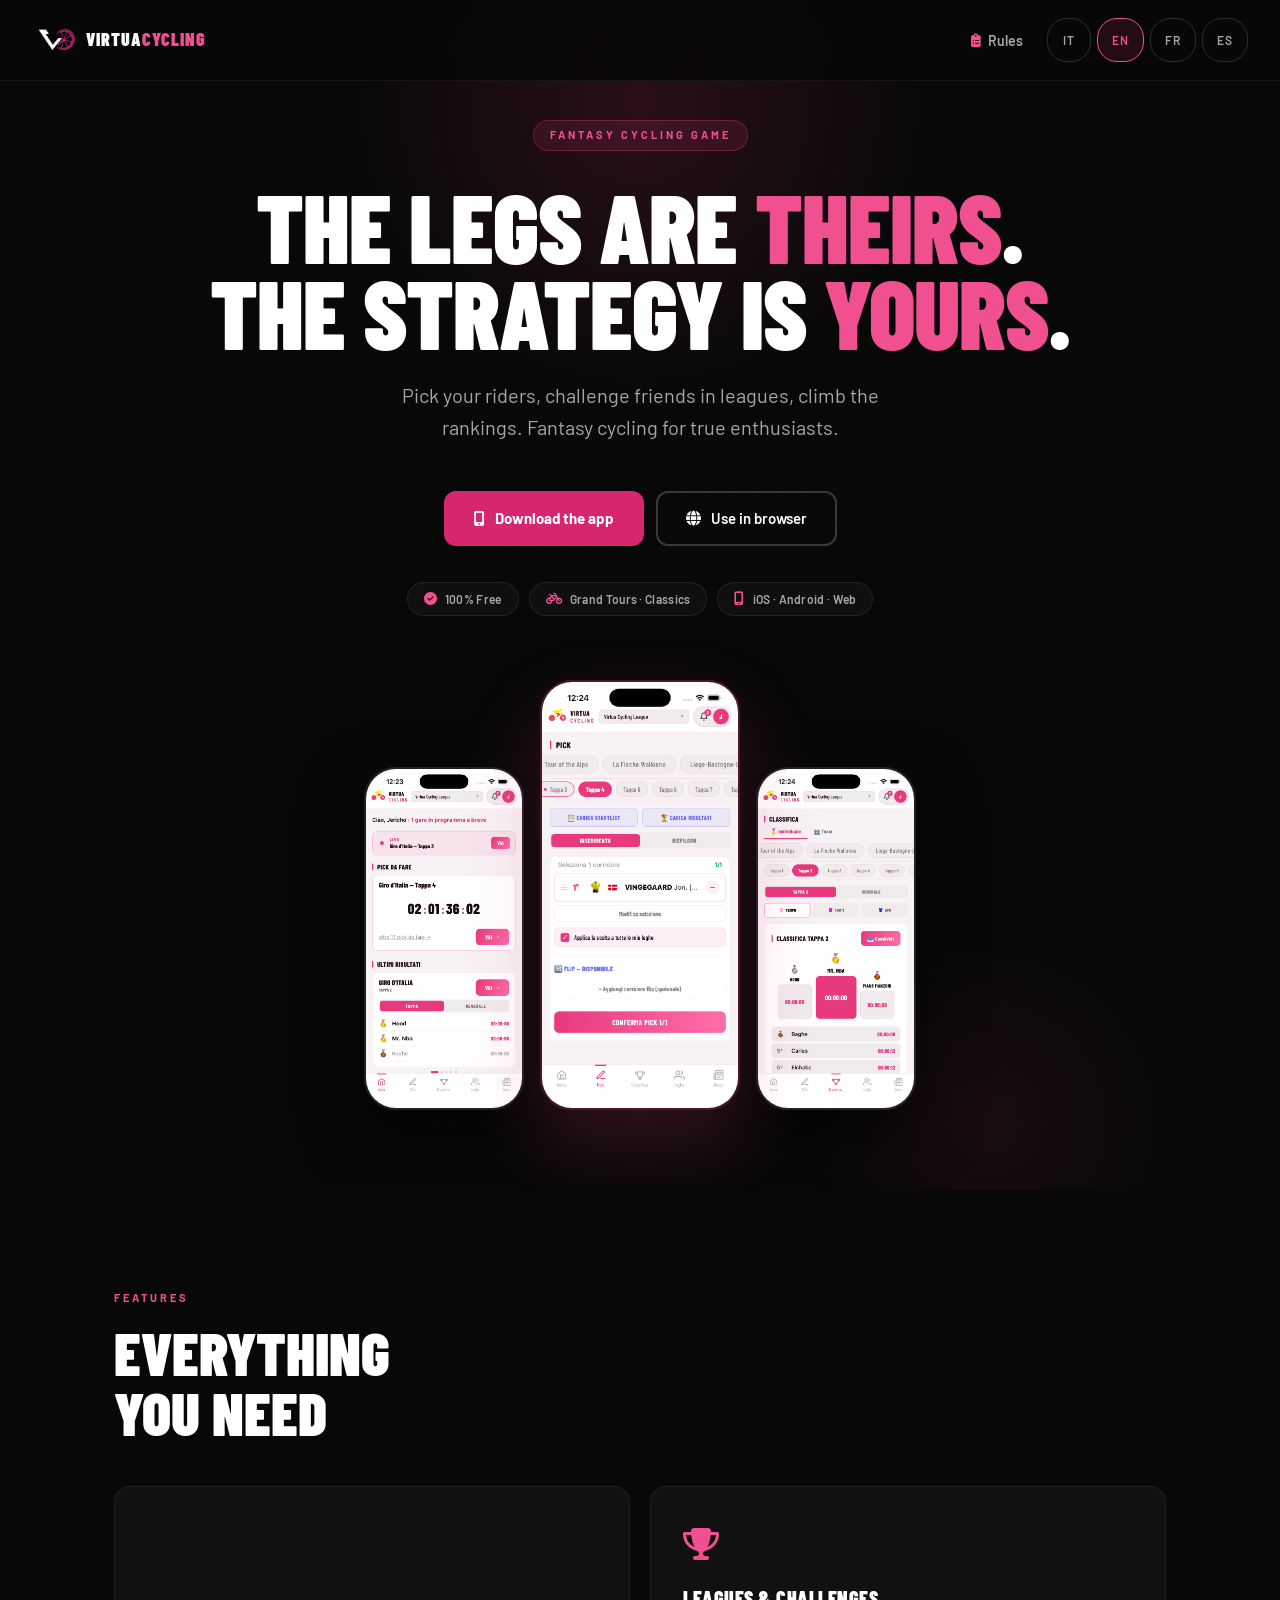
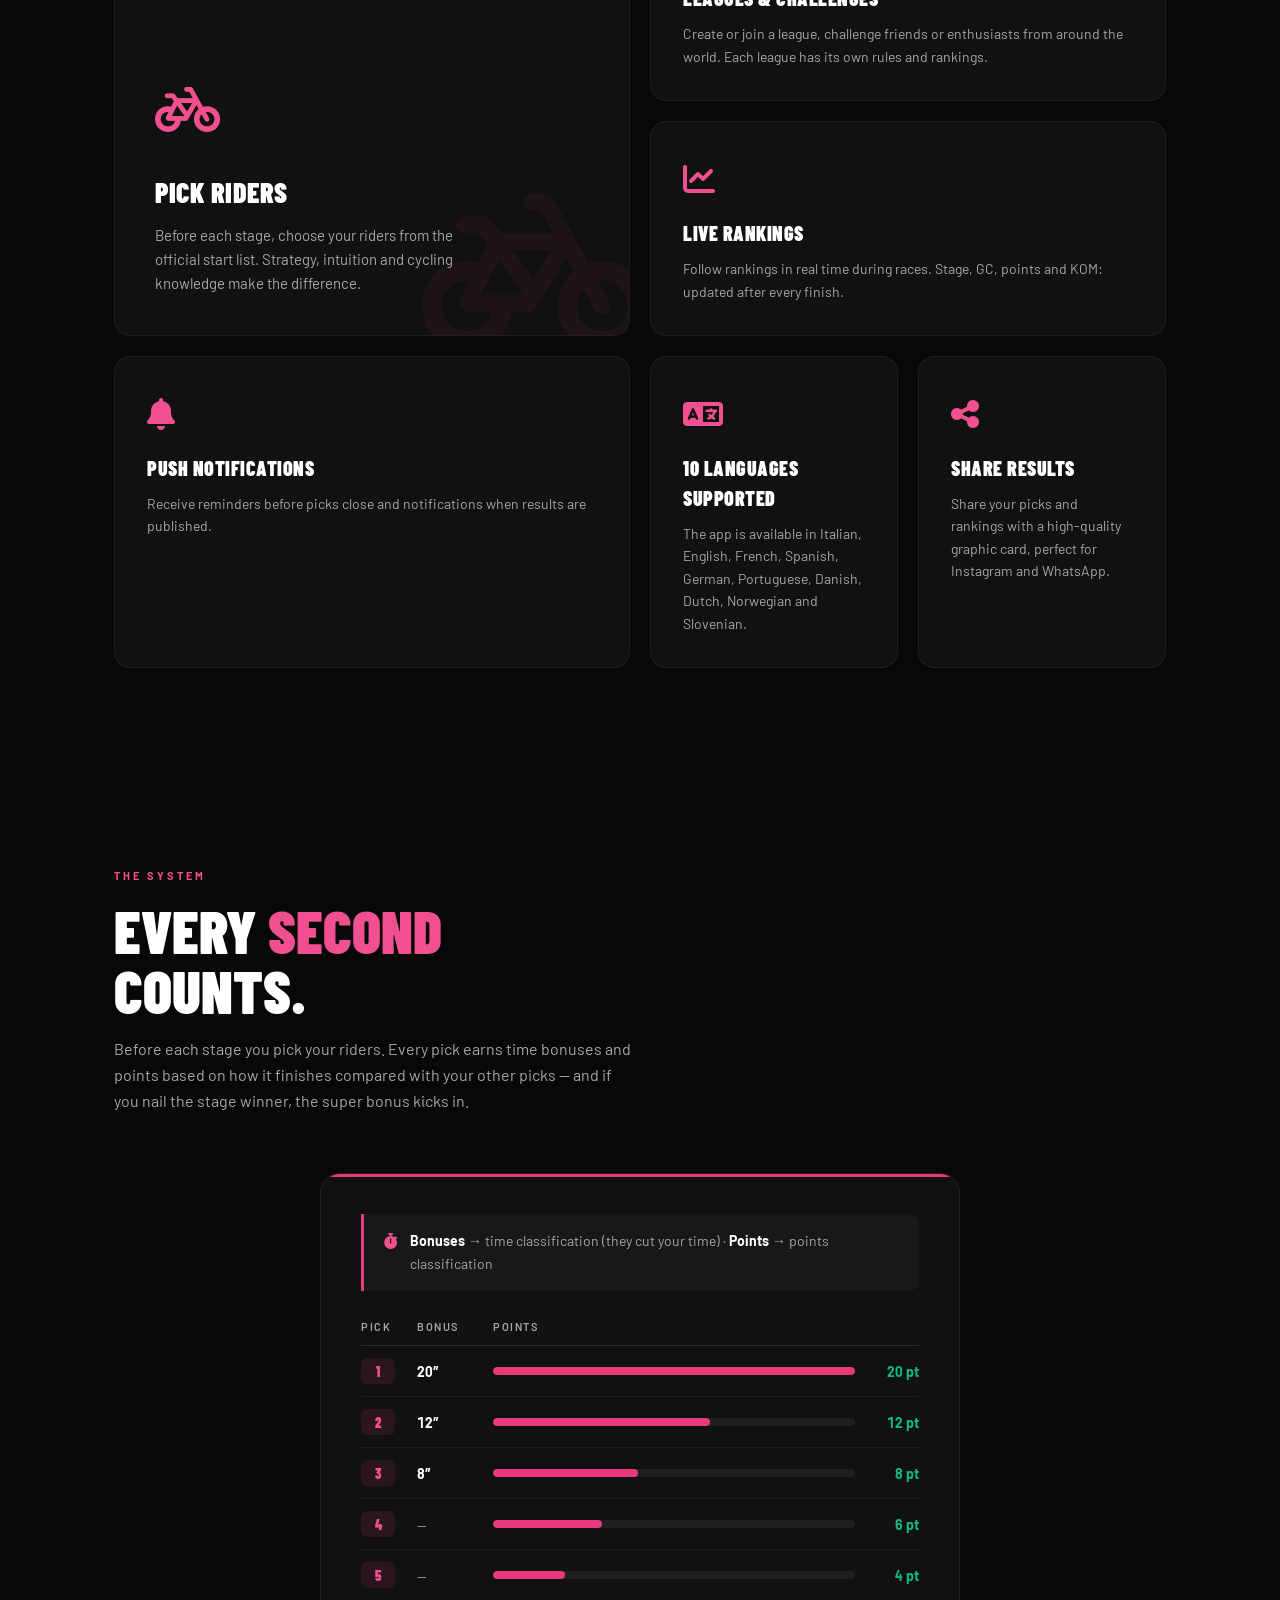
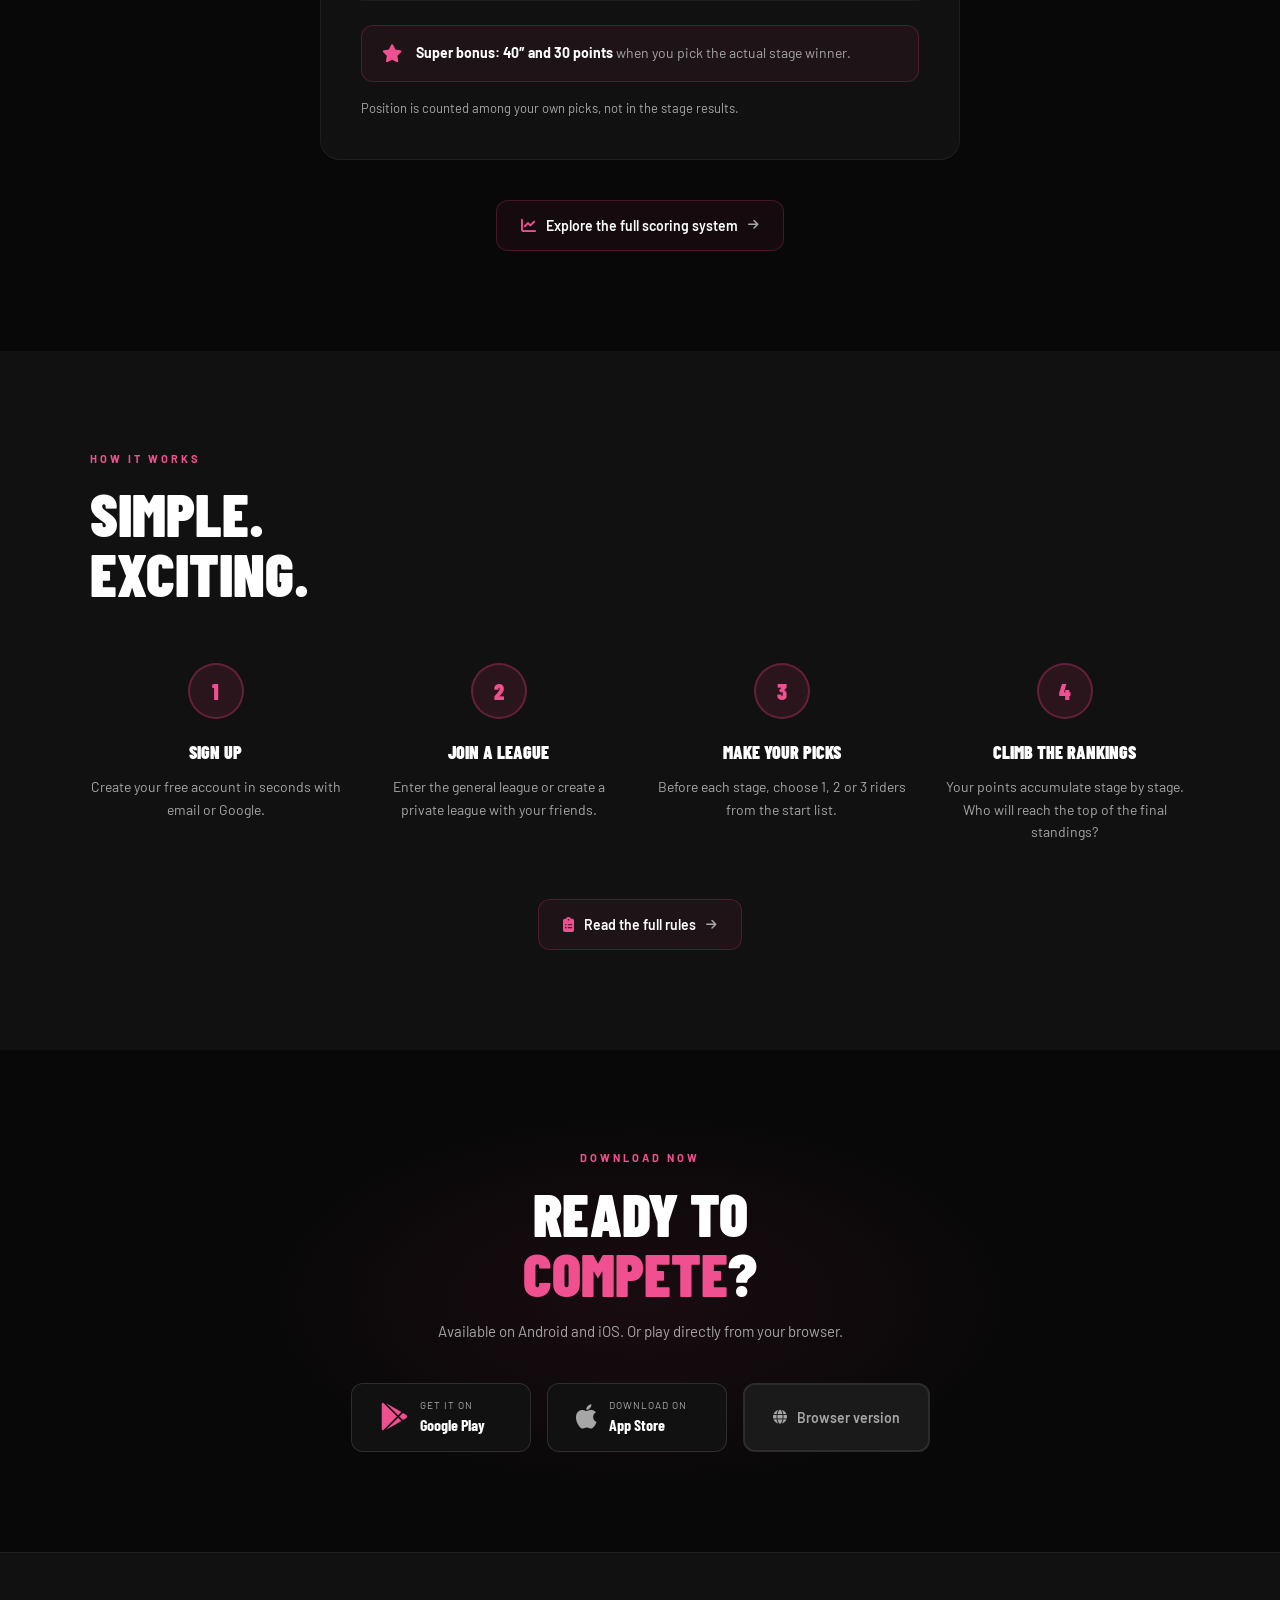
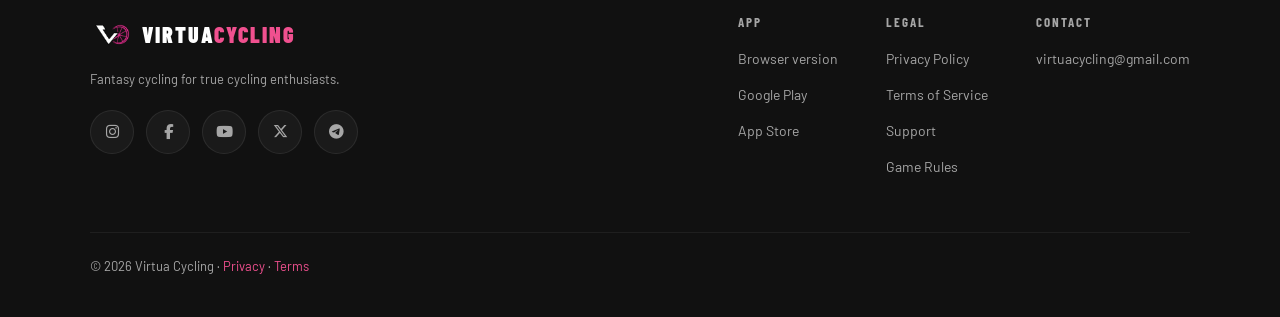
==== commit a9c57615: "new style2" ====
--- a/index.html
+++ b/index.html
@@ -12,7 +12,7 @@
 <meta property="og:site_name" content="Virtua Cycling">
 <meta property="og:locale" content="it_IT">
 <meta property="og:url" content="https://www.virtuacycling.com/">
-<meta property="og:title" content="Virtua Cycling — Il ciclismo è uno sport. Questo è un gioco.">
+<meta property="og:title" content="Virtua Cycling — Le gambe sono loro. La testa è tua.">
 <meta property="og:description" content="Il fantasy cycling per veri appassionati. Scegli i tuoi corridori, sfida gli amici, scala le classifiche.">
 <meta property="og:image" content="https://www.virtuacycling.com/images/og-image.jpg">
 <meta property="og:image:width" content="1200">
@@ -20,7 +20,7 @@
 <meta property="og:image:alt" content="Virtua Cycling — Fantasy Cycling per Grandi Giri e classiche">
 
 <meta name="twitter:card" content="summary_large_image">
-<meta name="twitter:title" content="Virtua Cycling — Il ciclismo è uno sport. Questo è un gioco.">
+<meta name="twitter:title" content="Virtua Cycling — Le gambe sono loro. La testa è tua.">
 <meta name="twitter:description" content="Il fantasy cycling per veri appassionati. Scegli i tuoi corridori, sfida gli amici, scala le classifiche.">
 <meta name="twitter:image" content="https://www.virtuacycling.com/images/og-image.jpg">
 
@@ -351,10 +351,10 @@
   </div>
 
   <h1 class="hero-title">
-    <span data-lang="it">Il ciclismo<br>è uno <span class="hl">sport</span>.<br>Questo è un <span class="hl">gioco</span>.</span>
-    <span data-lang="en">Cycling is<br>a <span class="hl">sport</span>.<br>This is a <span class="hl">game</span>.</span>
-    <span data-lang="fr">Le cyclisme<br>est un <span class="hl">sport</span>.<br>Ceci est un <span class="hl">jeu</span>.</span>
-    <span data-lang="es">El ciclismo<br>es un <span class="hl">deporte</span>.<br>Esto es un <span class="hl">juego</span>.</span>
+    <span data-lang="it">Le gambe sono <span class="hl">loro</span>.<br>La testa è <span class="hl">tua</span>.</span>
+    <span data-lang="en">The legs are <span class="hl">theirs</span>.<br>The strategy is <span class="hl">yours</span>.</span>
+    <span data-lang="fr">Les jambes, c'est <span class="hl">eux</span>.<br>La tactique, c'est <span class="hl">vous</span>.</span>
+    <span data-lang="es">Las piernas son <span class="hl">suyas</span>.<br>La táctica es <span class="hl">tuya</span>.</span>
   </h1>
 
   <p class="hero-subtitle">
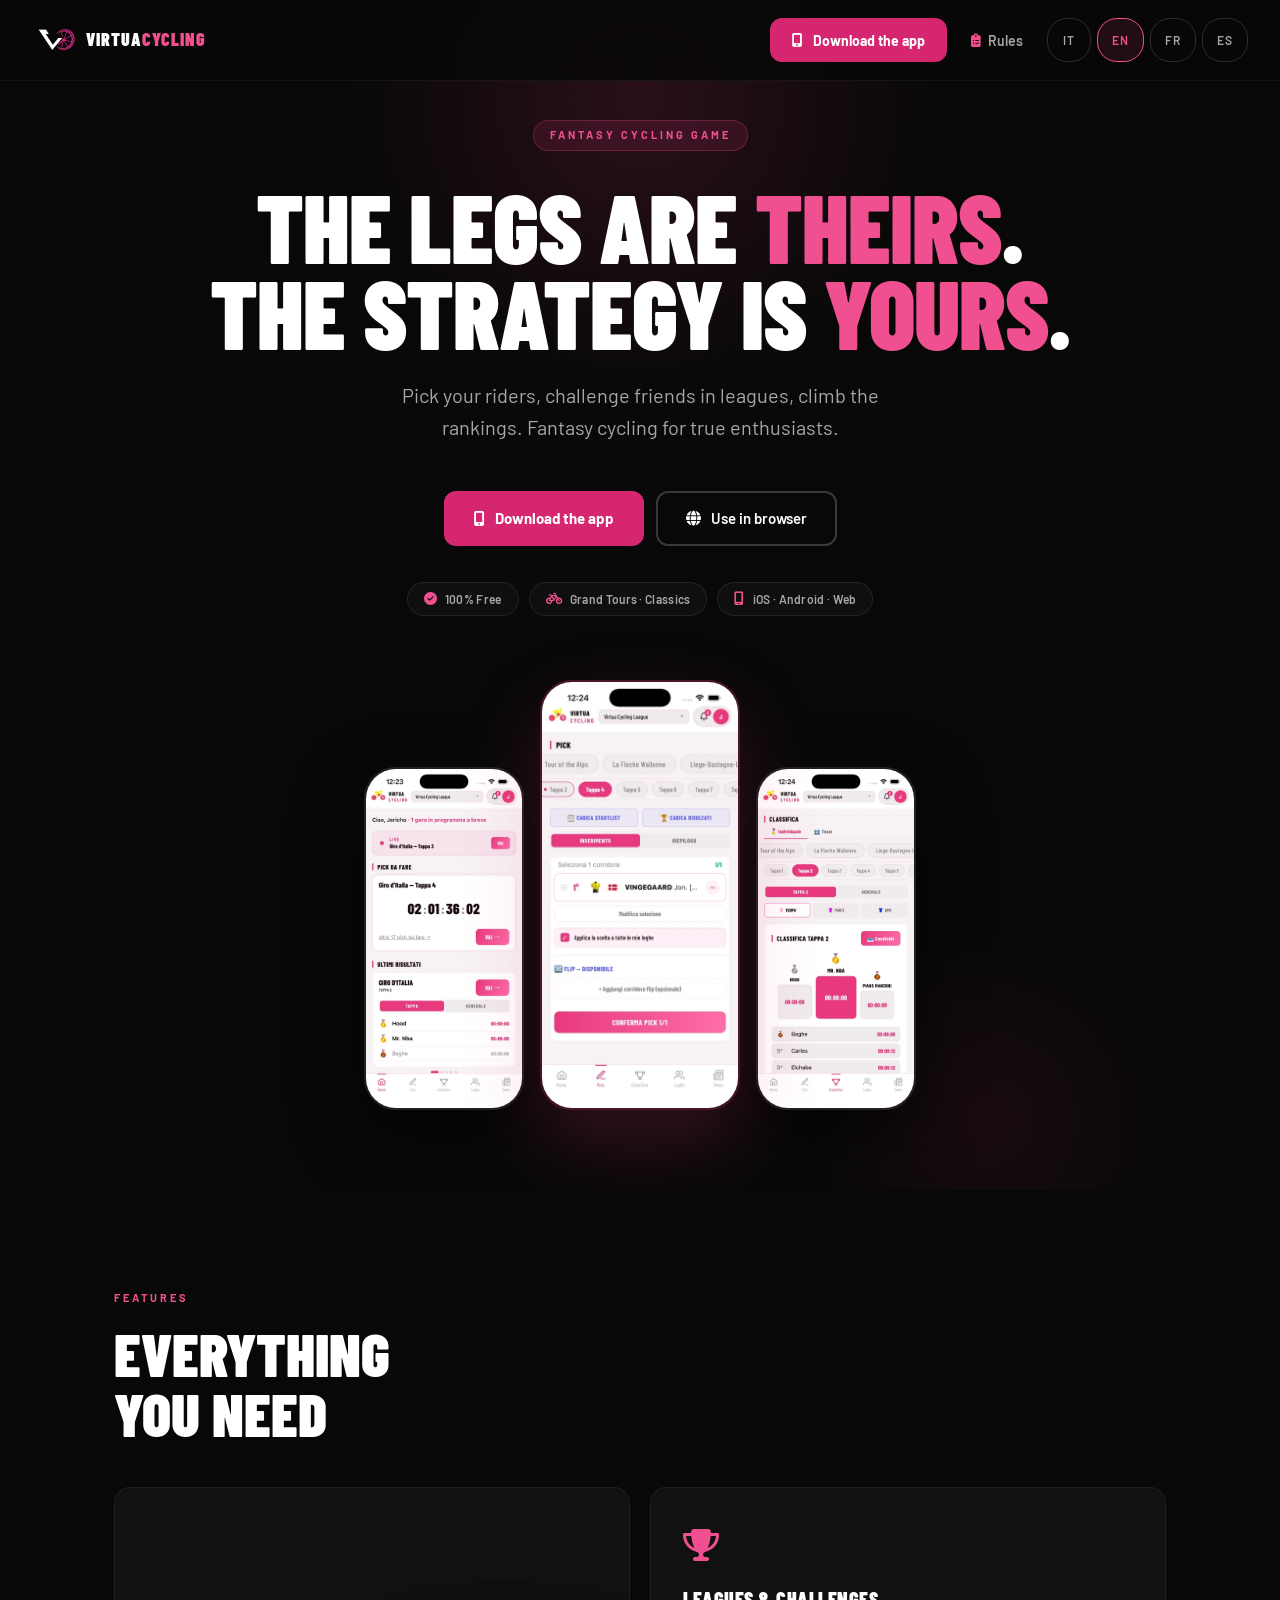
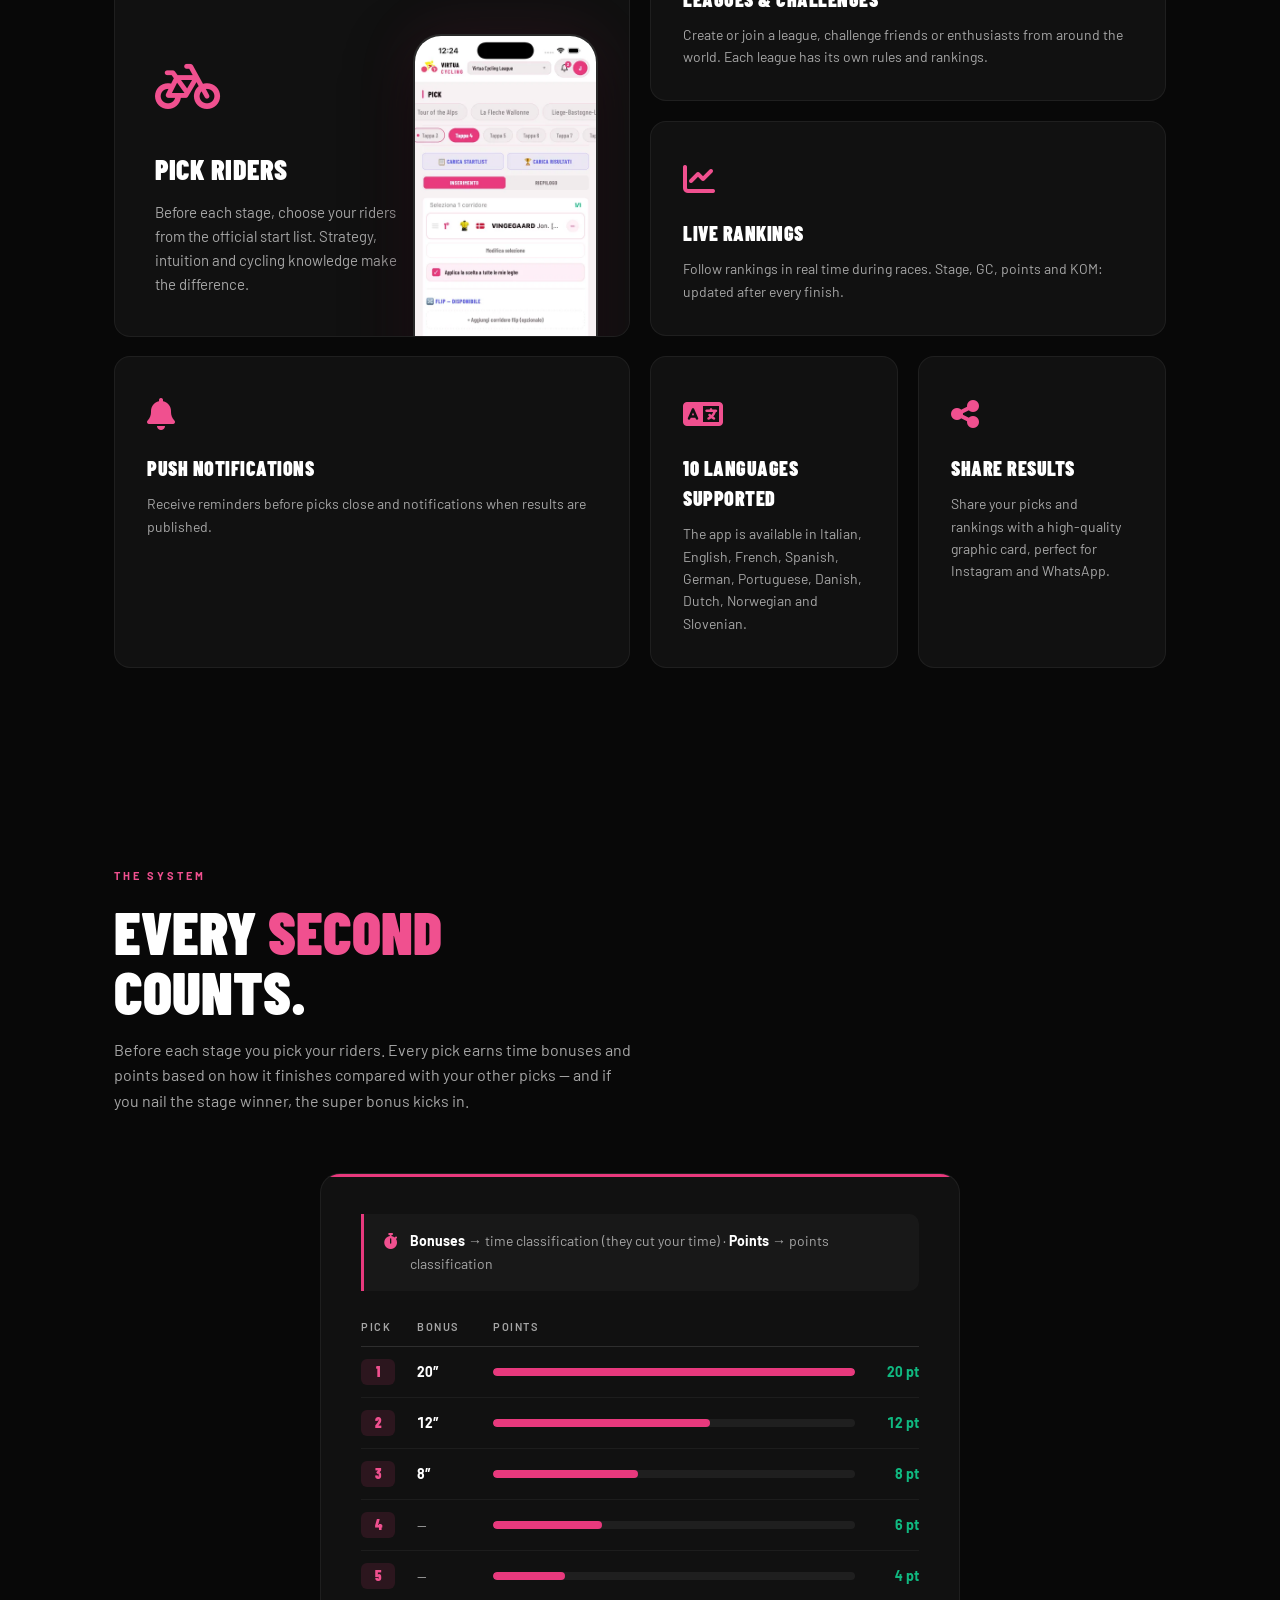
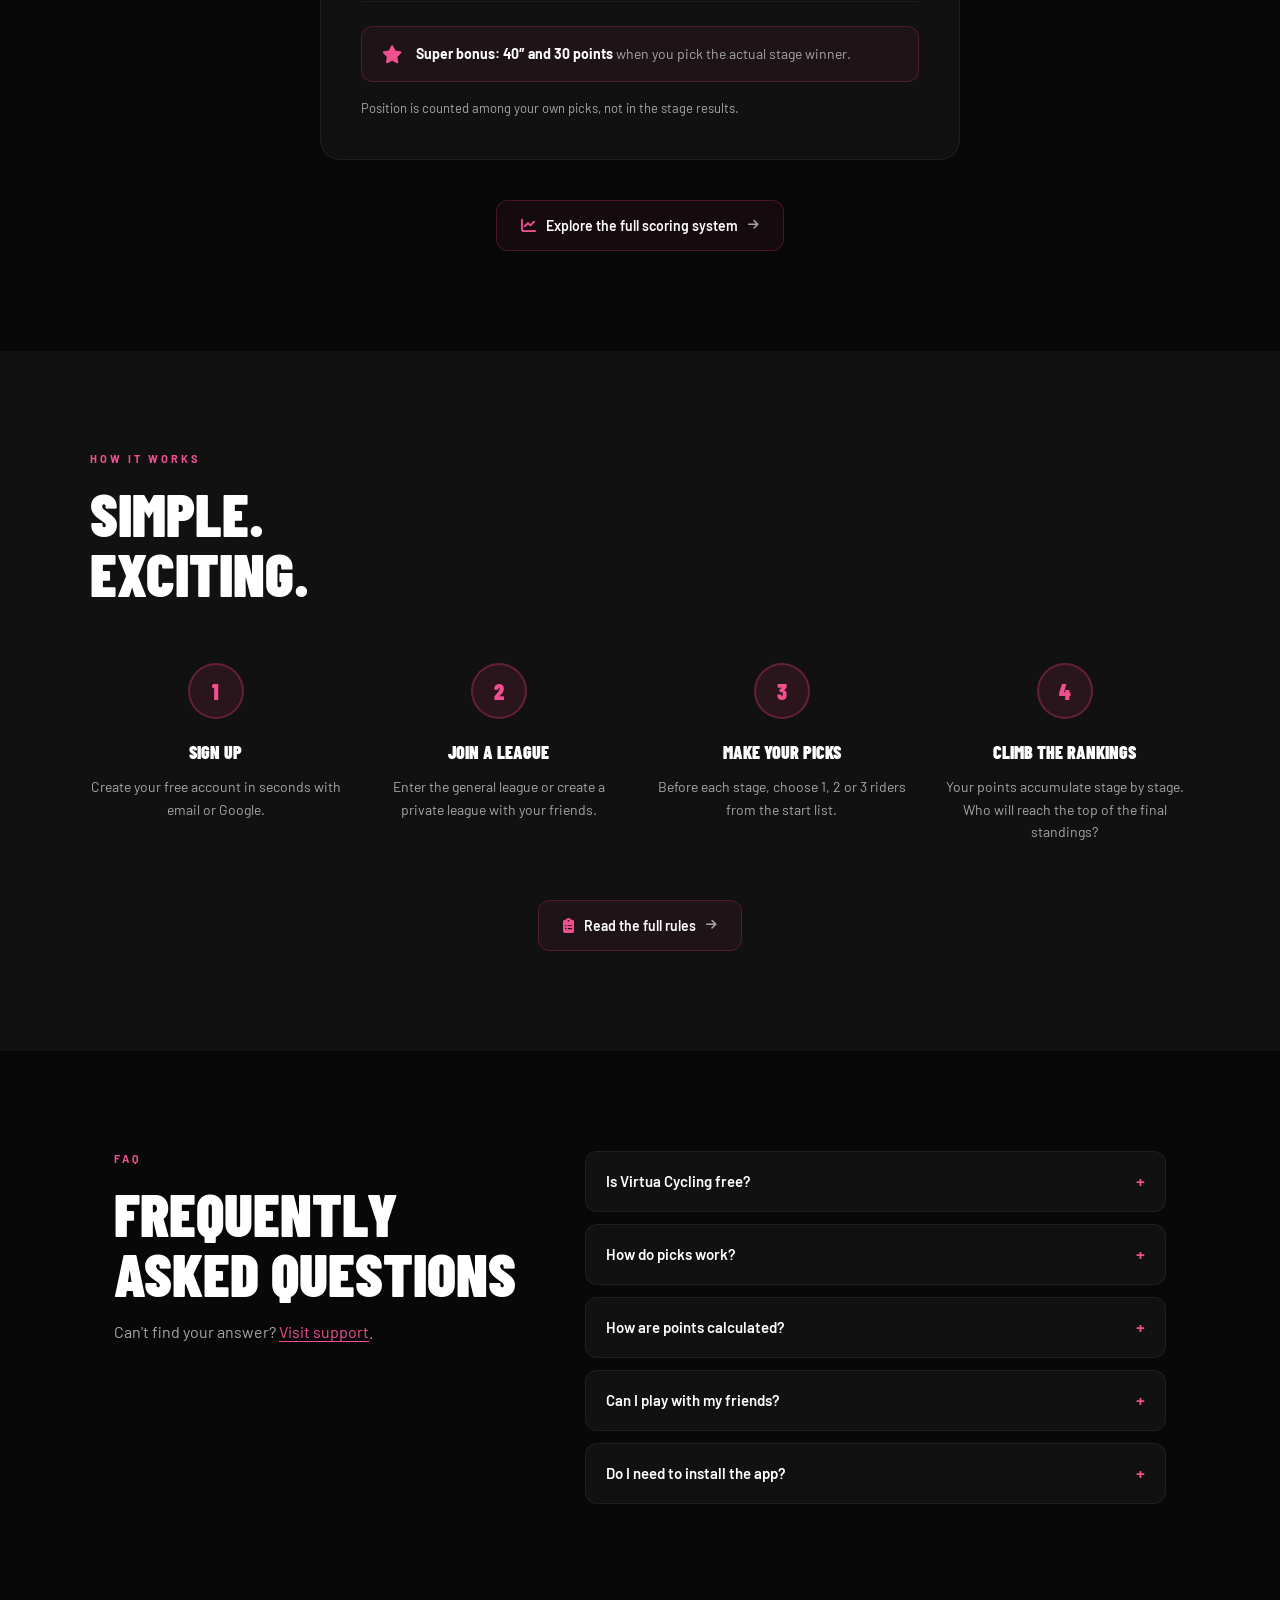
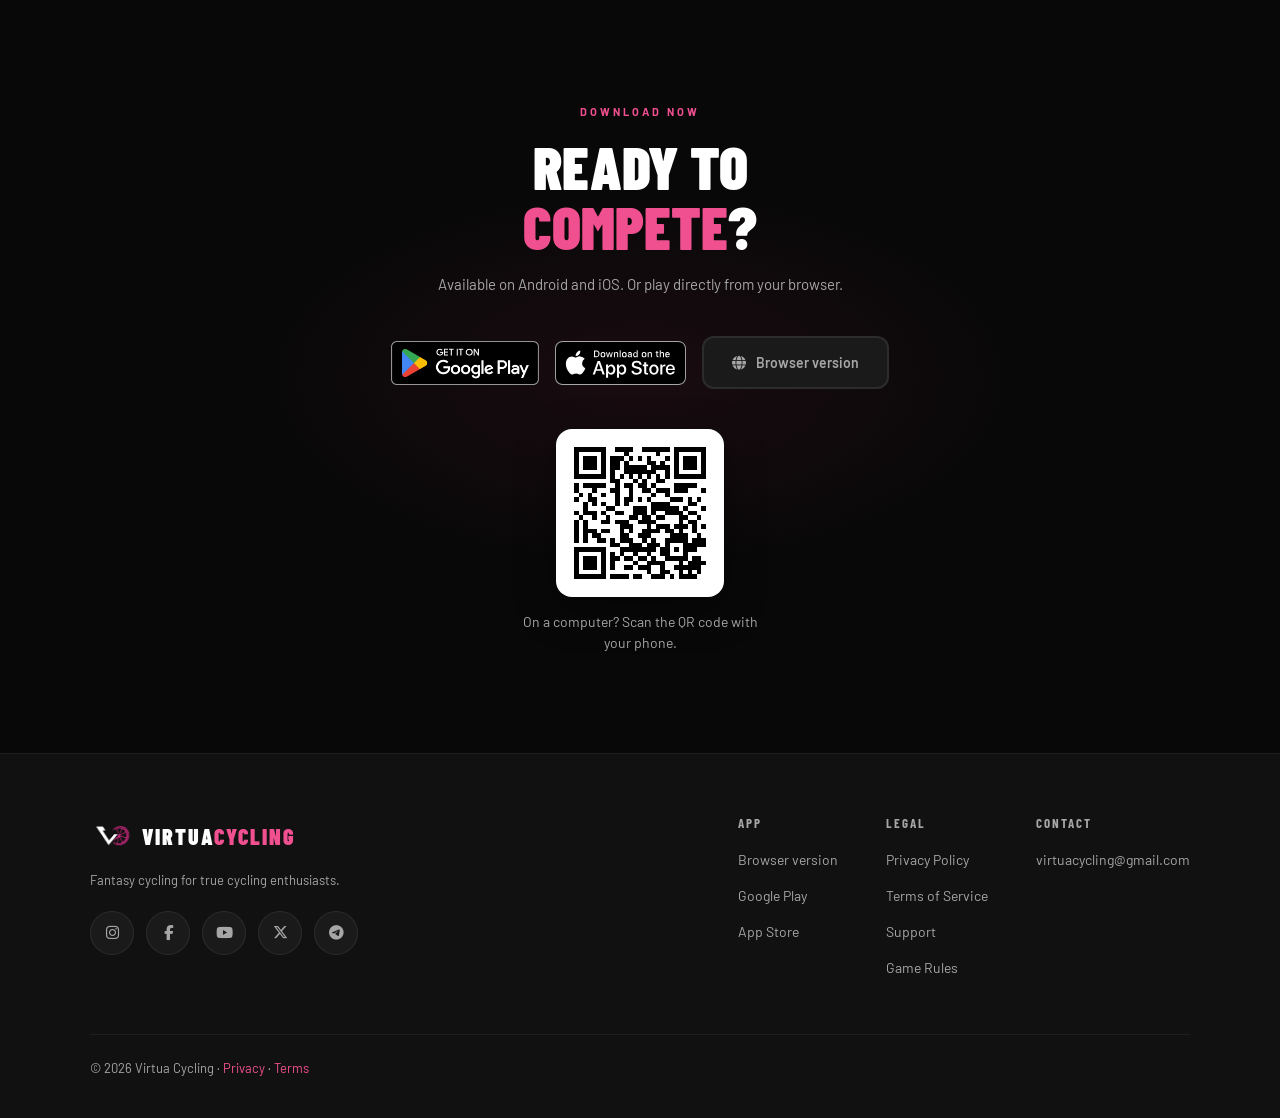
==== commit 854d4485: "new style3" ====
--- a/index.html
+++ b/index.html
@@ -25,8 +25,8 @@
 <meta name="twitter:image" content="https://www.virtuacycling.com/images/og-image.jpg">
 
 <link rel="canonical" href="https://www.virtuacycling.com/">
-<link rel="icon" type="image/png" href="icon.png">
-<link rel="apple-touch-icon" href="icon.png">
+<link rel="icon" type="image/png" href="icon-192.png">
+<link rel="apple-touch-icon" href="icon-192.png">
 
 <script type="application/ld+json">
 {
@@ -61,6 +61,55 @@
 }
 </script>
 
+<script type="application/ld+json">
+{
+  "@context": "https://schema.org",
+  "@type": "FAQPage",
+  "mainEntity": [
+    {
+      "@type": "Question",
+      "name": "Virtua Cycling è gratis?",
+      "acceptedAnswer": {
+        "@type": "Answer",
+        "text": "Sì. Il servizio è gratuito e non prevede acquisti in-app né premi in denaro."
+      }
+    },
+    {
+      "@type": "Question",
+      "name": "Come funzionano i pick?",
+      "acceptedAnswer": {
+        "@type": "Answer",
+        "text": "Prima di ogni tappa scegli 1, 2 o 3 corridori dalla start list ufficiale. I pick si chiudono all'orario di partenza della tappa e i punti dipendono dal risultato reale dei corridori scelti."
+      }
+    },
+    {
+      "@type": "Question",
+      "name": "Come si calcolano i punti?",
+      "acceptedAnswer": {
+        "@type": "Answer",
+        "text": "Ogni pick guadagna abbuoni (classifica a tempi) e punti (classifica a punti) in base alla sua posizione tra i tuoi pick; scegliere il vincitore reale della tappa fa scattare il superabbuono. Tutti i dettagli nel regolamento completo."
+      }
+    },
+    {
+      "@type": "Question",
+      "name": "Posso giocare con i miei amici?",
+      "acceptedAnswer": {
+        "@type": "Answer",
+        "text": "Sì. Crea una lega privata e invitali con un codice di invito, oppure entra nella lega generale per sfidare tutti gli altri giocatori."
+      }
+    },
+    {
+      "@type": "Question",
+      "name": "Devo installare l'app?",
+      "acceptedAnswer": {
+        "@type": "Answer",
+        "text": "No, puoi giocare anche dal browser su app.virtuacycling.com. L'app è disponibile per iOS e Android."
+      }
+    }
+  ]
+}
+</script>
+
 <script>
 /* Lingua iniziale prima del primo paint: scelta salvata > lingua del browser > IT */
 (function () {
@@ -70,6 +119,8 @@
   if (L.indexOf(l) < 0) l = 'it'
   d.lang = l
   d.classList.add('js')
+  var u = navigator.userAgent || ''
+  d.setAttribute('data-os', /iPhone|iPad|iPod/.test(u) || (/Macintosh/.test(u) && navigator.maxTouchPoints > 1) ? 'ios' : /Android/.test(u) ? 'android' : 'desktop')
 })()
 </script>
 
@@ -77,7 +128,7 @@
 <link rel="preconnect" href="https://fonts.gstatic.com" crossorigin>
 <link href="https://fonts.googleapis.com/css2?family=Barlow+Condensed:wght@400;700;900&family=Barlow:wght@400;500;600;700&display=swap" rel="stylesheet">
 <link rel="stylesheet" href="https://cdnjs.cloudflare.com/ajax/libs/font-awesome/6.5.0/css/all.min.css">
-<link rel="preload" as="image" href="images/screen2.png" fetchpriority="high">
+<link rel="preload" as="image" type="image/webp" imagesrcset="images/screen2-400.webp 400w, images/screen2-800.webp 800w" imagesizes="(max-width: 624px) 32vw, 200px" fetchpriority="high">
 <link rel="stylesheet" href="theme.css">
 <link rel="stylesheet" href="site.css">
 <style>
@@ -146,6 +197,7 @@
     width: clamp(118px, 32vw, 200px); border-color: var(--accent-line);
     box-shadow: 0 32px 80px rgba(var(--accent-rgb), 0.2); will-change: transform;
   }
+  .screen-phone picture { display: block; }
   .screen-phone img { width: 100%; height: auto; display: block; }
   .phone-float { animation: floatY 5s ease-in-out infinite; }
   .phone-float:hover { animation-play-state: paused; }
@@ -173,12 +225,20 @@
   .feature-title { font-family: var(--font-display); font-weight: 900; font-size: 20px; text-transform: uppercase; letter-spacing: 0.5px; margin-bottom: 10px; }
   .feature-card.big .feature-title { font-size: 28px; }
   .feature-text { color: var(--gray); font-size: 14px; line-height: 1.6; }
-  .feature-card.big .feature-text { font-size: 15px; max-width: 340px; }
+  .feature-card.big .feature-text { font-size: 15px; max-width: 58%; }
   .feature-bg-icon {
     display: none; position: absolute; right: -18px; bottom: -28px; font-size: 180px;
     color: rgba(var(--accent-rgb), 0.06); z-index: 0; pointer-events: none;
   }
-  .feature-card.big .feature-bg-icon { display: block; }
+  .feature-card.big .feature-bg-icon { display: none; }
+  .feature-shot {
+    display: block; position: absolute; right: 6%; bottom: -96px; width: 36%; max-width: 200px;
+    border-radius: 28px; overflow: hidden; border: 2px solid rgba(255, 255, 255, 0.1);
+    box-shadow: 0 24px 64px rgba(0, 0, 0, 0.6), 0 0 60px rgba(var(--accent-rgb), 0.12);
+    transition: transform var(--t-med); z-index: 1;
+  }
+  .feature-shot img { display: block; width: 100%; height: auto; }
+  .feature-card.big:hover .feature-shot { transform: translateY(-8px); }
 
   /* ── Il Sistema ── */
   .scoring-demo {
@@ -262,16 +322,21 @@
   .download-inner { max-width: 600px; margin: 0 auto; position: relative; }
   .download-lead { color: var(--gray); font-size: 15px; line-height: 1.6; margin-top: 16px; }
   .store-btns { display: flex; gap: 16px; justify-content: center; flex-wrap: wrap; margin-top: 40px; }
-  .store-btn {
-    display: flex; align-items: center; gap: 12px; background: var(--dark);
-    border: 1px solid var(--line-strong); color: var(--white); padding: 14px 28px;
-    border-radius: var(--r-md); text-decoration: none; transition: all var(--t-fast); min-width: 180px;
-  }
-  .store-btn:hover { border-color: rgba(var(--accent-rgb), 0.5); background: var(--dark2); transform: translateY(-2px); }
-  .store-btn > i { font-size: 28px; }
-  .store-btn-text { text-align: left; }
-  .store-btn-sub { font-size: 10px; color: var(--gray); letter-spacing: 1px; text-transform: uppercase; }
-  .store-btn-name { font-family: var(--font-display); font-weight: 700; font-size: 16px; }
+  .store-btns { align-items: center; }
+  .store-badge { display: inline-flex; align-items: center; justify-content: center; border-radius: 8px; transition: transform var(--t-fast); }
+  .store-badge:hover { transform: translateY(-2px); }
+  .store-badge img { display: block; height: 44px; width: auto; }
+  html[data-os="ios"] .store-badge.is-apple, html[data-os="android"] .store-badge.is-google { order: -1; }
+  .store-qr { display: flex; flex-direction: column; align-items: center; gap: 14px; margin-top: 40px; }
+  .qr-box { background: #fff; padding: 18px; border-radius: var(--r-lg); box-shadow: 0 12px 40px rgba(0, 0, 0, 0.4); }
+  .qr-box img { display: block; width: 132px; height: 132px; }
+  .qr-text { color: var(--gray); font-size: 14px; max-width: 260px; line-height: 1.5; }
+  html[data-os="ios"] .store-qr, html[data-os="android"] .store-qr { display: none; }
+
+  /* ── FAQ ── */
+  .faq-layout { display: grid; grid-template-columns: minmax(0, 5fr) minmax(0, 7fr); gap: 56px; align-items: start; }
+  .faq-head .section-sub { margin-bottom: 0; }
+  .faq-head .section-sub a { color: var(--accent-text); text-underline-offset: 3px; }
 
   /* ── Animazioni ── */
   @keyframes fadeUp { from { opacity: 0; transform: translateY(24px); } to { opacity: 1; transform: translateY(0); } }
@@ -299,6 +364,9 @@
 
   /* ── Responsive ── */
   @media (max-width: 1000px) {
+    .feature-shot { display: none; }
+    .feature-card.big .feature-bg-icon { display: block; }
+    .feature-card.big .feature-text { max-width: 340px; }
     .features-grid { grid-template-columns: repeat(2, 1fr); }
     .feature-card.big { grid-row: span 1; }
     .feature-card:nth-child(5), .feature-card:nth-child(6) { grid-column: span 1; }
@@ -310,6 +378,10 @@
     .scoring-demo { padding: 28px 20px; }
     .section, .howto, .download { padding-top: 72px; padding-bottom: 72px; }
     .store-btns { flex-direction: column; align-items: stretch; max-width: 340px; margin-left: auto; margin-right: auto; }
+    .store-qr { display: none; }
+  }
+  @media (max-width: 900px) {
+    .faq-layout { grid-template-columns: 1fr; gap: 32px; }
   }
   @media (max-width: 640px) {
     .features-grid { grid-template-columns: 1fr; }
@@ -317,17 +389,20 @@
   }
 </style>
 </head>
-<body>
+<body class="has-sticky">
 <a href="#main" class="skip-link">
   <span data-lang="it">Vai al contenuto</span><span data-lang="en">Skip to content</span><span data-lang="fr">Aller au contenu</span><span data-lang="es">Saltar al contenido</span>
 </a>
 
 <nav class="site-nav is-fixed" aria-label="Principale">
   <a href="#" class="nav-logo">
-    <img src="icon.png" width="48" height="48" alt="">
+    <img src="icon-192.png" width="48" height="48" alt="">
     <span class="nav-logo-text">Virtua<wbr><span>Cycling</span></span>
   </a>
   <div class="nav-links">
+    <a href="#download" class="btn-primary nav-cta" data-store-cta data-ios="https://apps.apple.com/app/virtua-cycling/id6503638356" data-android="https://play.google.com/store/apps/details?id=com.virtuacycling" data-show-after=".hero-btns" data-hide-on="#download">
+      <i class="fa-solid fa-mobile-screen-button" aria-hidden="true"></i><span data-lang="it">Scarica l'app</span><span data-lang="en">Download the app</span><span data-lang="fr">Télécharger l'app</span><span data-lang="es">Descargar la app</span>
+    </a>
     <a href="rules.html" class="nav-rules">
       <i class="fa-solid fa-clipboard-list" aria-hidden="true"></i>
       <span data-lang="it">Regolamento</span><span data-lang="en">Rules</span><span data-lang="fr">Règlement</span><span data-lang="es">Reglamento</span>
@@ -386,15 +461,15 @@
   <div class="hero-screens">
     <div class="screens-row">
       <div class="screen-phone side reveal">
-        <img src="images/screen1.png" width="1206" height="2622" data-alt="a1" alt="Home Virtua Cycling">
+        <picture><source type="image/webp" srcset="images/screen1-400.webp 400w, images/screen1-800.webp 800w" sizes="(max-width: 666px) 24vw, 160px"><img src="images/screen1.png" width="1206" height="2622" decoding="async" data-alt="a1" alt="Home Virtua Cycling"></picture>
       </div>
       <div class="phone-float">
         <div class="screen-phone main reveal" data-tilt>
-          <img src="images/screen2.png" width="1206" height="2622" fetchpriority="high" data-alt="a2" alt="Pick corridori">
+          <picture><source type="image/webp" srcset="images/screen2-400.webp 400w, images/screen2-800.webp 800w" sizes="(max-width: 624px) 32vw, 200px"><img src="images/screen2.png" width="1206" height="2622" decoding="async" fetchpriority="high" data-alt="a2" alt="Pick corridori"></picture>
         </div>
       </div>
       <div class="screen-phone side reveal">
-        <img src="images/screen3.png" width="1206" height="2622" data-alt="a3" alt="Classifica">
+        <picture><source type="image/webp" srcset="images/screen3-400.webp 400w, images/screen3-800.webp 800w" sizes="(max-width: 666px) 24vw, 160px"><img src="images/screen3.png" width="1206" height="2622" decoding="async" data-alt="a3" alt="Classifica"></picture>
       </div>
     </div>
   </div>
@@ -417,6 +492,7 @@
       <h3 class="feature-title" data-key="f1-title">Pick Corridori</h3>
       <p class="feature-text" data-key="f1-text">Prima di ogni tappa scegli i tuoi corridori dalla start list ufficiale. Strategia, intuizione e conoscenza del ciclismo fanno la differenza.</p>
       <i class="fa-solid fa-bicycle feature-bg-icon" aria-hidden="true"></i>
+      <picture class="feature-shot" aria-hidden="true"><source type="image/webp" srcset="images/screen2-400.webp 400w, images/screen2-800.webp 800w" sizes="200px"><img src="images/screen2.png" width="1206" height="2622" alt="" loading="lazy" decoding="async"></picture>
     </article>
     <article class="feature-card reveal">
       <div class="feature-icon"><i class="fa-solid fa-trophy" aria-hidden="true"></i></div>
@@ -547,6 +623,65 @@
   </div>
 </div>
 
+<section class="section faq-section" id="faq" aria-labelledby="faq-title">
+  <div class="faq-layout">
+    <div class="faq-head">
+      <div class="section-tag">FAQ</div>
+      <h2 class="section-title" id="faq-title">
+        <span data-lang="it">Domande<br>frequenti</span>
+        <span data-lang="en">Frequently<br>asked questions</span>
+        <span data-lang="fr">Questions<br>fréquentes</span>
+        <span data-lang="es">Preguntas<br>frecuentes</span>
+      </h2>
+      <p class="section-sub">
+        <span data-lang="it">Non trovi la risposta? <a href="support.html">Vai al supporto</a>.</span><span data-lang="en">Can't find your answer? <a href="support.html">Visit support</a>.</span><span data-lang="fr">Vous ne trouvez pas la réponse ? <a href="support.html">Consultez le support</a>.</span><span data-lang="es">¿No encuentras la respuesta? <a href="support.html">Visita el soporte</a>.</span>
+      </p>
+    </div>
+    <div class="faq">
+      <div class="faq-item">
+        <div role="heading" aria-level="3">
+          <button type="button" class="faq-q" id="lfaq-q1" aria-expanded="false" aria-controls="lfaq-a1">
+            <span><span data-lang="it">Virtua Cycling è gratis?</span><span data-lang="en">Is Virtua Cycling free?</span><span data-lang="fr">Virtua Cycling est-il gratuit ?</span><span data-lang="es">¿Virtua Cycling es gratis?</span></span><span class="arrow" aria-hidden="true">+</span>
+          </button>
+        </div>
+        <div class="faq-a" id="lfaq-a1" role="region" aria-labelledby="lfaq-q1"><div><span data-lang="it">Sì. Il servizio è gratuito e non prevede acquisti in-app né premi in denaro.</span><span data-lang="en">Yes. The service is free, with no in-app purchases and no cash prizes.</span><span data-lang="fr">Oui. Le service est gratuit, sans achats intégrés ni prix en argent.</span><span data-lang="es">Sí. El servicio es gratuito y no incluye compras dentro de la app ni premios en dinero.</span></div></div>
+      </div>
+      <div class="faq-item">
+        <div role="heading" aria-level="3">
+          <button type="button" class="faq-q" id="lfaq-q2" aria-expanded="false" aria-controls="lfaq-a2">
+            <span><span data-lang="it">Come funzionano i pick?</span><span data-lang="en">How do picks work?</span><span data-lang="fr">Comment fonctionnent les picks ?</span><span data-lang="es">¿Cómo funcionan los picks?</span></span><span class="arrow" aria-hidden="true">+</span>
+          </button>
+        </div>
+        <div class="faq-a" id="lfaq-a2" role="region" aria-labelledby="lfaq-q2"><div><span data-lang="it">Prima di ogni tappa scegli 1, 2 o 3 corridori dalla start list ufficiale. I pick si chiudono all'orario di partenza della tappa e i punti dipendono dal risultato reale dei corridori scelti.</span><span data-lang="en">Before each stage you choose 1, 2 or 3 riders from the official start list. Picks close at the stage start time, and points depend on the actual results of your riders.</span><span data-lang="fr">Avant chaque étape, vous choisissez 1, 2 ou 3 coureurs sur la liste de départ officielle. Les picks se ferment à l'heure de départ de l'étape et les points dépendent du résultat réel des coureurs choisis.</span><span data-lang="es">Antes de cada etapa eliges 1, 2 o 3 corredores de la lista de salida oficial. Los picks se cierran a la hora de salida de la etapa y los puntos dependen del resultado real de los corredores elegidos.</span></div></div>
+      </div>
+      <div class="faq-item">
+        <div role="heading" aria-level="3">
+          <button type="button" class="faq-q" id="lfaq-q3" aria-expanded="false" aria-controls="lfaq-a3">
+            <span><span data-lang="it">Come si calcolano i punti?</span><span data-lang="en">How are points calculated?</span><span data-lang="fr">Comment les points sont-ils calculés ?</span><span data-lang="es">¿Cómo se calculan los puntos?</span></span><span class="arrow" aria-hidden="true">+</span>
+          </button>
+        </div>
+        <div class="faq-a" id="lfaq-a3" role="region" aria-labelledby="lfaq-q3"><div><span data-lang="it">Ogni pick guadagna abbuoni (classifica a tempi) e punti (classifica a punti) in base alla sua posizione tra i tuoi pick; scegliere il vincitore reale della tappa fa scattare il superabbuono. Tutti i dettagli nel <a href="rules.html#giri">regolamento completo</a>.</span><span data-lang="en">Each pick earns time bonuses (time classification) and points (points classification) based on its position among your picks; choosing the actual stage winner triggers the super bonus. All the details are in the <a href="rules.html#giri">full rules</a>.</span><span data-lang="fr">Chaque pick rapporte des bonifications (classement au temps) et des points (classement par points) selon sa position parmi vos picks ; choisir le vainqueur réel de l'étape déclenche la super-bonification. Tous les détails sont dans le <a href="rules.html#giri">règlement complet</a>.</span><span data-lang="es">Cada pick suma bonificaciones (clasificación por tiempo) y puntos (clasificación por puntos) según su posición entre tus picks; elegir al ganador real de la etapa activa la super-bonificación. Todos los detalles están en el <a href="rules.html#giri">reglamento completo</a>.</span></div></div>
+      </div>
+      <div class="faq-item">
+        <div role="heading" aria-level="3">
+          <button type="button" class="faq-q" id="lfaq-q4" aria-expanded="false" aria-controls="lfaq-a4">
+            <span><span data-lang="it">Posso giocare con i miei amici?</span><span data-lang="en">Can I play with my friends?</span><span data-lang="fr">Puis-je jouer avec mes amis ?</span><span data-lang="es">¿Puedo jugar con mis amigos?</span></span><span class="arrow" aria-hidden="true">+</span>
+          </button>
+        </div>
+        <div class="faq-a" id="lfaq-a4" role="region" aria-labelledby="lfaq-q4"><div><span data-lang="it">Sì. Crea una lega privata e invitali con un codice di invito, oppure entra nella lega generale per sfidare tutti gli altri giocatori.</span><span data-lang="en">Yes. Create a private league and invite them with an invite code, or join the general league to take on every other player.</span><span data-lang="fr">Oui. Créez une ligue privée et invitez-les avec un code d'invitation, ou rejoignez la ligue générale pour affronter tous les autres joueurs.</span><span data-lang="es">Sí. Crea una liga privada e invítalos con un código de invitación, o únete a la liga general para competir contra el resto de jugadores.</span></div></div>
+      </div>
+      <div class="faq-item">
+        <div role="heading" aria-level="3">
+          <button type="button" class="faq-q" id="lfaq-q5" aria-expanded="false" aria-controls="lfaq-a5">
+            <span><span data-lang="it">Devo installare l'app?</span><span data-lang="en">Do I need to install the app?</span><span data-lang="fr">Dois-je installer l'application ?</span><span data-lang="es">¿Tengo que instalar la app?</span></span><span class="arrow" aria-hidden="true">+</span>
+          </button>
+        </div>
+        <div class="faq-a" id="lfaq-a5" role="region" aria-labelledby="lfaq-q5"><div><span data-lang="it">No, puoi giocare anche dal browser su app.virtuacycling.com. L'app è disponibile per iOS e Android.</span><span data-lang="en">No, you can also play in your browser at app.virtuacycling.com. The app is available for iOS and Android.</span><span data-lang="fr">Non, vous pouvez aussi jouer depuis votre navigateur sur app.virtuacycling.com. L'application est disponible sur iOS et Android.</span><span data-lang="es">No, también puedes jugar desde el navegador en app.virtuacycling.com. La app está disponible para iOS y Android.</span></div></div>
+      </div>
+    </div>
+  </div>
+</section>
+
 <section class="download" id="download" aria-labelledby="download-title">
   <div class="download-inner">
     <div class="section-tag">
@@ -565,24 +700,16 @@
       <span data-lang="es">Disponible en Android e iOS. O juega directamente desde el navegador.</span>
     </p>
     <div class="store-btns">
-      <a href="https://play.google.com/store/apps/details?id=com.virtuacycling" class="store-btn" target="_blank" rel="noopener">
-        <i class="fab fa-google-play" style="color:var(--accent-text)" aria-hidden="true"></i>
-        <div class="store-btn-text">
-          <div class="store-btn-sub"><span data-lang="it">Scarica su</span><span data-lang="en">Get it on</span><span data-lang="fr">Disponible sur</span><span data-lang="es">Disponible en</span></div>
-          <div class="store-btn-name">Google Play</div>
-        </div>
-      </a>
-      <a href="https://apps.apple.com/app/virtua-cycling/id6503638356" class="store-btn" target="_blank" rel="noopener">
-        <i class="fab fa-apple" style="color:var(--gray)" aria-hidden="true"></i>
-        <div class="store-btn-text">
-          <div class="store-btn-sub"><span data-lang="it">Scarica su</span><span data-lang="en">Download on</span><span data-lang="fr">Télécharger sur</span><span data-lang="es">Descargar en</span></div>
-          <div class="store-btn-name">App Store</div>
-        </div>
-      </a>
+      <a href="https://play.google.com/store/apps/details?id=com.virtuacycling" class="store-badge is-google" target="_blank" rel="noopener"><span data-lang="it"><img src="images/stores/google-play-it.png" width="148" height="44" alt="Disponibile su Google Play" loading="lazy"></span><span data-lang="en"><img src="images/stores/google-play-en.png" width="148" height="44" alt="Get it on Google Play" loading="lazy"></span><span data-lang="fr"><img src="images/stores/google-play-fr.png" width="148" height="44" alt="Disponible sur Google Play" loading="lazy"></span><span data-lang="es"><img src="images/stores/google-play-es.png" width="148" height="44" alt="Disponible en Google Play" loading="lazy"></span></a>
+      <a href="https://apps.apple.com/app/virtua-cycling/id6503638356" class="store-badge is-apple" target="_blank" rel="noopener"><span data-lang="it"><img src="images/stores/app-store-it.svg" width="132" height="44" alt="Scarica dall'App Store" loading="lazy"></span><span data-lang="en"><img src="images/stores/app-store-en.svg" width="132" height="44" alt="Download on the App Store" loading="lazy"></span><span data-lang="fr"><img src="images/stores/app-store-fr.svg" width="132" height="44" alt="Télécharger dans l'App Store" loading="lazy"></span><span data-lang="es"><img src="images/stores/app-store-es.svg" width="132" height="44" alt="Descargar en la App Store" loading="lazy"></span></a>
       <a href="https://app.virtuacycling.com" class="btn-ghost" target="_blank" rel="noopener">
         <i class="fa-solid fa-globe" aria-hidden="true"></i>
         <span data-lang="it">Versione browser</span><span data-lang="en">Browser version</span><span data-lang="fr">Version navigateur</span><span data-lang="es">Versión navegador</span>
       </a>
+    </div>
+    <div class="store-qr">
+      <div class="qr-box"><img src="images/qr-get.svg" width="132" height="132" data-alt="qr" alt="QR code per scaricare Virtua Cycling" loading="lazy"></div>
+      <p class="qr-text"><span data-lang="it">Sei da computer? Inquadra il QR con il telefono.</span><span data-lang="en">On a computer? Scan the QR code with your phone.</span><span data-lang="fr">Sur ordinateur ? Scannez le QR code avec votre téléphone.</span><span data-lang="es">¿Desde el ordenador? Escanea el QR con tu móvil.</span></p>
     </div>
   </div>
 </section>
@@ -593,7 +720,7 @@
     <div class="footer-top">
       <div class="footer-brand">
         <div class="footer-logo">
-          <img src="icon.png" width="44" height="44" alt="">
+          <img src="icon-192.png" width="44" height="44" alt="">
           <span class="footer-logo-text">Virtua<span>Cycling</span></span>
         </div>
         <p class="footer-desc">
@@ -638,11 +765,17 @@
   </div>
 </footer>
 
+<div class="sticky-cta" data-show-after=".hero-btns" data-hide-on="#download">
+  <a href="#download" class="btn-primary" data-store-cta data-ios="https://apps.apple.com/app/virtua-cycling/id6503638356" data-android="https://play.google.com/store/apps/details?id=com.virtuacycling">
+    <i class="fa-solid fa-mobile-screen-button" aria-hidden="true"></i><span data-lang="it">Scarica l'app</span><span data-lang="en">Download the app</span><span data-lang="fr">Télécharger l'app</span><span data-lang="es">Descargar la app</span>
+  </a>
+</div>
+
 <script>
 window.VC_I18N = {
   it: {
     'title': 'Virtua Cycling — Fantasy Cycling App',
-    'a1': 'Home di Virtua Cycling', 'a2': 'Scelta dei corridori', 'a3': 'Classifica',
+    'a1': 'Home di Virtua Cycling', 'a2': 'Scelta dei corridori', 'a3': 'Classifica', 'qr': 'QR code per scaricare Virtua Cycling',
     'sc-h1': 'Pick', 'sc-h2': 'Abbuono', 'sc-h3': 'Punti',
     'f1-title': 'Pick Corridori', 'f1-text': 'Prima di ogni tappa scegli i tuoi corridori dalla start list ufficiale. Strategia, intuizione e conoscenza del ciclismo fanno la differenza.',
     'f2-title': 'Leghe & Sfide', 'f2-text': 'Crea o unisciti a una lega, sfida amici o appassionati di tutto il mondo. Ogni lega ha le sue regole e classifiche.',
@@ -657,7 +790,7 @@
   },
   en: {
     'title': 'Virtua Cycling — Fantasy Cycling App',
-    'a1': 'Virtua Cycling home screen', 'a2': 'Rider picks', 'a3': 'Rankings',
+    'a1': 'Virtua Cycling home screen', 'a2': 'Rider picks', 'a3': 'Rankings', 'qr': 'QR code to download Virtua Cycling',
     'sc-h1': 'Pick', 'sc-h2': 'Bonus', 'sc-h3': 'Points',
     'f1-title': 'Pick Riders', 'f1-text': 'Before each stage, choose your riders from the official start list. Strategy, intuition and cycling knowledge make the difference.',
     'f2-title': 'Leagues & Challenges', 'f2-text': 'Create or join a league, challenge friends or enthusiasts from around the world. Each league has its own rules and rankings.',
@@ -672,7 +805,7 @@
   },
   fr: {
     'title': 'Virtua Cycling — Application de Fantasy Cyclisme',
-    'a1': "Écran d'accueil de Virtua Cycling", 'a2': 'Choix des coureurs', 'a3': 'Classement',
+    'a1': "Écran d'accueil de Virtua Cycling", 'a2': 'Choix des coureurs', 'a3': 'Classement', 'qr': 'QR code pour télécharger Virtua Cycling',
     'sc-h1': 'Pick', 'sc-h2': 'Bonification', 'sc-h3': 'Points',
     'f1-title': 'Choisir des Coureurs', 'f1-text': "Avant chaque étape, choisissez vos coureurs sur la liste de départ officielle. La stratégie et la connaissance du cyclisme font la différence.",
     'f2-title': 'Ligues & Défis', 'f2-text': "Créez ou rejoignez une ligue, défiez des amis ou des passionnés du monde entier. Chaque ligue a ses propres règles et classements.",
@@ -687,7 +820,7 @@
   },
   es: {
     'title': 'Virtua Cycling — App de Fantasy Ciclismo',
-    'a1': 'Pantalla de inicio de Virtua Cycling', 'a2': 'Elección de corredores', 'a3': 'Clasificación',
+    'a1': 'Pantalla de inicio de Virtua Cycling', 'a2': 'Elección de corredores', 'a3': 'Clasificación', 'qr': 'Código QR para descargar Virtua Cycling',
     'sc-h1': 'Pick', 'sc-h2': 'Bonificación', 'sc-h3': 'Puntos',
     'f1-title': 'Elegir Corredores', 'f1-text': "Antes de cada etapa, elige tus corredores de la lista de salida oficial. La estrategia y el conocimiento del ciclismo marcan la diferencia.",
     'f2-title': 'Ligas y Desafíos', 'f2-text': "Crea o únete a una liga, desafía a amigos o aficionados de todo el mundo. Cada liga tiene sus propias reglas y clasificaciones.",
--- a/site.css
+++ b/site.css
@@ -218,12 +218,12 @@
   font-family: var(--font-display); font-weight: 700; font-size: 16px; text-transform: uppercase;
   letter-spacing: 1px; color: var(--white); margin: 24px 0 10px;
 }
-.doc p, .doc li { color: var(--gray); font-size: 15px; line-height: 1.8; margin-bottom: 10px; }
+.doc p, .doc li { color: var(--gray); font-size: 15px; line-height: 1.8; margin-bottom: 10px; max-width: 78ch; }
 .doc ul, .doc ol { padding-left: 20px; }
 .doc li { margin-bottom: 6px; }
 .doc strong { color: var(--white); }
 .doc p a, .doc li a { color: var(--accent-text); }
-.section-content { color: var(--gray); font-size: 15px; line-height: 1.8; white-space: pre-line; }
+.section-content { color: var(--gray); font-size: 15px; line-height: 1.8; white-space: pre-line; max-width: 78ch; }
 .section-content a { color: var(--accent-text); }
 
 .highlight {
@@ -319,7 +319,54 @@
 }
 .toc-fab.visible { opacity: 1; pointer-events: auto; transform: translateY(0); }
 
+/* Avviso "pagina solo in italiano" (visibile solo con lingua ≠ IT) */
+.doc-notice {
+  display: flex; gap: 12px; align-items: flex-start;
+  background: var(--dark); border: 1px solid var(--line-strong); border-radius: var(--r-md);
+  padding: 14px 18px; margin-bottom: 32px; color: var(--gray); font-size: 14px; line-height: 1.6;
+}
+.doc-notice i { color: var(--accent-text); margin-top: 4px; flex-shrink: 0; }
+html[lang="it"] .doc-notice { display: none; }
+
+/* CTA "Scarica" in nav (desktop) e barra fissa (mobile): compaiono dopo l'hero */
+.nav-cta {
+  display: none; min-height: 44px; padding: 8px 20px; font-size: 14px;
+  visibility: hidden; opacity: 0; pointer-events: none; transform: translateY(-4px);
+  transition: opacity var(--t-fast), transform var(--t-fast), visibility 0s var(--t-fast), background var(--t-fast), box-shadow var(--t-fast);
+}
+.nav-cta.is-visible { visibility: visible; opacity: 1; pointer-events: auto; transform: none; transition-delay: 0s; }
+.sticky-cta {
+  position: fixed; left: 0; right: 0; bottom: 0; z-index: 90;
+  padding: 10px 16px calc(10px + env(safe-area-inset-bottom));
+  background: rgba(8, 8, 8, 0.92); -webkit-backdrop-filter: blur(12px); backdrop-filter: blur(12px);
+  border-top: 1px solid var(--line);
+  transform: translateY(105%); visibility: hidden;
+  transition: transform var(--t-med) var(--ease), visibility 0s var(--t-med);
+}
+.sticky-cta.is-visible { transform: none; visibility: visible; transition-delay: 0s; }
+.sticky-cta .btn-primary { width: 100%; }
+
+/* Indice laterale fisso (desktop): le pagine con .has-side hanno indice + contenuto affiancati */
+@media (min-width: 1100px) {
+  main.doc.has-side { max-width: 1112px; }
+  .has-side .doc-layout { display: grid; grid-template-columns: 236px minmax(0, 1fr); gap: 56px; align-items: start; }
+  .has-side .toc {
+    position: sticky; top: calc(var(--nav-h) + 16px); margin-bottom: 0; padding: 18px 18px;
+    max-height: calc(100vh - var(--nav-h) - 40px); overflow-y: auto;
+  }
+  .has-side .toc a { min-height: 40px; padding: 8px 4px; }
+  .has-side .toc-fab { display: none; }
+}
+
 /* ── Responsive ───────────────────────────────────────────────── */
+@media (min-width: 900px) {
+  .nav-cta { display: inline-flex; }
+  .sticky-cta { display: none; }
+}
+@media (max-width: 899px) {
+  html { scroll-padding-bottom: 88px; }
+  body.has-sticky footer { padding-bottom: calc(40px + 72px + env(safe-area-inset-bottom)); }
+}
 @media (max-width: 768px) {
   .site-nav { padding: 12px 20px; }
   footer { padding: 48px 20px 32px; }
